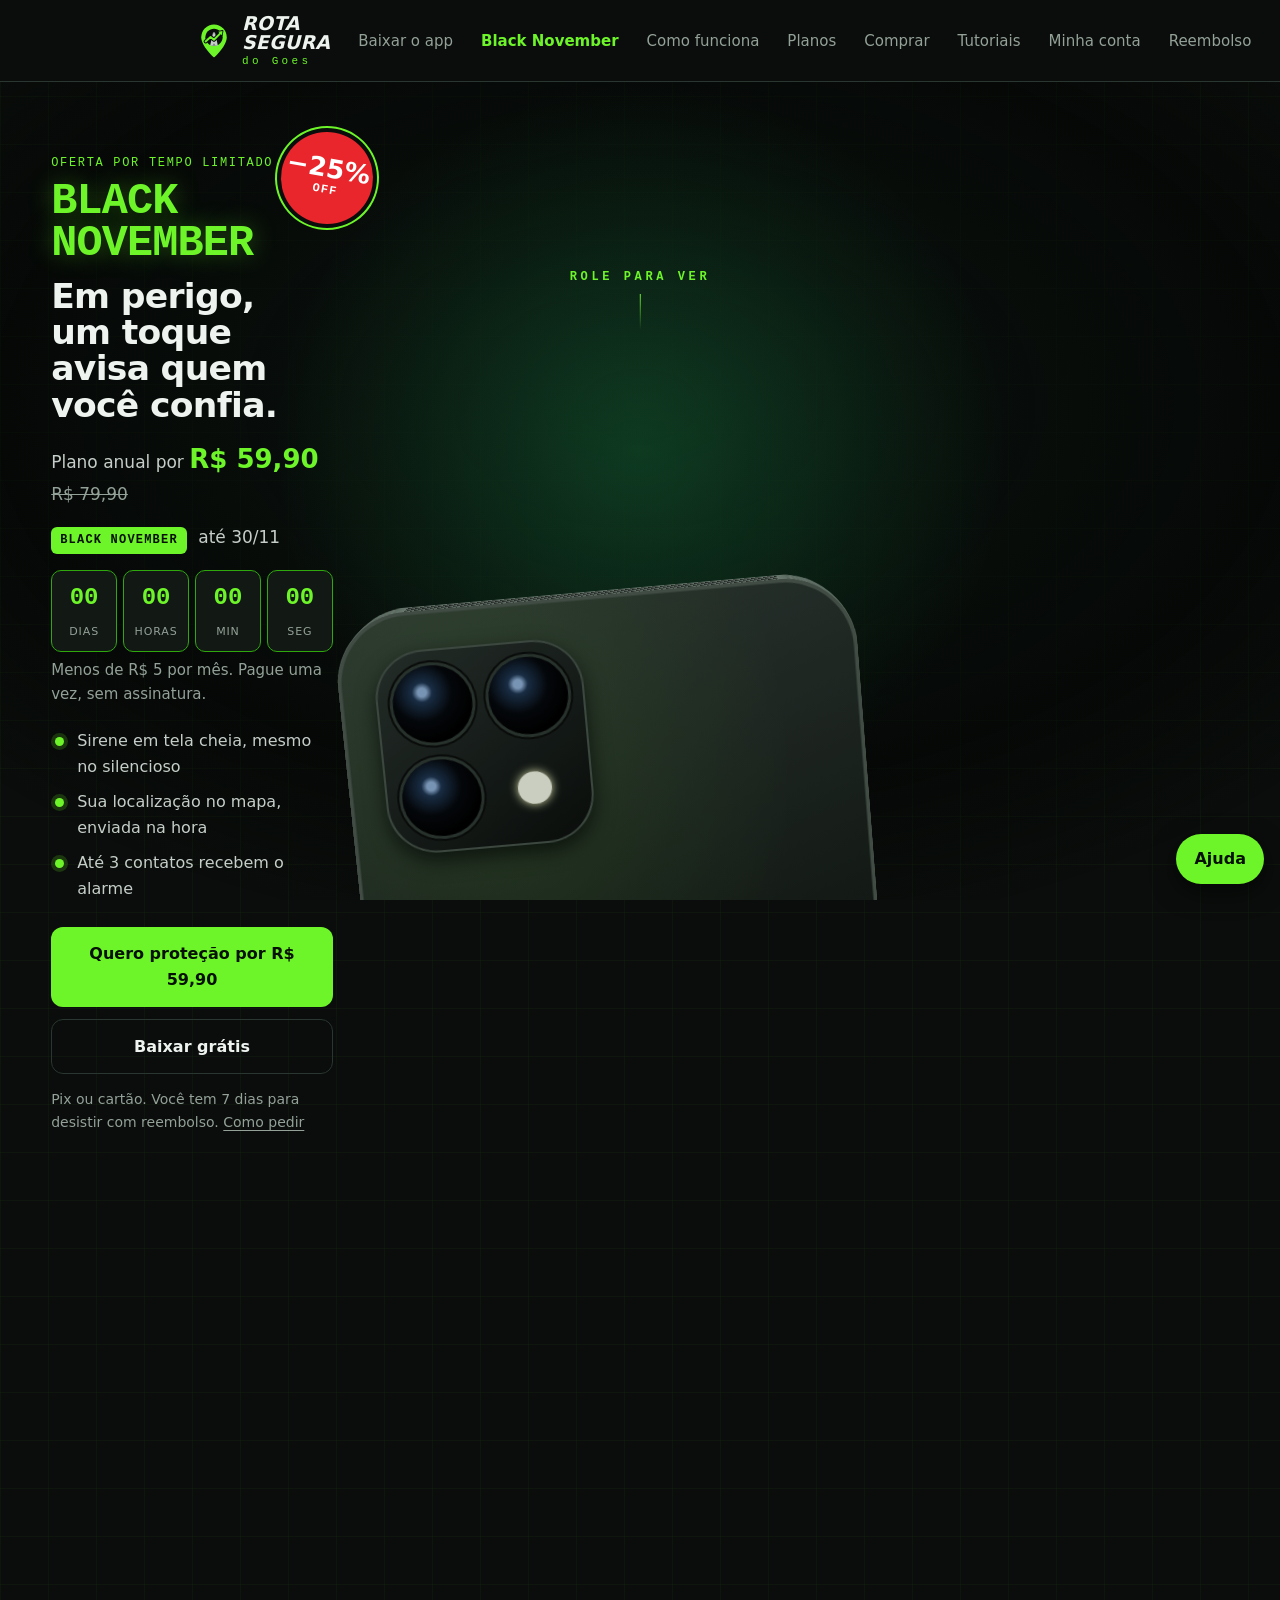
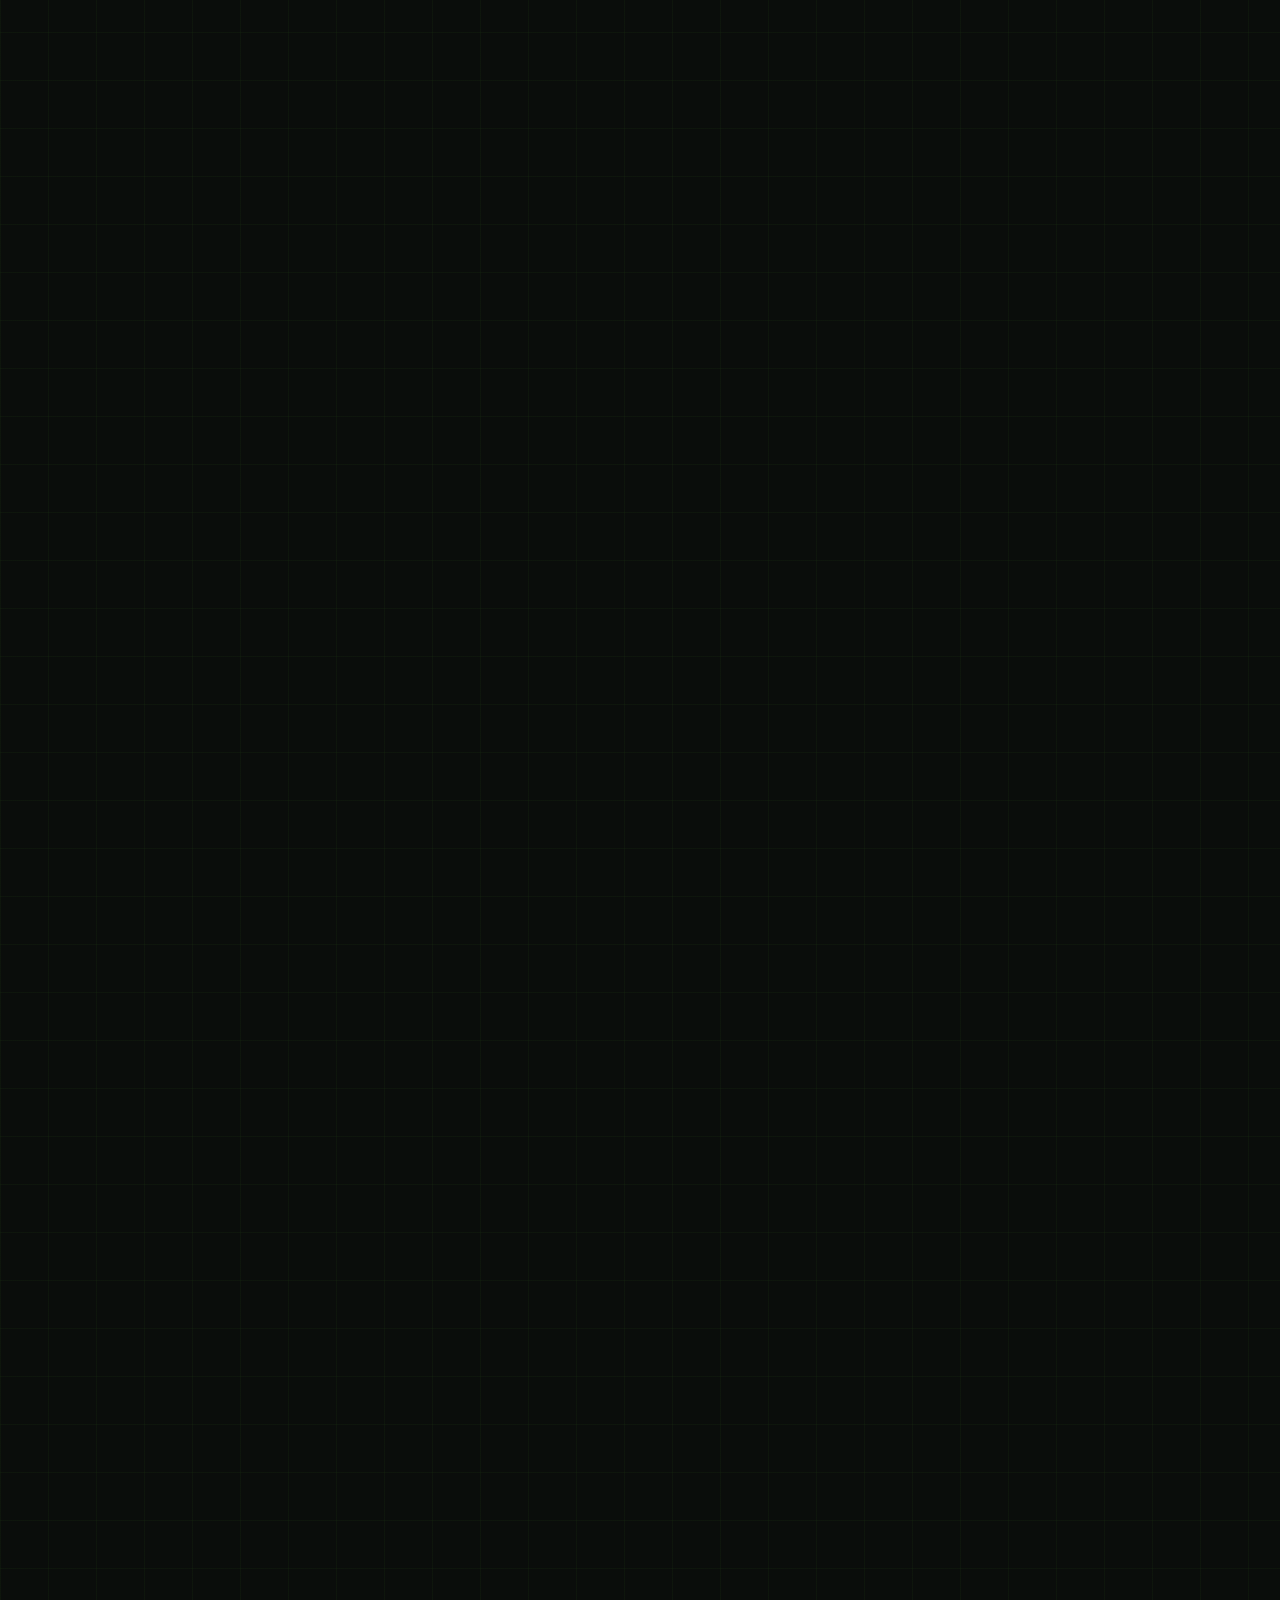
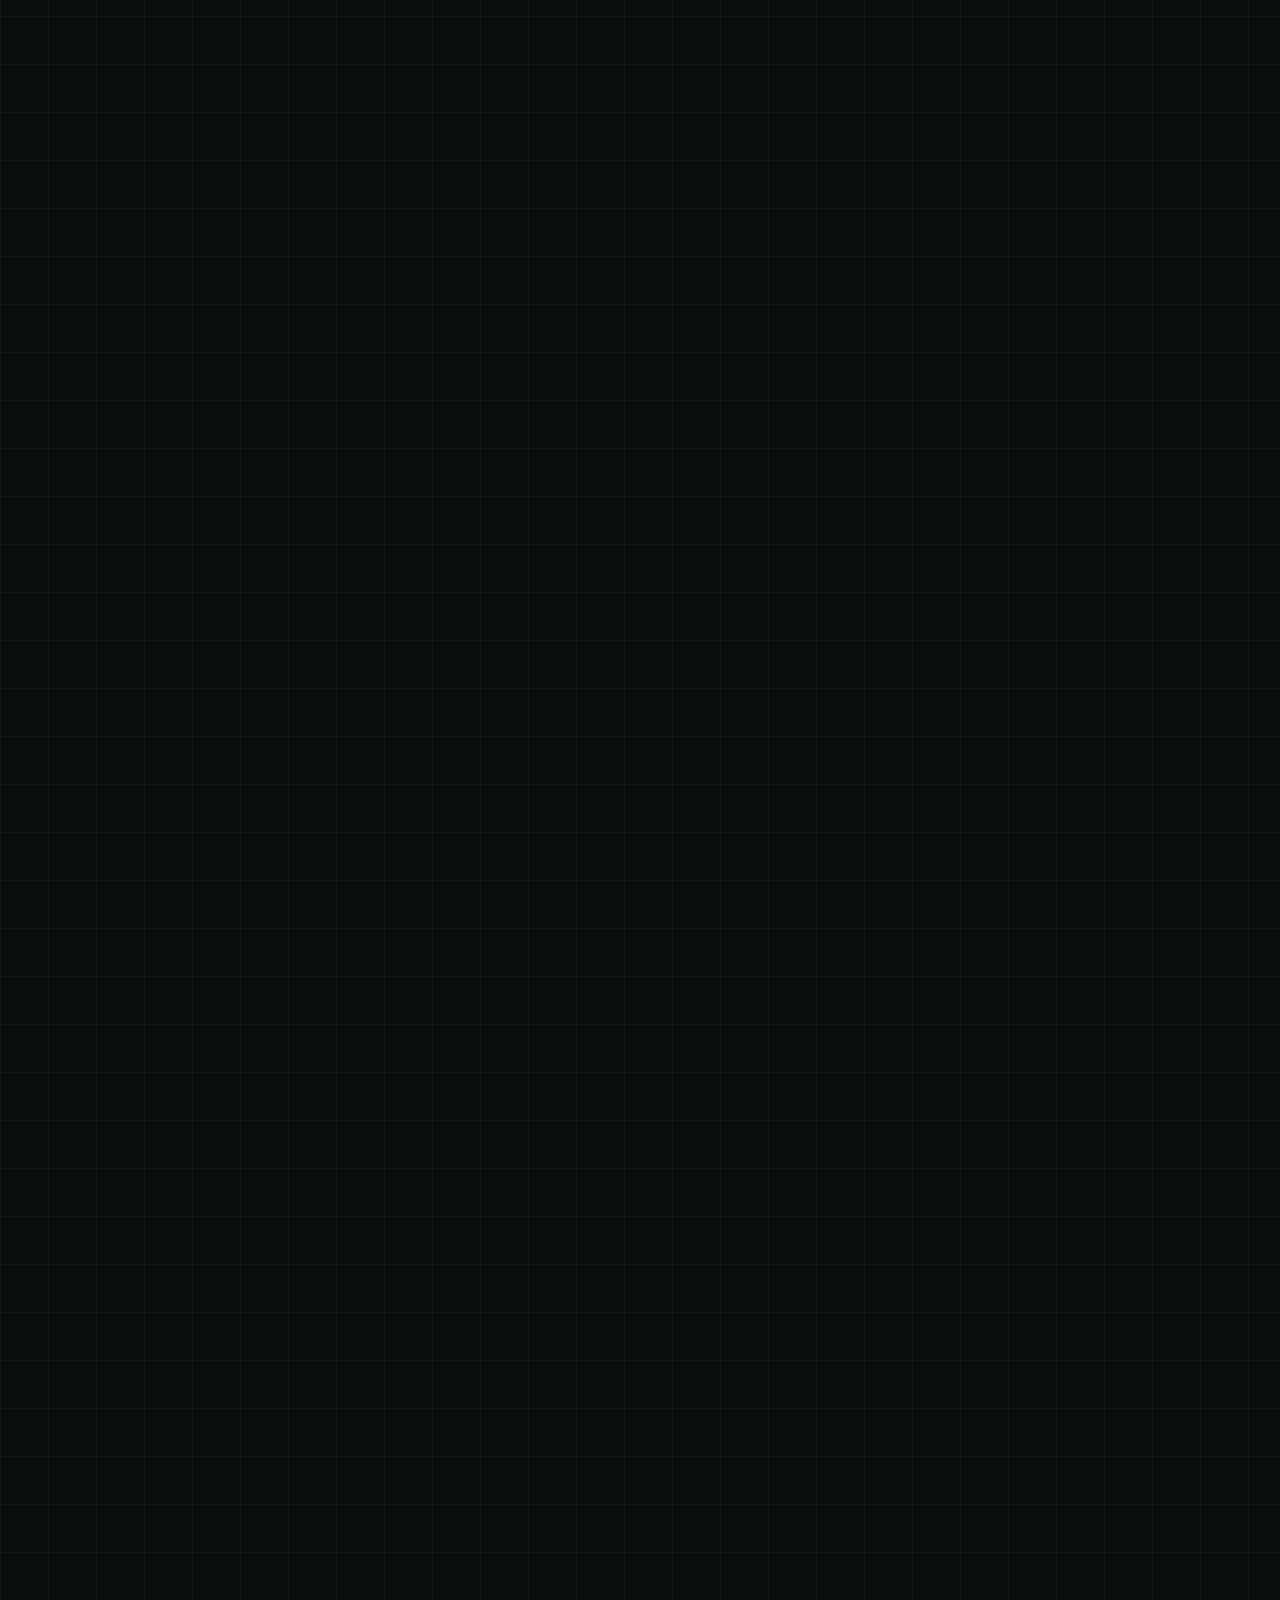
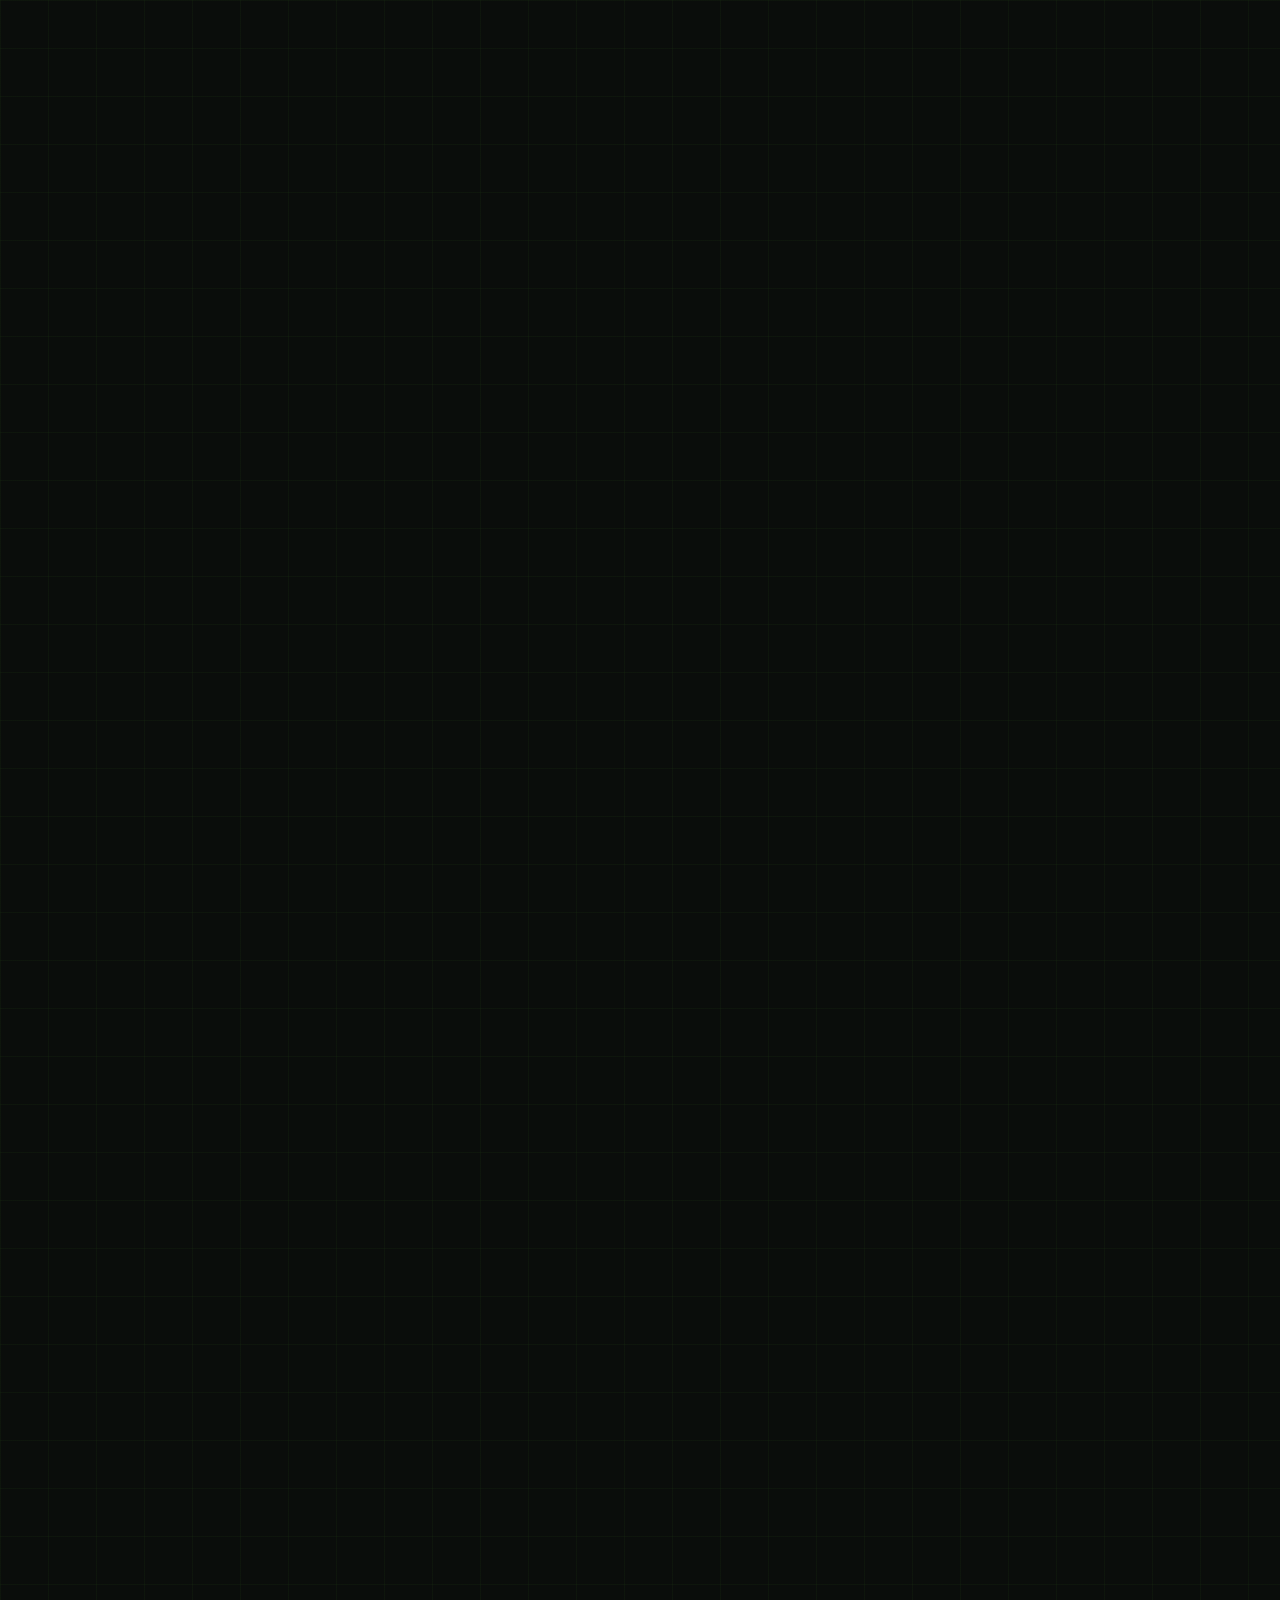
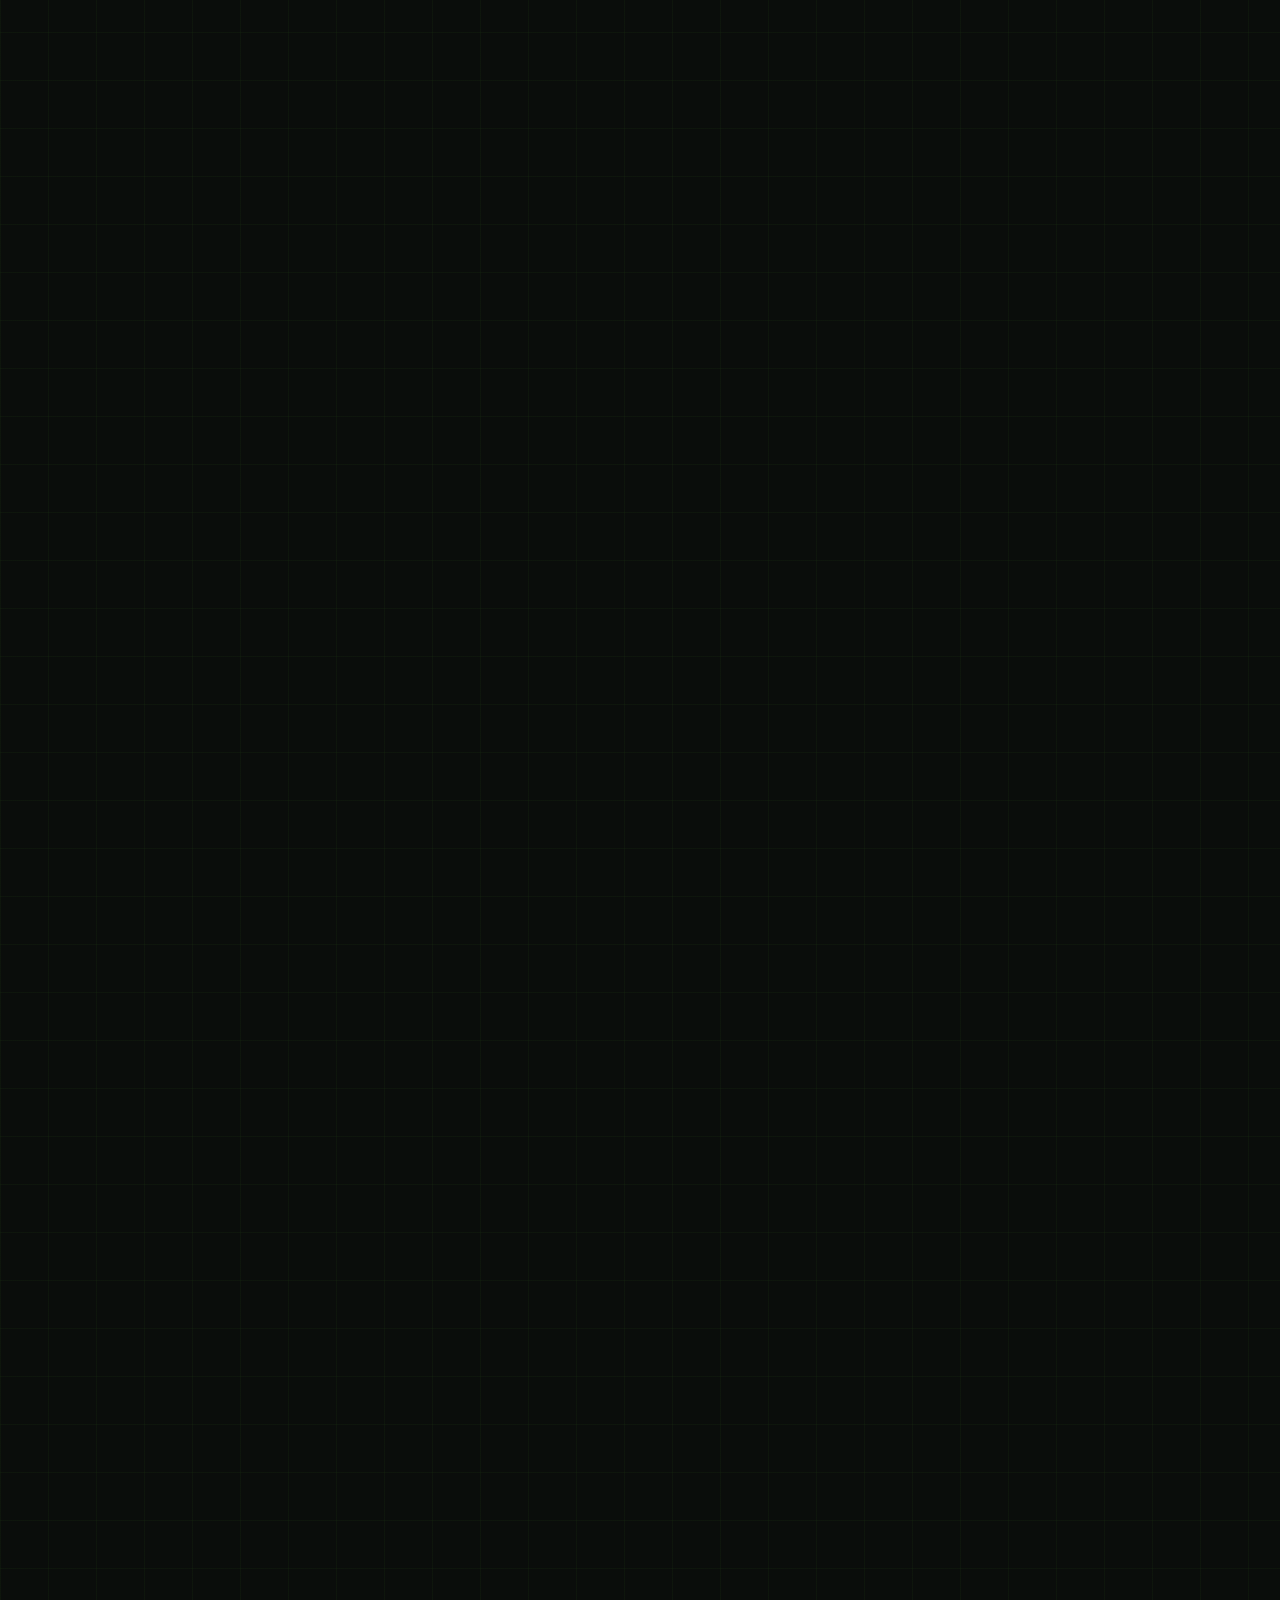
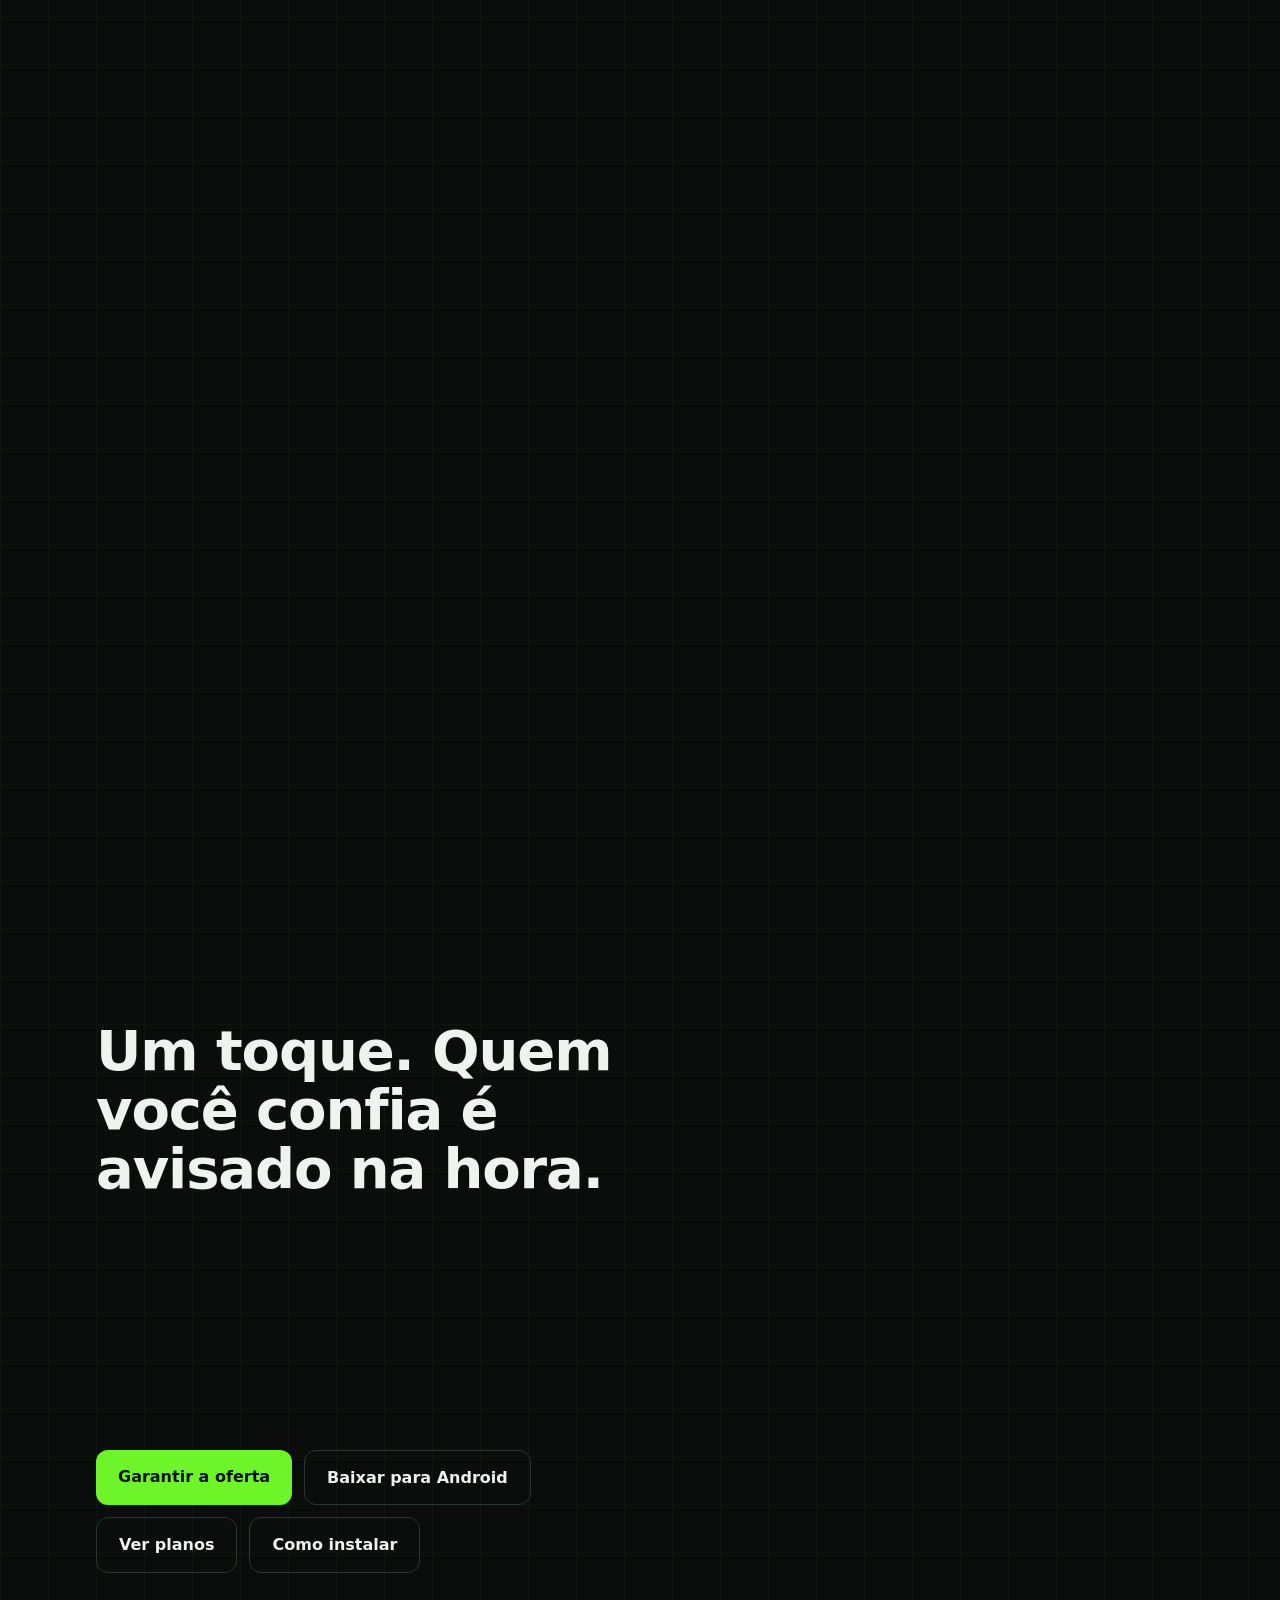
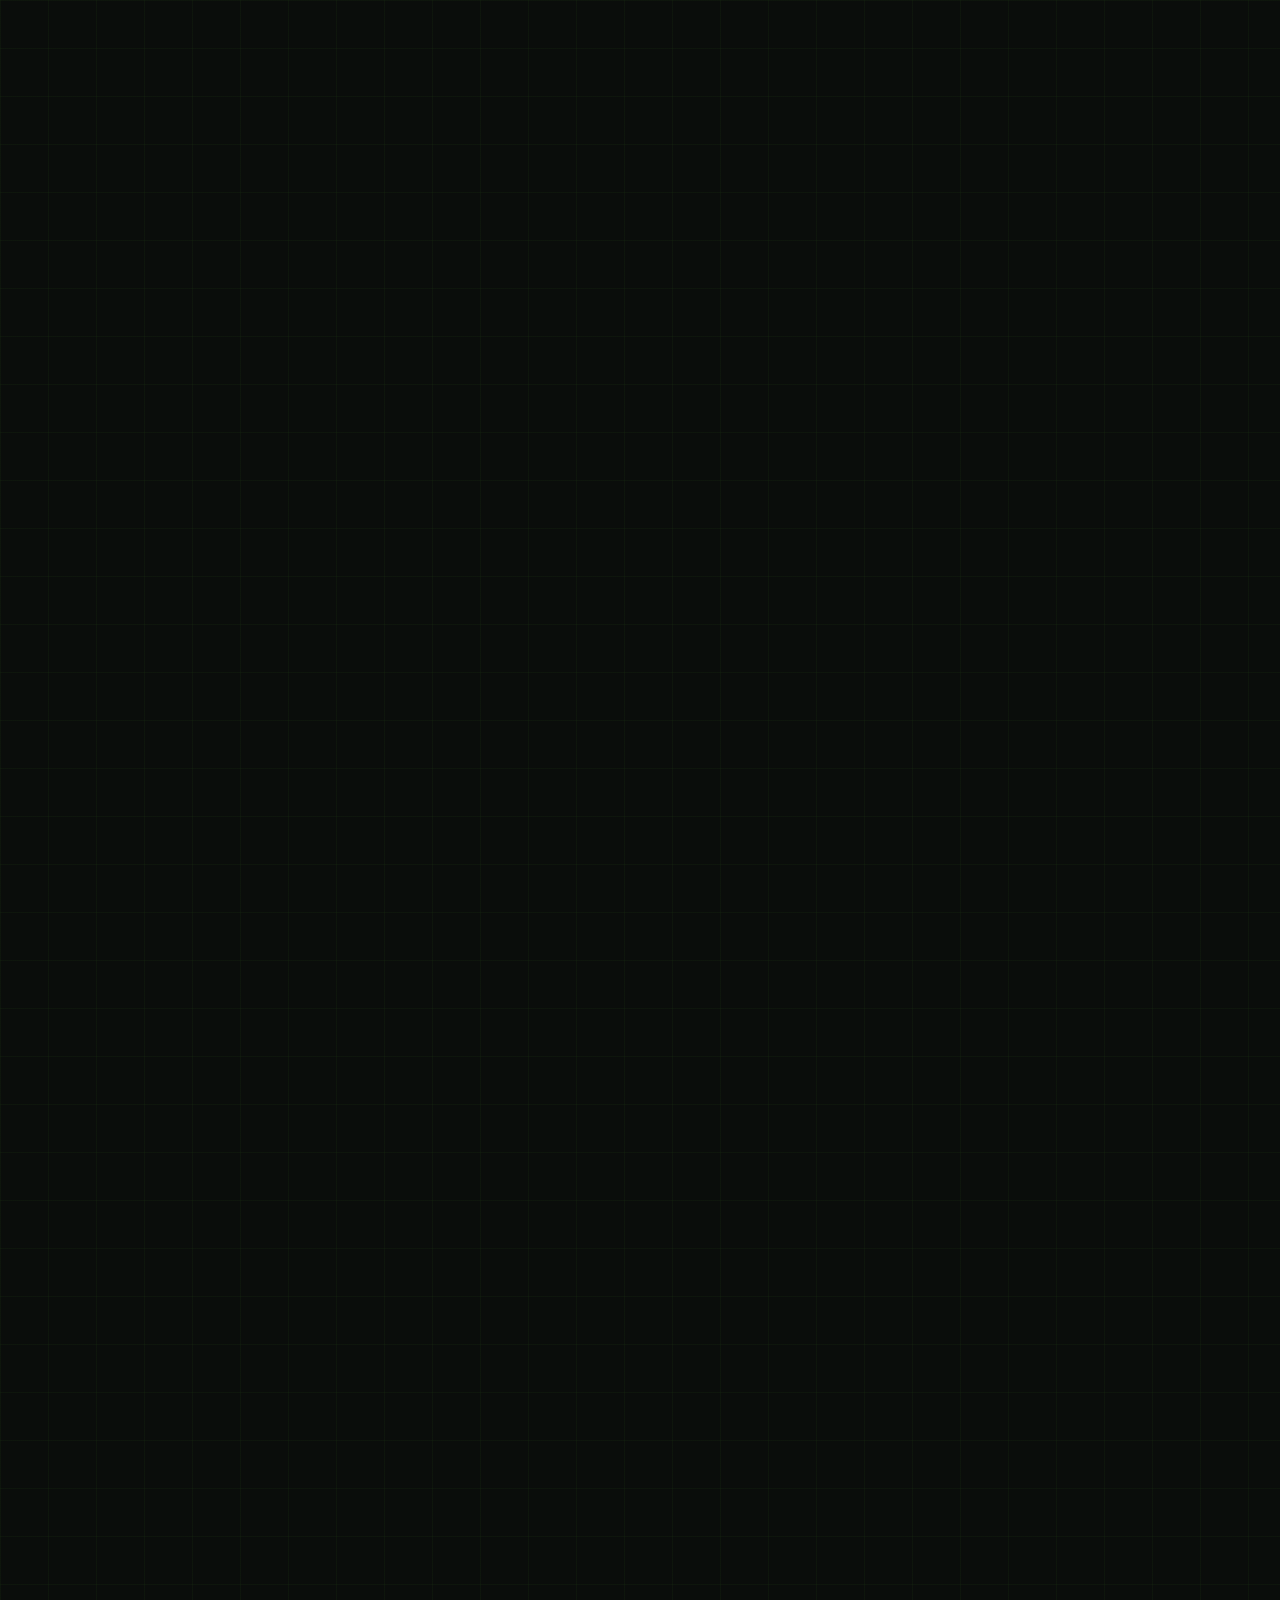
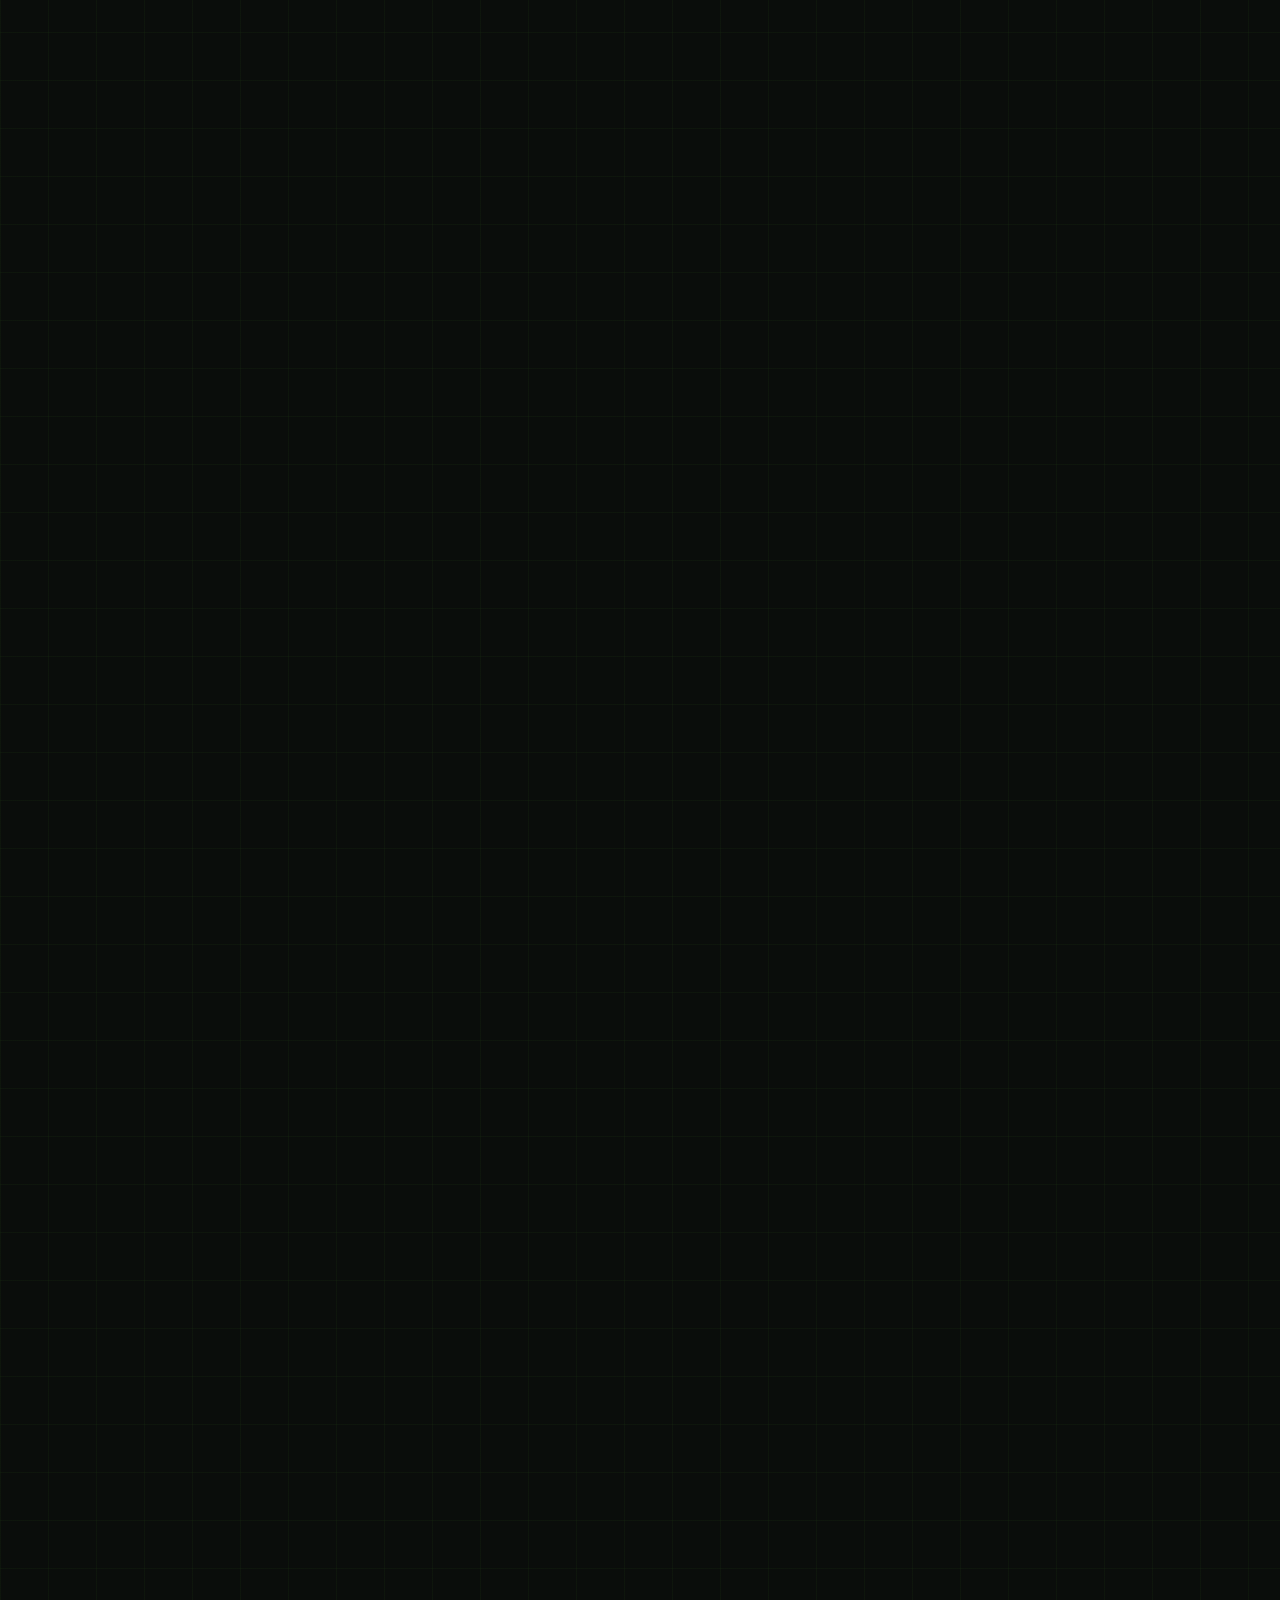
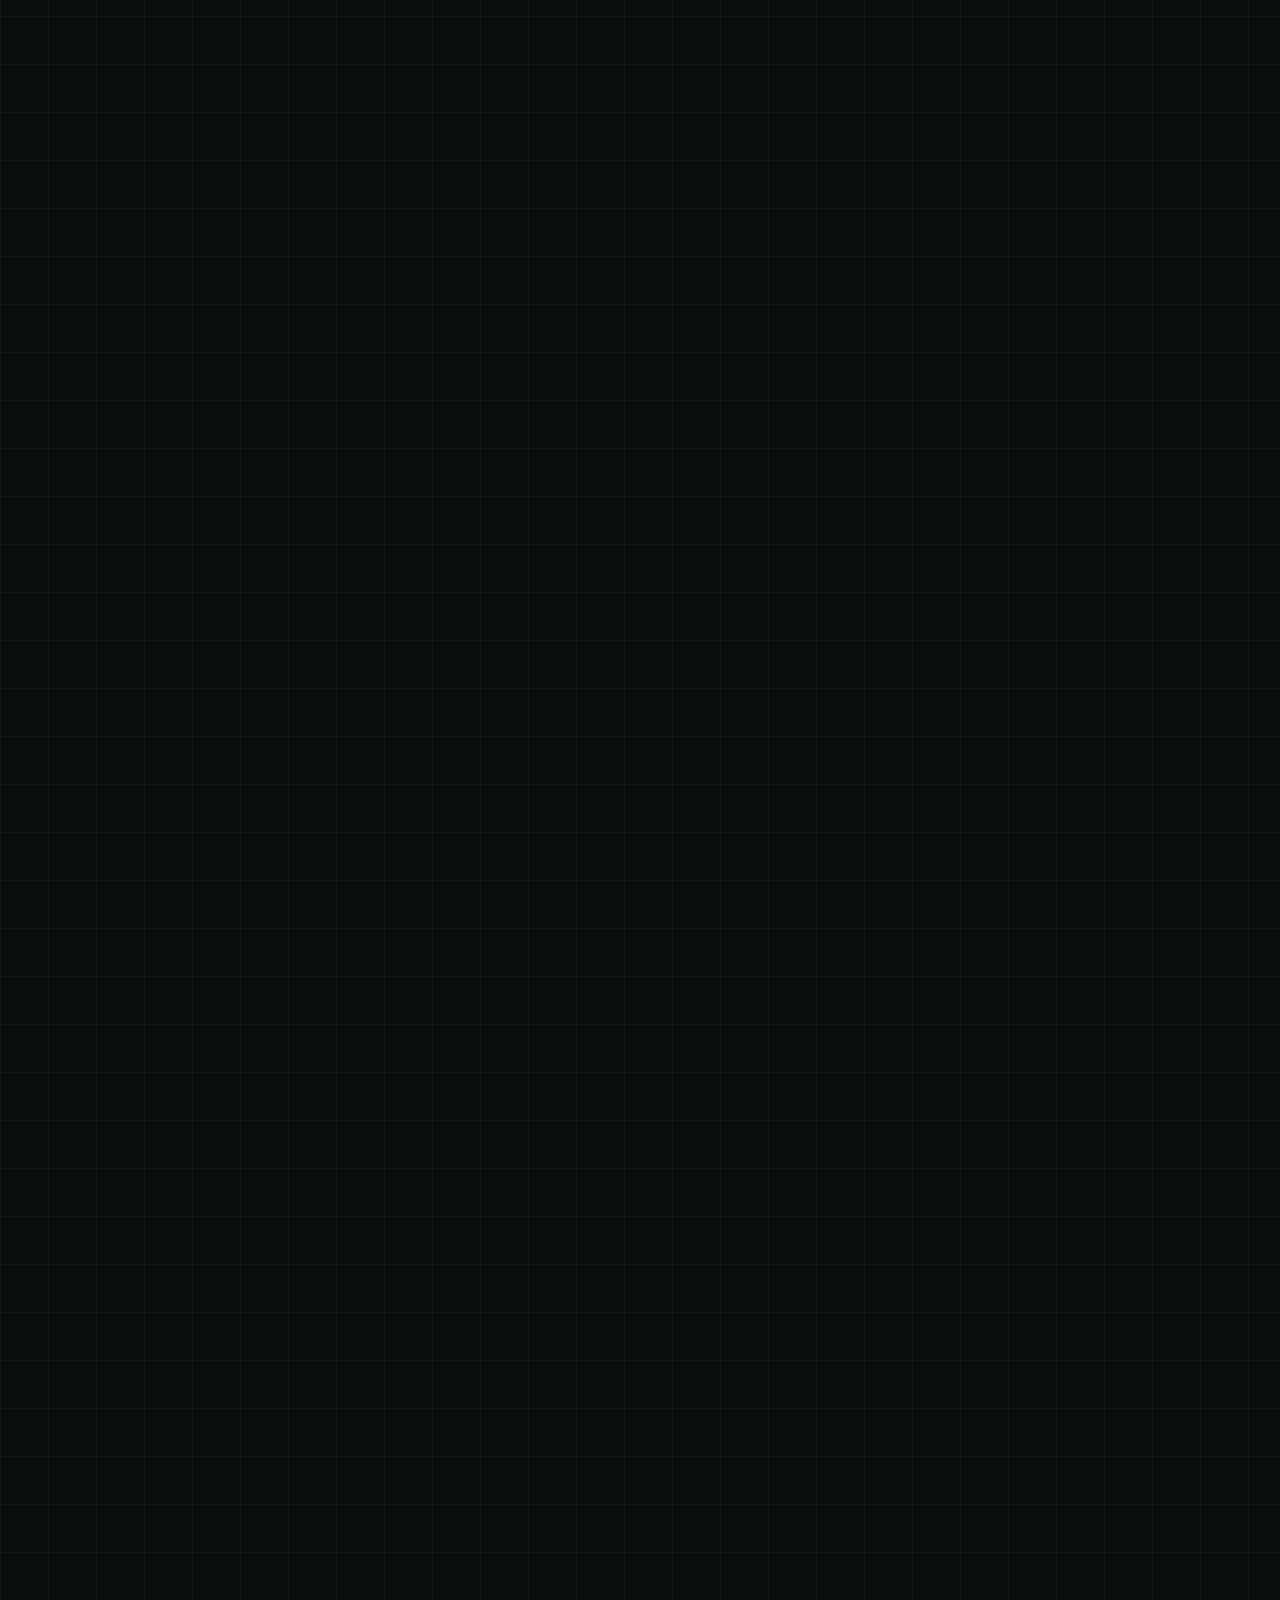
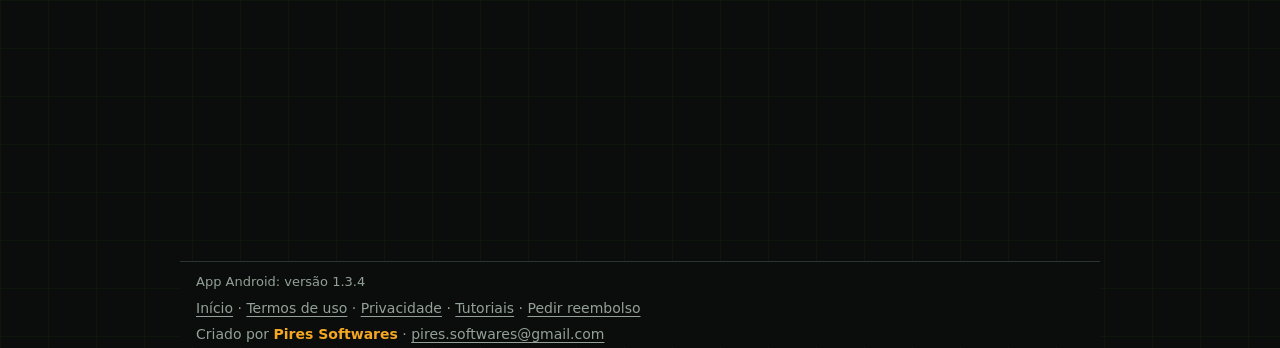
==== index.html @ f6776f80 "Assistente de ajuda com fluxo fixo (sem IA) em todas as páginas" ====
<!doctype html>
<html lang="pt-BR">
<head>
<meta charset="utf-8">
<meta name="viewport" content="width=device-width, initial-scale=1">
<meta http-equiv="Content-Security-Policy" content="default-src 'self'; script-src 'self' https://www.gstatic.com/firebasejs/10.12.2/; connect-src 'self' https://*.googleapis.com https://rota-segura-pagamentos.dgarpiedits.workers.dev; frame-src https://rota-segura-3a7d8.firebaseapp.com; img-src 'self' data:; style-src 'self'; base-uri 'none'; form-action 'none'">
<meta name="referrer" content="no-referrer">
<title>Black November · Rota Segura do Goes</title>
<link rel="icon" href="logo.svg" type="image/svg+xml">
<meta name="theme-color" content="#0A0D0B">
<meta name="description" content="Botão de pânico que dispara um alarme de sirene no celular de quem você confia, com sua localização.">
<script src="antiframe.js"></script>
<link rel="stylesheet" href="style.css?v=7">
<script src="cena.js?v=4" defer></script>
<script type="module" src="app.js"></script>
</head>
<body class="nov-page">
<header class="top">
  <div class="top-in">
    <a class="logo" href="./"><img src="logo.svg" alt="" width="36" height="36"><span><b>ROTA SEGURA</b><small>do Goes</small></span></a>
    <nav class="menu" aria-label="Páginas do site">
      <a href="baixar.html">Baixar o app</a>
      <a href="comprar.html" class="nov-menu">Black November</a>
      <a href="#como">Como funciona</a>
      <a href="#planos">Planos</a>
      <a href="comprar.html">Comprar</a>
      <a href="tutorial.html">Tutoriais</a>
      <a href="conta.html">Minha conta</a>
      <a href="reembolso.html">Reembolso</a>
    </nav>
  </div>
</header>


<!-- Palco fixo atrás da página inteira: o mesmo celular acompanha todas as seções (cena.js). -->
<div class="estagio" id="estagio" aria-hidden="true">
  <div class="halo"></div>
  <div class="palco" id="palco">
    <div class="fone" id="foneB">
      <div class="corpo">
        <i class="miolo"></i><i class="miolo"></i><i class="miolo"></i><i class="miolo"></i><i class="miolo"></i><i class="miolo"></i><i class="miolo"></i>
        <i class="lado le"></i><i class="lado ld"></i><i class="lado lt"></i><i class="lado lb"></i>
        <div class="face costas"><span class="modulo"><i></i><i></i><i></i></span><span class="marca"></span><span class="luz"></span></div>
        <div class="face frente">
          <div class="tela">
          <img class="on" data-t="alarme" src="telas-reais/tela-alarme.webp" alt="" width="400" height="889">
            <span class="apagada"></span>
          </div>
          <span class="reflexo"></span><span class="luz"></span>
        </div>
      </div>
    </div>
    <div class="feixe" id="feixe"><i></i><i></i><i></i><i></i><i></i><i></i></div>
    <span class="sinal"></span>
    <span class="impacto"></span>
    <div class="fone" id="foneA">
      <div class="corpo">
        <i class="miolo"></i><i class="miolo"></i><i class="miolo"></i><i class="miolo"></i><i class="miolo"></i><i class="miolo"></i><i class="miolo"></i>
        <i class="lado le"></i><i class="lado ld"></i><i class="lado lt"></i><i class="lado lb"></i>
        <div class="face costas"><span class="modulo"><i></i><i></i><i></i></span><span class="marca"></span><span class="luz"></span></div>
        <div class="face frente">
          <div class="tela">
          <img class="on" data-t="motorista" src="telas-reais/tela-motorista.webp" alt="Tela de um app de corrida com o botão de pânico flutuante" width="376" height="801">
          <img data-t="principal" src="telas-reais/tela-principal.webp" alt="" width="400" height="889" loading="lazy">
          <img data-t="contato" src="telas-reais/tela-contato.webp" alt="" width="400" height="889">
          <img data-t="botao" src="telas-reais/tela-botao.webp" alt="" width="400" height="889" loading="lazy">
          <img data-t="alarme" src="telas-reais/tela-alarme.webp" alt="" width="400" height="889" loading="lazy">
            <span class="apagada"></span><span class="pressao"></span>
          </div>
          <span class="reflexo"></span><span class="luz"></span>
        </div>
      </div>
    </div>
  </div>
  <p class="frase">Tem alguém me seguindo.</p>
  <p class="frase">Estou com medo.</p>
  <p class="frase">Preciso de ajuda agora.</p>
  <p class="protecao"><b>Proteção que chega antes do silêncio.</b> Sirene, tela vermelha e sua localização no mapa, mesmo com o celular no silencioso.</p>
  <p class="rolar">Role para ver</p>
  <div class="flash"></div>
  <div class="veu"></div>
</div>

<main>
  <!-- Abertura: texto ao lado do celular (desktop) ou acima dele (celular). O celular fica fixo atrás. -->
  <section class="abre" aria-labelledby="abre-t">
    <div class="abre-txt">
      <span class="badge-pct" aria-hidden="true"><b id="descPct">−25%</b><small>OFF</small></span>
      <p class="eyebrow">Oferta por tempo limitado</p>
      <p class="nov-display">Black<br>November</p>
      <h1 id="abre-t">Em perigo, um toque avisa quem você confia.</h1>
      <p class="abre-preco">Plano anual por <b id="promoBannerPreco">R$ 59,90</b> <s id="promoBannerAntigo">R$ 79,90</s></p>
      <p class="nov-chip"><span class="nov-tag" id="promoNome">Black November</span> <span id="promoContagem">até 30/11</span></p>
      <div class="cronometro" role="timer" aria-label="Tempo que falta para o fim da oferta">
        <div><b id="cdDias">00</b><small>dias</small></div>
        <div><b id="cdHoras">00</b><small>horas</small></div>
        <div><b id="cdMin">00</b><small>min</small></div>
        <div><b id="cdSeg">00</b><small>seg</small></div>
      </div>
      <p class="abre-mes">Menos de R$ 5 por mês. Pague uma vez, sem assinatura.</p>
      <ul class="abre-lista">
        <li>Sirene em tela cheia, mesmo no silencioso</li>
        <li>Sua localização no mapa, enviada na hora</li>
        <li>Até 3 contatos recebem o alarme</li>
      </ul>
      <div class="cta">
        <a class="btn" href="comprar.html">Quero proteção por R$ <span class="pAnual">59,90</span></a>
        <a class="btn ghost" href="comprar.html?plano=gratis">Baixar grátis</a>
      </div>
      <p class="abre-garantia">Pix ou cartão. Você tem 7 dias para desistir com reembolso. <a href="reembolso.html">Como pedir</a></p>
    </div>
  </section>

  <section id="cena" class="cena" aria-label="Como o alerta funciona">
    <p class="sr-only">Uma pessoa pensa: tem alguém me seguindo, estou com medo, preciso de ajuda agora. Ela toca o botão de pânico do Rota Segura e o celular de um contato recebe na hora um alarme de sirene com a localização dela. Proteção que chega antes do silêncio.</p>
  </section>

  <section id="inicio" class="wrap hero vit" data-fone="principal">
    <p class="eyebrow">Botão de pânico · alerta em tempo real</p>
    <h1>Um toque. Quem você confia é avisado na hora.</h1>
    <p>O Rota Segura coloca um botão de pânico na sua tela. Ao tocar, seus contatos recebem um <b>alarme de sirene em tela cheia</b>, mesmo com o celular no silencioso, com o link da sua localização no mapa. <b>Funciona de app para app: seus contatos também instalam o Rota Segura</b> (para eles, o plano gratuito basta).</p>
    <div class="cta">
      <a class="btn" href="comprar.html">Garantir a oferta</a>
      <a class="btn ghost" href="https://github.com/admmkt/rota-segura/releases/latest/download/RotaSegura.apk">Baixar para Android</a>
      <a class="btn ghost" href="#planos">Ver planos</a>
      <a class="btn ghost" href="tutorial.html#instalar">Como instalar</a>
    </div>
  </section>

  <section id="por-dentro" class="wrap passeio" aria-labelledby="pd-titulo">
    <h2 id="pd-titulo">Por dentro do app</h2>
    <article class="passo vit" data-fone="principal" data-giro="1">
      <h3>Tudo num painel só</h3>
      <p>Plano, botão de pânico e contatos na mesma tela. Quem cuida vê na hora se o alerta está pronto.</p>
    </article>
    <article class="passo vit" data-fone="contato">
      <h3>Cadastre quem deve ser avisado</h3>
      <p>Até <b>3 contatos</b>, pelo e-mail que eles usam no app. Só quem aceitar recebe os alertas.</p>
    </article>
    <article class="passo vit" data-fone="botao">
      <h3>Um toque e o alerta sai</h3>
      <p>O botão fica por cima de qualquer app. Ele envia sua localização para os contatos que aceitaram.</p>
    </article>
  </section>

  <section id="dois-apps" class="wrap" data-fone="alarme">
    <h2>Funciona de app para app</h2>
    <p class="ponte-lead">O Rota Segura não manda SMS nem faz ligação: o alerta vai <b>de um app para o outro</b>, pela internet. Por isso, <b>você e cada contato precisam ter o Rota Segura instalado</b>, cada um com a própria conta.</p>
    <div class="ponte" aria-hidden="true">
      <div class="lado envia">
        <svg viewBox="0 0 60 100" width="60" height="100"><rect x="3" y="3" width="54" height="94" rx="10"/><circle class="bp" cx="30" cy="46" r="13"/><text x="30" y="52" text-anchor="middle">!</text></svg>
        <b>Quem pede ajuda</b>
        <small>Plano completo · toca o botão</small>
      </div>
      <div class="fio"><span></span><span></span><span></span><em>internet</em></div>
      <div class="lado recebe">
        <svg viewBox="0 0 60 100" width="60" height="100"><rect x="3" y="3" width="54" height="94" rx="10"/><path class="sir" d="M18 56a12 12 0 0 1 24 0v6H18z"/><rect class="sir" x="15" y="62" width="30" height="5" rx="2"/></svg>
        <b>Quem recebe</b>
        <small>Plano gratuito já basta · sirene + mapa</small>
      </div>
    </div>
    <ul class="checks">
      <li><b>Os dois instalam o app</b> e criam conta (o contato pode usar o plano gratuito).</li>
      <li><b>O contato aceita o seu pedido</b> no app dele.</li>
      <li><b>Os dois celulares com internet</b> (dados móveis ou Wi-Fi).</li>
    </ul>
    <p class="muted">Mande este endereço para os seus contatos baixarem: <b class="url">admmkt.github.io/rota-segura</b></p>
  </section>

  <section id="como" class="wrap" data-fone="contato">
    <h2>Como funciona</h2>
    <ol class="steps">
      <li><b>Crie sua conta</b> no app e adicione até <b>3 contatos</b> pelo e-mail.</li>
      <li><b>O contato aceita</b> o pedido no app dele — só quem aceitou recebe seus alertas.</li>
      <li><b>Em perigo, toque no botão.</b> O celular do contato toca a sirene, pisca em vermelho e mostra onde você está.</li>
    </ol>
    <div class="internet" role="note">
      <h3>Precisa de internet</h3>
      <p>O alerta viaja pela internet: <b>o seu celular e o do contato precisam estar conectados</b> (dados móveis ou Wi-Fi). Sem conexão, o alerta fica guardado e só sai quando a internet voltar. Em lugares sem sinal, ligue para <b>190</b>.</p>
    </div>
  </section>

  <section id="planos" class="wrap vit" data-giro="1" data-fone="principal">
    <h2>Planos</h2>
    <div class="plans">
      <div class="plan">
        <h3>Gratuito</h3>
        <p class="price">R$ 0</p>
        <p>Recebe os alertas dos seus contatos. Ideal para quem cuida.</p>
      </div>
      <div class="plan">
        <h3>Mensal</h3>
        <p class="price">R$ <span class="pMensal">9,90</span><small>/mês</small></p>
        <p>Botão de pânico para até <b>3 contatos</b>, envio com localização, teste diário e todos os recursos. Cartão, pelo Mercado Pago. Cancele quando quiser.</p>
      </div>
      <!-- Plano família adiado (27/10): o servidor já tem, só mostrar de novo aqui, no botão abaixo e nos termos.
      <div class="plan">
        <h3>Família</h3>
        <p class="price">R$ <span class="pFamilia">14,90</span><small>/mês</small></p>
        <p>Você e mais <span class="pFamiliaMax">4</span> pessoas (<span class="pFamiliaTotal">5</span> no total) com o plano completo. Cada pessoa cria a conta no app com o próprio e-mail e você adiciona em Minha conta.</p>
      </div>
      -->
      <div class="plan featured">
        <h3>Anual</h3>
        <span id="selo" class="selo" hidden>Black November</span>
        <p class="price"><s id="precoAntigo" class="antigo" hidden>R$ 79,90</s> R$ <span id="precoAnual">79,90</span></p>
        <p>Pagamento único por 12 meses, via Pix ou cartão, sem renovação automática. Equivale a ~R$ <span id="equiv">6,66</span>/mês.<span id="promoAte"></span></p>
      </div>
    </div>
    <p class="cta"><a class="btn" href="comprar.html">Quero comprar — passo a passo</a></p>
  </section>

  <section id="assinar" class="wrap vit" data-giro="1" data-fone="principal">
    <h2>Pronto para começar?</h2>
    <div class="card">
      <p>Escolha o seu plano e baixe o app no celular em poucos minutos.</p>
      <div class="cta">
        <a class="btn" href="comprar.html">Comprar agora</a>
        <a class="btn ghost" href="comprar.html">Já comprei: entrar na minha conta</a>
      </div>
    </div>
  </section>

  <section id="instalacao" class="wrap vit" data-giro="1" data-fone="botao">
    <h2>Instalação</h2>
    <p><a href="tutorial.html#instalar">Veja o passo a passo completo.</a></p>
    <p>O Rota Segura é distribuído direto por aqui, fora da Play Store. Ao abrir o arquivo baixado, o Android pede para <b>permitir instalar apps desta fonte</b> — isso é normal para qualquer app fora da loja. O app é assinado digitalmente pelo desenvolvedor; versões falsificadas não instalam por cima dele.</p>
  </section>
</main>

<footer class="wrap muted">
  <p class="versao">App Android: versão <span data-versao>—</span></p>
  <p><a href="./">Início</a> · <a href="termos.html">Termos de uso</a> · <a href="privacidade.html">Privacidade</a> · <a href="tutorial.html">Tutoriais</a> · <a href="reembolso.html">Pedir reembolso</a></p>
  <p class="criado">Criado por <b>Pires Softwares</b> · <a href="mailto:pires.softwares@gmail.com">pires.softwares@gmail.com</a></p>
</footer>
<script src="versao.js" defer></script>
<script src="ajuda.js" defer></script>
</body>
</html>
---- style.css ----
/* Paleta Rota Segura do Goes — mesma do app (res/values/colors.xml) */
:root {
  --bg: #0a0d0b; --card: #121814; --card-hi: #1a231d; --line: #2a3730;
  --text: #eef3ef; --muted: #93a198; --silver: #c5cec8;
  --green: #6ef52a; --green-deep: #2fa80e; --green-ink: #061103; --red: #e8262b;
  --grid-lines: linear-gradient(rgba(110,245,42,.035) 1px, transparent 1px) 0 0 / 48px 48px, linear-gradient(90deg, rgba(110,245,42,.035) 1px, transparent 1px) 0 0 / 48px 48px;
  --grid-bg: linear-gradient(rgba(110,245,42,.035) 1px, transparent 1px) 0 0 / 48px 48px, linear-gradient(90deg, rgba(110,245,42,.035) 1px, transparent 1px) 0 0 / 48px 48px var(--bg);
  --mono: ui-monospace, "Cascadia Mono", "Roboto Mono", Consolas, monospace;
}
* { box-sizing: border-box; }
[hidden] { display: none !important; }
html { color-scheme: dark; }
body {
  margin: 0; background: var(--bg); color: var(--text);
  font: 16px/1.6 system-ui, -apple-system, "Segoe UI", Roboto, sans-serif;
  background-image: linear-gradient(rgba(110,245,42,.035) 1px, transparent 1px), linear-gradient(90deg, rgba(110,245,42,.035) 1px, transparent 1px);
  background-size: 48px 48px;
}
::selection { background: var(--green); color: var(--green-ink); }
a { color: inherit; text-underline-offset: 3px; }
.wrap { max-width: 920px; margin: 0 auto; padding: 0 16px; }
section.wrap { padding-top: 48px; padding-bottom: 48px; }
h2 { font-family: var(--mono); font-size: 13px; font-weight: 600; letter-spacing: .14em; text-transform: uppercase; color: var(--green); margin: 0 0 20px; }

/* Cabeçalho único de todas as páginas: logo + menu. Celular: menu em uma linha que rola para o lado. */
/* Sem backdrop-filter: o desfoque do cabeçalho fixo refazia a pintura a cada rolagem e travava o site. */
.top { position: sticky; top: 0; z-index: 10; background: #0a0d0b; border-bottom: 1px solid var(--line); }
.top-in { max-width: 920px; margin: 0 auto; padding: 12px 16px 0; display: flex; flex-wrap: wrap; align-items: center; justify-content: space-between; gap: 6px 16px; }
.logo { display: flex; align-items: center; gap: 10px; text-decoration: none; }
.logo span { display: flex; flex-direction: column; line-height: 1; }
.logo b { font-style: italic; font-weight: 800; font-size: 19px; letter-spacing: .01em; }
.logo small { font-family: var(--mono); color: var(--green); font-size: 11px; letter-spacing: .3em; margin-top: 4px; }
.menu { display: flex; gap: 6px; width: calc(100% + 32px); margin: 0 -16px; padding: 4px 16px 12px; overflow-x: auto; scrollbar-width: none; }
.menu::-webkit-scrollbar { display: none; }
.menu a { flex: none; padding: 8px 14px; border: 1px solid var(--line); border-radius: 999px; color: var(--silver); text-decoration: none; font-size: 14px; white-space: nowrap; }
.menu a:hover { color: var(--text); border-color: var(--green-deep); }
.menu a[aria-current="page"] { background: var(--green); border-color: var(--green); color: var(--green-ink); font-weight: 700; }
@media (min-width: 720px) {
  .top-in { flex-wrap: nowrap; padding: 14px 16px; }
  .menu { width: auto; margin: 0; padding: 0; overflow: visible; gap: 4px; }
  .menu a { border: 0; border-radius: 0; padding: 8px 12px; font-size: 15px; color: var(--muted); }
  .menu a:hover { background: none; color: var(--text); }
  .menu a[aria-current="page"] { background: none; color: var(--green); }
}

.hero { padding-top: 64px; }
.eyebrow { font-family: var(--mono); font-size: 12px; letter-spacing: .14em; text-transform: uppercase; color: var(--green); margin: 0; }
.hero h1 { font-size: clamp(32px, 6.4vw, 56px); line-height: 1.05; letter-spacing: -.02em; font-weight: 800; margin: 14px 0 18px; max-width: 16ch; text-wrap: balance; }
.hero p:not(.eyebrow) { color: var(--muted); font-size: 18px; max-width: 62ch; }
.hero b { color: var(--text); }

.cta, .row { display: flex; flex-wrap: wrap; gap: 12px; margin-top: 24px; }
.btn { display: inline-block; background: var(--green); color: var(--green-ink); border: 0; border-radius: 12px; padding: 14px 22px; font: inherit; font-weight: 700; text-decoration: none; cursor: pointer; transition: background .15s, transform .15s; }
.btn:hover { background: #8bff4f; }
.btn:active { transform: translateY(1px); }
.btn.ghost { background: transparent; color: var(--text); border: 1px solid var(--line); }
.btn.ghost:hover { border-color: var(--green); }
.btn:disabled { opacity: .6; cursor: wait; }
.link { background: none; border: 0; color: var(--muted); text-decoration: underline; cursor: pointer; font: inherit; padding: 8px 0; }
.link:hover { color: var(--text); }

.steps { list-style: none; padding: 0; margin: 0; display: grid; gap: 12px; counter-reset: s; }
.steps li { counter-increment: s; background: var(--card); border: 1px solid var(--line); border-radius: 14px; padding: 16px 18px 16px 64px; position: relative; color: var(--muted); }
.steps li b { color: var(--text); }
.steps li::before { content: "0" counter(s); position: absolute; left: 18px; top: 15px; font-family: var(--mono); color: var(--green); font-weight: 600; }

.plans { display: grid; grid-template-columns: 1fr; gap: 16px; }
@media (min-width: 560px) { .plans { grid-template-columns: repeat(2, 1fr); } }
@media (min-width: 900px) { .plans { grid-template-columns: repeat(3, 1fr); } .plans .price { font-size: 30px; } }
.plans .price { white-space: nowrap; }
.plan, .card { background: var(--card); border: 1px solid var(--line); border-radius: 16px; padding: 22px; }
.plan p { color: var(--muted); }
.plan.featured { border-color: var(--green-deep); background: linear-gradient(180deg, rgba(110,245,42,.06), transparent 60%), var(--card); }
.plan h3 { margin: 0; font-family: var(--mono); font-size: 13px; letter-spacing: .12em; text-transform: uppercase; color: var(--silver); }
.plan.featured h3 { color: var(--green); }
.price { font-size: 34px; font-weight: 800; margin: 6px 0; color: var(--text) !important; font-variant-numeric: tabular-nums; }
.price small { font-size: 14px; color: var(--muted); font-weight: 400; }

label { display: block; margin: 14px 0; color: var(--muted); font-size: 15px; }
input { display: block; width: 100%; margin-top: 6px; padding: 12px 14px; border-radius: 10px; border: 1px solid var(--line); background: var(--bg); color: var(--text); font: inherit; caret-color: var(--green); }
input:focus { border-color: var(--green); outline: none; }
.status { font-weight: 600; }
.status.ok { color: var(--green); }
.msg:empty { display: none; }
.msg { color: #ffb4b4; }
.muted { color: var(--muted); font-size: 14px; }
main.wrap h1 { font-size: 32px; margin-top: 40px; }
footer { padding: 32px 16px; border-top: 1px solid var(--line); }
:focus-visible { outline: 2px solid var(--green); outline-offset: 2px; }
details summary { color: var(--muted); cursor: pointer; padding: 12px 0; }

/* Tutoriais */
.tut section { padding-top: 32px; padding-bottom: 32px; }
.tut h3 { margin: 0 0 8px; font-size: 17px; }
.tut a { color: var(--green); }
.tut .steps li { color: var(--silver); }
.tut .steps.cont { margin-top: 12px; counter-reset: s 3; }
.aviso, .novo { margin: 16px 0; padding: 16px 18px; border-radius: 14px; border: 1px solid #b8921f; background: rgba(255,200,40,.08); }
.aviso h3 { color: #ffd45c; }
.novo { border-color: var(--green-deep); background: rgba(110,245,42,.07); }
.novo h3 { color: var(--green); }
.aviso ul { padding-left: 20px; margin: 8px 0; }

/* Rodapé e perigo */
.criado b { color: #f5a623; }
.criado a { color: var(--muted); }
footer p { margin: 4px 0; }
.btn.danger { background: transparent; color: #ff8a8d; border: 1px solid #6b2325; margin-top: 12px; }
.btn.danger:hover { background: rgba(232,38,43,.12); border-color: var(--red); }
.destaque { margin: 16px 0; padding: 16px 18px; border-radius: 14px; border: 1px solid #b8921f; background: rgba(255,200,40,.08); }
.destaque h2 { color: #ffd45c; }

/* Planos e promoção */
.plan { position: relative; }
.selo { display: inline-block; margin: 0 0 8px; background: #f5a623; color: #1a1100; font-family: var(--mono); font-size: 13px; font-weight: 700; letter-spacing: .08em; text-transform: uppercase; border-radius: 6px; padding: 4px 10px; }
.antigo { font-size: 18px; color: var(--muted); font-weight: 400; }
/* Plano anual em promoção: moldura âmbar e fundo quente (só aparece com o selo ligado) */
.plan:has(.selo:not([hidden])) { border: 2px solid #f5a623; background: linear-gradient(180deg, rgba(245,166,35,.14), transparent 65%), var(--card); box-shadow: 0 18px 50px -20px rgba(245,166,35,.55); }
.plan:has(.selo:not([hidden])) h3 { color: #ffd45c; }
/* Faixa da promoção, logo abaixo do menu */
.promo { display: flex; flex-wrap: wrap; align-items: center; justify-content: center; gap: 8px 12px; padding: 12px 16px; position: relative; z-index: 2; color: #fff3d1; text-decoration: none; text-align: center; font-size: 15px; background: linear-gradient(90deg, #000, #1f1606 50%, #000); border-bottom: 2px solid #f5a623; }
.promo-tag { font-family: var(--mono); font-size: 13px; font-weight: 800; letter-spacing: .08em; text-transform: uppercase; background: #f5a623; color: #1a1100; border-radius: 6px; padding: 4px 10px; }
.promo-txt { display: block; max-width: 100%; line-height: 1.5; }
.promo-txt b { color: #ffd45c; font-size: 19px; }
.promo-txt s { color: var(--muted); }
.promo-txt span { color: var(--silver); }
.promo-cta { color: #ffd45c; font-weight: 700; white-space: nowrap; }
.promo:hover .promo-cta { text-decoration: underline; }
.row .btn { max-width: 100%; }
.familia { margin: 16px 0; padding: 16px 18px; border: 1px solid var(--line); border-radius: 14px; }
.familia h3 { margin: 0 0 8px; font-size: 17px; }
.famlista { list-style: none; padding: 0; margin: 0; }
.famlista li { display: flex; flex-wrap: wrap; gap: 8px; align-items: center; justify-content: space-between; padding: 6px 0; border-bottom: 1px solid var(--line); overflow-wrap: anywhere; }

/* Tutorial interativo (tutorial.html + tutorial.js) */
.tut-hero { padding-top: 56px !important; }
.tut-hero h1 { font-size: clamp(30px, 6vw, 52px) !important; line-height: 1.05; letter-spacing: -.02em; font-weight: 800; margin: 14px 0 16px !important; max-width: 18ch; text-wrap: balance; }
.verde { color: var(--green); }
.lead { color: var(--muted); font-size: 18px; max-width: 60ch; margin: 0; }
.caps { list-style: none; padding: 0; margin: 28px 0 0; display: grid; gap: 12px; grid-template-columns: 1fr; }
@media (min-width: 720px) { .caps { grid-template-columns: repeat(3, 1fr); } }
.caps a { display: grid; grid-template-columns: auto 1fr; column-gap: 14px; align-items: baseline; padding: 16px 18px; background: var(--card); border: 1px solid var(--line); border-radius: 14px; text-decoration: none; color: var(--text) !important; transition: border-color .2s, transform .2s, background .2s; }
.caps a:hover { border-color: var(--green-deep); background: var(--card-hi); transform: translateY(-2px); }
.caps span { grid-row: span 2; font-family: var(--mono); color: var(--green); font-size: 22px; font-weight: 700; }
.caps small { color: var(--muted); font-size: 13px; }

.player { display: grid; gap: 20px 40px; grid-template-areas: "tabs" "texto" "fone" "ctrl"; scroll-margin-top: 16px; }
.player[hidden] { display: none; }
@media (min-width: 820px) {
  .player { grid-template-columns: 330px 1fr; grid-template-areas: "fone tabs" "fone texto" "fone ctrl"; grid-template-rows: auto 1fr auto; align-items: start; }
}
.p-tabs { grid-area: tabs; display: flex; gap: 6px; flex-wrap: wrap; }
.p-tab { font: inherit; font-size: 14px; color: var(--muted); background: transparent; border: 1px solid var(--line); border-radius: 999px; padding: 8px 14px; cursor: pointer; transition: color .2s, border-color .2s, background .2s; }
.p-tab span { font-family: var(--mono); color: var(--green); margin-right: 8px; font-size: 12px; }
.p-tab:hover { color: var(--text); border-color: var(--green-deep); }
.p-tab.on { color: var(--green-ink); background: var(--green); border-color: var(--green); font-weight: 700; }
.p-tab.on span { color: var(--green-ink); }

.p-texto { grid-area: texto; min-height: 210px; }
@media (min-width: 820px) { .p-texto { padding-top: 24px; } }
.p-conta { font-family: var(--mono); font-size: 12px; letter-spacing: .14em; text-transform: uppercase; color: var(--green); margin: 0 0 8px; }
.tut .p-titulo { font-family: inherit; font-size: clamp(26px, 4vw, 38px); letter-spacing: -.015em; text-transform: none; color: var(--text); font-weight: 800; line-height: 1.1; margin: 0 0 14px; }
.p-corpo { color: var(--silver); font-size: 17px; max-width: 52ch; }
.p-corpo p { margin: 0 0 12px; }
.p-corpo b { color: var(--text); }
.dica { font-size: 15px; color: var(--muted); border-left: 2px solid var(--green-deep); padding: 2px 0 2px 12px; }
.dica.alerta { border-color: #b8921f; color: #f0dfae; background: rgba(255,200,40,.06); padding: 10px 12px; border-radius: 0 10px 10px 0; }
.fluxo { margin: 4px 0 0; padding: 0; list-style: none; display: grid; gap: 8px; }
.fluxo li { position: relative; padding-left: 26px; }
.fluxo li::before { content: ""; position: absolute; left: 4px; top: .6em; width: 9px; height: 9px; border-radius: 50%; background: var(--red); box-shadow: 0 0 0 4px rgba(232,38,43,.18); }
.p-texto.entra > * { animation: subir .45s cubic-bezier(.2,.7,.2,1) both; }
.p-texto.entra > :nth-child(2) { animation-delay: .04s; }
.p-texto.entra > :nth-child(3) { animation-delay: .08s; }
@keyframes subir { from { opacity: 0; transform: translateY(8px); } }

.p-fone { grid-area: fone; display: flex; justify-content: center; }
.fone { width: min(310px, 80vw); padding: 10px; border-radius: 44px; background: linear-gradient(160deg, #1d2620, #070908 55%); border: 1px solid #2c3a31; box-shadow: 0 0 0 1px #000 inset, 0 40px 90px -30px rgba(110,245,42,.28), 0 20px 40px -20px #000; position: relative; }
.fone::before { content: ""; position: absolute; top: 20px; left: 50%; width: 10px; height: 10px; margin-left: -5px; border-radius: 50%; background: #000; z-index: 2; box-shadow: 0 0 0 2px #111; }
.tela { position: relative; aspect-ratio: 9 / 20; border-radius: 34px; overflow: hidden; background: #000; touch-action: pan-y; }
.p-img { display: block; width: 100%; height: 100%; object-fit: cover; transition: opacity .28s ease, transform .35s cubic-bezier(.2,.7,.2,1); }
.tela.saindo .p-img { opacity: 0; transform: translateX(-14px); }
.tela.saindo.volta .p-img { transform: translateX(14px); }

.alvo { position: absolute; width: 0; height: 0; padding: 0; border: 0; background: none; cursor: pointer; z-index: 3; }
.alvo[hidden] { display: none; }
.alvo-anel { position: absolute; left: -22px; top: -22px; width: 44px; height: 44px; border-radius: 50%; border: 3px solid var(--green); background: rgba(110,245,42,.06); box-shadow: 0 0 16px rgba(110,245,42,.7), 0 0 0 1px rgba(0,0,0,.6) inset; animation: pulso 1.6s ease-out infinite; }
.alvo-anel::after { content: ""; position: absolute; inset: -3px; border-radius: 50%; border: 2px solid var(--green); animation: onda 1.6s ease-out infinite; }
.alvo-rotulo { position: absolute; left: 0; top: -58px; translate: -50% 0; white-space: nowrap; background: var(--green); color: var(--green-ink); font-family: var(--mono); font-size: 11px; font-weight: 700; letter-spacing: .06em; text-transform: uppercase; padding: 5px 9px; border-radius: 8px; box-shadow: 0 6px 18px rgba(0,0,0,.5); animation: aparece .4s .15s both; }
.alvo.esq .alvo-rotulo { left: auto; right: -16px; translate: none; }
.alvo.dir .alvo-rotulo { left: -16px; translate: none; }
.alvo.baixo .alvo-rotulo { top: 34px; }
@keyframes pulso { 0%, 100% { transform: scale(1); } 50% { transform: scale(.86); } }
@keyframes onda { from { transform: scale(1); opacity: .9; } to { transform: scale(2.1); opacity: 0; } }
@keyframes aparece { from { opacity: 0; transform: translateY(4px); } }

.p-ctrl { grid-area: ctrl; display: grid; grid-template-columns: auto 1fr auto; gap: 14px; align-items: center; }
.p-ctrl .btn { padding: 12px 18px; white-space: nowrap; }
.p-ctrl .btn:disabled { opacity: .35; cursor: default; }
.p-barra { display: flex; gap: 4px; }
.seg { flex: 1; height: 6px; min-width: 6px; padding: 0; border: 0; border-radius: 3px; background: var(--line); cursor: pointer; transition: background .3s; position: relative; }
.seg::before { content: ""; position: absolute; inset: -10px 0; }
.seg.feito { background: var(--green-deep); }
.seg.atual { background: var(--green); box-shadow: 0 0 10px rgba(110,245,42,.6); }
@media (max-width: 819px) {
  .p-texto { min-height: 190px; }
  .p-ctrl { position: sticky; bottom: 0; z-index: 5; margin: 0 -16px; padding: 14px 16px calc(14px + env(safe-area-inset-bottom)); background: linear-gradient(transparent, var(--bg) 30%); }
}
@media (max-width: 480px) { .p-ctrl { grid-template-columns: 1fr 1fr; } .p-barra { grid-column: 1 / -1; grid-row: 1; } }

/* Sem JS: o roteiro vira uma lista com as telas */
.tut-js .roteiros { display: none; }
.roteiro { list-style: none; padding: 0; display: grid; gap: 16px; grid-template-columns: repeat(auto-fill, minmax(220px, 1fr)); }
.roteiro > li { background: var(--card); border: 1px solid var(--line); border-radius: 14px; padding: 14px; color: var(--silver); }
.r-cap { margin-top: 24px !important; }
.info { padding-top: 8px !important; }

@media (prefers-reduced-motion: reduce) {
  .p-texto.entra > *, .alvo-anel, .alvo-anel::after, .alvo-rotulo { animation: none; }
  .p-img, .caps a { transition: none; }
}

/* Aviso de internet (vermelho, mais forte que o amarelo) */
.internet { margin: 16px 0; padding: 16px 18px 16px 52px; border-radius: 14px; border: 1px solid #8a2a2c; background: rgba(232,38,43,.09); position: relative; }
.internet::before { content: "!"; position: absolute; left: 16px; top: 16px; width: 24px; height: 24px; border-radius: 50%; background: var(--red); color: #fff; font-weight: 800; font-size: 15px; display: grid; place-items: center; }
.internet h3 { margin: 0 0 6px; font-size: 17px; color: #ff9a9c; }
.internet p { margin: 6px 0; color: var(--silver); }
.internet b { color: var(--text); }

/* Funciona de app para app (index.html) */
.ponte-lead { font-size: 18px; color: var(--silver); max-width: 64ch; margin: 0 0 24px; }
.ponte-lead b { color: var(--text); }
.ponte { display: grid; grid-template-columns: 1fr 1.2fr 1fr; align-items: center; gap: 12px; padding: 24px; background: var(--card); border: 1px solid var(--line); border-radius: 18px; }
.lado { display: flex; flex-direction: column; align-items: center; text-align: center; gap: 6px; }
.lado b { font-size: 16px; }
.lado small { color: var(--muted); font-size: 13px; }
.lado svg rect:first-child { fill: #0d120f; stroke: var(--green); stroke-width: 3; }
.lado .bp { fill: var(--red); stroke: var(--green); stroke-width: 2; }
.lado text { fill: #fff; font: 800 18px system-ui, sans-serif; }
.lado .sir { fill: var(--red); }
.recebe svg { animation: tremer 1.6s ease-in-out infinite; }
.fio { position: relative; height: 4px; background: repeating-linear-gradient(90deg, var(--line) 0 10px, transparent 10px 16px); border-radius: 2px; }
.fio span { position: absolute; top: -4px; left: 0; width: 12px; height: 12px; border-radius: 50%; background: var(--green); box-shadow: 0 0 12px var(--green); animation: viajar 2.4s linear infinite; }
.fio span:nth-child(2) { animation-delay: .8s; }
.fio span:nth-child(3) { animation-delay: 1.6s; }
.fio em { position: absolute; left: 50%; top: 14px; translate: -50% 0; font-style: normal; font-family: var(--mono); font-size: 11px; letter-spacing: .14em; text-transform: uppercase; color: var(--green); }
@keyframes viajar { from { left: 0; opacity: 0; } 10% { opacity: 1; } 90% { opacity: 1; } to { left: calc(100% - 12px); opacity: 0; } }
@keyframes tremer { 0%, 70%, 100% { transform: rotate(0); } 75% { transform: rotate(-4deg); } 85% { transform: rotate(4deg); } }
@media (max-width: 600px) {
  .ponte { grid-template-columns: 1fr; padding: 20px 16px; }
  .fio { width: 4px; height: 90px; margin: 4px auto 18px; background: repeating-linear-gradient(180deg, var(--line) 0 10px, transparent 10px 16px); }
  .fio span { left: -4px; animation-name: descer; }
  .fio em { top: 50%; left: 16px; translate: 0 -50%; }
  @keyframes descer { from { top: 0; opacity: 0; } 10% { opacity: 1; } 90% { opacity: 1; } to { top: calc(100% - 12px); opacity: 0; } }
}
.checks { list-style: none; padding: 0; margin: 20px 0 8px; display: grid; gap: 10px; }
.checks li { position: relative; padding-left: 32px; color: var(--silver); }
.checks li b { color: var(--text); }
.checks li::before { content: "✓"; position: absolute; left: 0; top: 0; width: 22px; height: 22px; border-radius: 50%; background: var(--green); color: var(--green-ink); font-weight: 800; font-size: 13px; display: grid; place-items: center; }
.url { color: var(--green); font-family: var(--mono); overflow-wrap: anywhere; }
@media (prefers-reduced-motion: reduce) { .fio span, .recebe svg { animation: none; } .fio span:not(:first-child) { display: none; } .fio span { left: 50%; } }


/* ---- Palco fixo atrás da página: o mesmo celular 3D em todas as seções (cena.js) ----
   O palco é position: fixed e nunca é recortado por uma seção, por isso não há emenda entre seções. */
.sr-only { position: absolute; width: 1px; height: 1px; overflow: hidden; clip: rect(0 0 0 0); white-space: nowrap; }
main, footer { position: relative; z-index: 1; }
footer { background: var(--bg); }
.estagio { position: fixed; inset: 0; z-index: 0; overflow: hidden; pointer-events: none;
  background: radial-gradient(ellipse 70% 60% at 50% 45%, rgba(11,20,15,.95) 0%, rgba(3,5,4,.55) 72%, rgba(0,0,0,0) 100%); }
.halo { position: absolute; left: 50%; top: 50%; width: 110vmin; height: 110vmin; translate: -50% -50%; border-radius: 50%;
  background: radial-gradient(closest-side, rgba(31,209,107,.30), rgba(31,209,107,.07) 55%, transparent 74%); opacity: var(--halo, .7); }
.palco { position: absolute; inset: 0; perspective: max(1100px, 150vh); transform-origin: 0 0; }

/* Celular genérico: frente (tela), verso (módulo de câmera), quatro laterais e miolo em camadas = espessura real */
.estagio .fone { --w: 56vh; --d: calc(var(--w) * .045); --r: calc(var(--w) * .14);
  position: absolute; left: 50%; top: 50%; width: var(--w); height: calc(var(--w) * 2.14); margin: calc(var(--w) * -1.07) 0 0 calc(var(--w) / -2);
  padding: 0; border: 0; border-radius: 0; background: none; box-shadow: none; transform-style: preserve-3d;
  transform: translate3d(calc(var(--x, 25) * 1vw), calc(var(--y, 0) * 1vh), 0) scale(var(--s, .5)) rotateZ(calc(var(--rz, 0) * 1deg)) rotateX(calc(var(--rx, 4) * 1deg)) rotateY(calc(var(--ry, -18) * 1deg)); }
.estagio .fone::before { content: none; }
.estagio #foneB { opacity: var(--op, 0); }
.corpo { position: absolute; inset: 0; transform-style: preserve-3d; }
/* Respiro: o celular sobe e desce um pouquinho, sem mexer na pose que o cena.js calcula */
.estagio .corpo { animation: respiro 5.5s ease-in-out infinite; }
@keyframes respiro { 0%, 100% { transform: translateY(0) scale(1); } 50% { transform: translateY(-1%) scale(1.01); } }
.miolo { position: absolute; inset: 0; border-radius: var(--r); background: #3a463f; box-shadow: inset 0 0 0 1px #6d7d73; }
.miolo:nth-child(1) { transform: translateZ(calc(var(--d) * -.47)); }
.miolo:nth-child(2) { transform: translateZ(calc(var(--d) * -.31)); }
.miolo:nth-child(3) { transform: translateZ(calc(var(--d) * -.16)); }
.miolo:nth-child(5) { transform: translateZ(calc(var(--d) * .16)); }
.miolo:nth-child(6) { transform: translateZ(calc(var(--d) * .31)); }
.miolo:nth-child(7) { transform: translateZ(calc(var(--d) * .47)); }
.estagio .lado { position: absolute; backface-visibility: hidden; -webkit-backface-visibility: hidden; }
.estagio .lado::after { content: ""; position: absolute; inset: 0; background: #000; opacity: var(--sl, .5); }
.le, .ld { top: var(--r); bottom: var(--r); width: var(--d); background: linear-gradient(90deg, #2c3530, #9aa99f 42%, #6d7d73 62%, #2c3530); }
.le { left: calc(var(--d) / -2); transform: rotateY(-90deg); }
.ld { left: calc(100% - var(--d) / 2); transform: rotateY(90deg); }
.estagio .ld::after { opacity: var(--sr, .5); }
.ld::before { content: ""; position: absolute; left: 30%; right: 30%; top: 14%; height: 16%; border-radius: 4px; background: #77867c; box-shadow: 0 calc(var(--w) * .26) 0 #77867c; }
.lt, .lb { left: var(--r); right: var(--r); height: var(--d); background: linear-gradient(180deg, #2c3530, #8a998f 45%, #2c3530); }
.lt { top: calc(var(--d) / -2); transform: rotateX(90deg); }
.lb { top: calc(100% - var(--d) / 2); transform: rotateX(-90deg); }
.lt::after { opacity: .2; }
.lb::after { opacity: .65; }

.estagio .face { position: absolute; inset: 0; border-radius: var(--r); overflow: hidden; backface-visibility: hidden; -webkit-backface-visibility: hidden; }
.estagio .frente { transform: translateZ(calc(var(--d) / 2 + 1px)); padding: calc(var(--w) * .035); background: #040605;
  box-shadow: inset 0 0 0 calc(var(--w) * .007) #4c5a51, inset 0 0 0 calc(var(--w) * .012) #0d120f; }
.estagio .costas { transform: rotateY(180deg) translateZ(calc(var(--d) / 2 + 1px));
  background: radial-gradient(ellipse 80% 50% at 30% 15%, rgba(110,245,42,.10), transparent 70%), linear-gradient(160deg, #34403a 0%, #18201b 38%, #0c110e 72%, #222b25 100%);
  box-shadow: inset 0 0 0 calc(var(--w) * .007) #4c5a51; }
.modulo { position: absolute; left: 7%; top: 3.5%; width: 40%; aspect-ratio: 1; border-radius: 24%; background: linear-gradient(145deg, #2a3530, #0b0f0c);
  box-shadow: inset 0 0 0 2px #46544b, 0 8px 20px rgba(0,0,0,.6); }
.modulo i { position: absolute; width: 38%; aspect-ratio: 1; border-radius: 50%; box-shadow: 0 0 0 3px #303b35, 0 0 0 5px #0a0d0b;
  background: radial-gradient(circle at 38% 34%, #8fb0d6 0 6%, #1d3550 14%, #05080c 42%, #000 70%); }
.modulo i:nth-child(1) { left: 8%; top: 8%; }
.modulo i:nth-child(2) { left: 54%; top: 8%; }
.modulo i:nth-child(3) { left: 8%; top: 54%; }
.modulo::after { content: ""; position: absolute; left: 64%; top: 64%; width: 16%; aspect-ratio: 1; border-radius: 50%; background: #f1f5e6; box-shadow: 0 0 10px #f6ffc4; }
.marca { position: absolute; left: 50%; top: 52%; width: 22%; aspect-ratio: 1; translate: -50% -50%; background: url(logo.svg) center / contain no-repeat; opacity: .55; }
.estagio .luz { position: absolute; inset: 0; border-radius: inherit; background: #000; opacity: var(--sb, 0); pointer-events: none; z-index: 5; }
.estagio .frente .luz { opacity: var(--sf, 0); }

.estagio .tela { position: relative; width: 100%; height: 100%; aspect-ratio: auto; border-radius: calc(var(--r) * .78); overflow: hidden; background: #000; }
.estagio .tela::before { content: ""; position: absolute; left: 50%; top: 1.6%; width: 4%; aspect-ratio: 1; translate: -50% 0; border-radius: 50%; background: #000; box-shadow: 0 0 0 2px #111; z-index: 4; }
.estagio .tela img { position: absolute; inset: 0; width: 100%; height: 100%; object-fit: cover; object-position: top; opacity: 0; transition: opacity .45s cubic-bezier(.45,0,.2,1); }
.estagio .tela img.on { opacity: 1; }
.apagada { position: absolute; inset: 0; z-index: 3; background: #000; opacity: var(--off, 0); }
.reflexo { position: absolute; inset: 0; border-radius: inherit; pointer-events: none; mix-blend-mode: screen; z-index: 4;
  background: linear-gradient(115deg, transparent calc(var(--gx, 40%) - 18%), rgba(255,255,255,.10) var(--gx, 40%), transparent calc(var(--gx, 40%) + 18%)); }
/* Toque no botão flutuante da tela real (fica a ~90% x 17% de tela-botao.webp; ajuste se a captura mudar) */
.pressao { position: absolute; left: 85.6%; top: 55.6%; width: 18%; aspect-ratio: 1; translate: -50% -50%; border-radius: 50%; z-index: 4;
  background: radial-gradient(circle, rgba(255,255,255,.85), rgba(255,255,255,.35) 45%, transparent 70%); opacity: var(--press, 0); transform: scale(var(--pscale, 1)); }

/* Sinal verde entre os celulares */
.feixe { position: absolute; left: 0; top: 0; width: var(--len, 0px); height: 24px; margin-top: -12px; transform-origin: 0 50%; pointer-events: none;
  transform: translate(var(--fx, 0px), var(--fy, 0px)) rotate(var(--ang, 0deg)) scaleX(var(--fe, 0)); }
/* Feixe de luz: halo suave com núcleo claro, bordas esmaecidas (sem linha sólida) */
.feixe::before { content: ""; position: absolute; left: 0; right: 0; top: 50%; height: 16px; margin-top: -8px; border-radius: 999px;
  background: linear-gradient(90deg, rgba(31,209,107,0) 0%, rgba(31,209,107,.35) 25%, rgba(127,252,255,.6) 50%, rgba(31,209,107,.35) 75%, rgba(31,209,107,0) 100%);
  filter: blur(6px); }
.feixe::after { content: ""; position: absolute; left: 0; right: 0; top: 50%; height: 4px; margin-top: -2px; border-radius: 999px;
  background: linear-gradient(90deg, rgba(255,255,255,0) 0%, rgba(230,255,250,.9) 45%, rgba(255,255,255,.95) 55%, rgba(255,255,255,0) 100%);
  filter: blur(1px); }
.feixe i { position: absolute; top: 50%; left: 0; width: 10px; height: 10px; margin-top: -5px; border-radius: 50%;
  background: radial-gradient(circle, #ffffff 0 35%, #7ffcff 60%, rgba(31,209,107,0) 72%); opacity: 0; animation: particula 1.4s ease-in-out infinite; }
.feixe i:nth-child(2) { animation-delay: .23s; } .feixe i:nth-child(3) { animation-delay: .46s; } .feixe i:nth-child(4) { animation-delay: .69s; }
.feixe i:nth-child(5) { animation-delay: .92s; } .feixe i:nth-child(6) { animation-delay: 1.15s; }
.sinal { position: absolute; left: 0; top: 0; width: 16px; height: 16px; margin: -8px 0 0 -8px; border-radius: 50%;
  background: #fff; box-shadow: 0 0 14px #baffd8, 0 0 34px #1fd16b; transform: translate3d(var(--hx, 0px), var(--hy, 0px), 0); opacity: var(--hop, 0); }
.impacto { position: absolute; left: 0; top: 0; width: 120px; height: 120px; margin: -60px 0 0 -60px; border-radius: 50%;
  border: 3px solid #ff8a8d; box-shadow: 0 0 24px #e8262b; transform: translate3d(var(--ix, 0px), var(--iy, 0px), 0) scale(var(--ir, 0)); opacity: var(--io, 0); }

/* Textos da cena: fora do celular, com fundo escuro; a opacidade vem do JS */
.frase, .protecao { position: absolute; z-index: 5; margin: 0; opacity: var(--o, 0); transform: translate3d(0, calc((1 - var(--o, 0)) * 18px), 0); }
.frase { left: max(16px, calc(50% - 560px)); top: 50%; translate: 0 -50%; max-width: min(520px, 42vw); padding: 18px 24px;
  border-left: 3px solid var(--green); border-radius: 4px 14px 14px 4px; background: rgba(3,5,4,.86); color: #fff; font: 700 clamp(28px, 3.3vw, 46px)/1.15 var(--mono); }
.protecao { left: 50%; bottom: 5vh; translate: -50% 0; width: min(640px, calc(100% - 32px)); text-align: center; color: var(--silver); font-size: 17px;
  padding: 16px 20px; border-radius: 14px; background: rgba(3,5,4,.82); }
.protecao b { display: block; color: var(--text); font-size: clamp(24px, 2.8vw, 38px); line-height: 1.1; margin-bottom: 8px; }
.rolar { position: absolute; left: 50%; top: 30vh; translate: -50% 0; margin: 0; font: 600 12px var(--mono); letter-spacing: .3em; text-transform: uppercase; color: var(--green);
  filter: opacity(var(--o, 1)); }
.rolar::after { content: ""; display: block; width: 1px; height: 36px; margin: 10px auto 0; background: linear-gradient(var(--green), transparent); }
.flash { position: absolute; inset: 0; z-index: 6; opacity: var(--flash, 0); background: radial-gradient(circle, rgba(229,72,77,.55), rgba(229,72,77,.08) 62%); }
.veu { position: absolute; inset: 0; z-index: 9; background: #000; opacity: 0; visibility: hidden; }

/* Abertura: tela preta, o celular sobe de costas até mostrar ~35% do topo */
.js .veu { animation: veu-some 1.3s ease .2s both; }
@keyframes veu-some { from { opacity: 1; visibility: visible; } to { opacity: 0; visibility: hidden; } }
.js #foneA { animation: fone-sobe 2.3s cubic-bezier(.45,0,.2,1) .3s both; }
@keyframes fone-sobe { from { translate: 0 80vh; } to { translate: 0 0; } }
.js .top { animation: topo-entra .8s ease 2.4s both; }
@keyframes topo-entra { from { opacity: 0; } }
.rolar { display: none; }
.js .rolar { display: block; animation: rolar-entra .8s ease 2.6s both; }
@keyframes rolar-entra { from { opacity: 0; translate: -50% 10px; } }

/* Sazonal Black November (index.html, classe nov-page): mesmos elementos da home, com destaques verdes */
.nov-chip { margin: 16px 0 0; font-size: 17px; color: var(--silver); }
.nov-chip b { color: var(--green); font-size: 20px; }
.nov-chip s { color: var(--muted); }
.nov-tag { display: inline-block; margin-right: 6px; font-family: var(--mono); font-size: 12px; font-weight: 800; letter-spacing: .1em; text-transform: uppercase; background: var(--green); color: var(--green-ink); padding: 4px 9px; border-radius: 6px; }
.nov-menu { color: var(--green) !important; font-weight: 700; }
.menu a.nov-menu { border-color: var(--green-deep); }
.nov-page .selo { background: var(--green); color: var(--green-ink); }
.nov-page .plan:has(.selo:not([hidden])) { border-color: var(--green); background: linear-gradient(180deg, rgba(110,245,42,.12), transparent 65%), var(--card); box-shadow: 0 18px 50px -20px rgba(110,245,42,.5); }
.nov-page .plan:has(.selo:not([hidden])) h3 { color: var(--green); }

/* Seção da cena: só espaço de rolagem (o palco é fixo) */
.cena { height: 0; }
.js .cena { height: 850vh; }
.js.reduzir .cena { height: 100vh; }

.hero h1 { max-width: 15ch; }
.passo { padding: 24px 0; }
.passo h3 { font-size: clamp(26px, 3.4vw, 40px); line-height: 1.1; margin: 0 0 12px; }
.passo p { color: var(--muted); font-size: 18px; max-width: 40ch; margin: 0; }
.passo b { color: var(--text); }
.js-anim .rev { opacity: 0; transform: translateY(26px); transition: opacity .8s ease, transform .8s cubic-bezier(.2,.7,.2,1); }
.js-anim .rev.vis { opacity: 1; transform: none; }

/* Desktop: texto à esquerda, celular à direita */
@media (min-width: 900px) {
  main:not(.tut) > .wrap { margin-left: max(16px, calc(50% - 560px)); margin-right: 0; max-width: min(600px, calc(50vw - 56px)); }
  #inicio { min-height: 100vh; display: flex; flex-direction: column; justify-content: center; }
  .passo { min-height: 62vh; display: flex; flex-direction: column; justify-content: center; }
  .plans { grid-template-columns: 1fr 1fr; }
  .plans .plan.featured { grid-column: 1 / -1; }
  #instalacao { min-height: 70vh; }
}
/* Celular e tablet: o celular aparece numa "vitrine" transparente acima de cada seção; o texto tem fundo próprio */
@media (max-width: 899px) {
  .estagio .fone { --w: min(44vh, 60vw); }
  main:not(.tut) > .wrap:not(.passeio) { background: var(--grid-bg); }
  main:not(.tut) > .wrap.vit { padding-top: calc(72vh + 40px); padding-top: calc(72svh + 40px); background: linear-gradient(to bottom, transparent 72vh, var(--bg) 72vh) 0 0 / 100% 100% no-repeat, var(--grid-lines); background: linear-gradient(to bottom, transparent 72svh, var(--bg) 72svh) 0 0 / 100% 100% no-repeat, var(--grid-lines); }
  .passeio { padding-bottom: 0; }
  .passeio > h2 { margin: 0 -16px; padding: 24px 16px 8px; background: var(--grid-bg); }
  .passo { margin: 0 -16px; padding: 24px 16px; background: var(--grid-bg); }
  .passo.vit { padding-top: calc(72vh + 24px); padding-top: calc(72svh + 24px); background: linear-gradient(to bottom, transparent 72vh, var(--bg) 72vh) 0 0 / 100% 100% no-repeat, var(--grid-lines); background: linear-gradient(to bottom, transparent 72svh, var(--bg) 72svh) 0 0 / 100% 100% no-repeat, var(--grid-lines); }
  /* Abaixo do cabeçalho fixo (logo + menu ocupam ~150px no celular), senão a frase fica escondida ao rolar. */
  .frase { left: 16px; right: 16px; top: max(8vh, 156px); translate: none; max-width: none; font-size: 26px; padding: 14px 18px; }
  .protecao { bottom: calc(4vh + 52px); font-size: 15px; }
  .protecao b { font-size: 26px; }
  .rolar { top: 26vh; }
}
/* Celular: depois da cena, o celular 3D some e cada bloco mostra o print estático da tela que ele descreve, acima do texto */
.estagio.sumiu { display: none; }
@media (max-width: 899px) {
  main [data-fone] { position: relative; }
  main [data-fone]:not(.vit) { padding-top: calc(72svh + 24px); }
  main [data-fone]::before { content: ""; position: absolute; left: 50%; top: 10svh; height: 52svh; aspect-ratio: 400 / 889; translate: -50% 0;
    border-radius: 26px; background: #040605 center top / cover no-repeat; box-shadow: 0 0 0 2px #26332b, 0 18px 40px rgba(0,0,0,.6); }
  main [data-fone="principal"]::before { background-image: url(telas-reais/tela-principal.webp); }
  main [data-fone="contato"]::before { background-image: url(telas-reais/tela-contato.webp); }
  main [data-fone="botao"]::before { background-image: url(telas-reais/tela-botao.webp); }
  main [data-fone="alarme"]::before { background-image: url(telas-reais/tela-alarme.webp); }
}
@media (prefers-reduced-motion: reduce) {
  .js .veu, .js #foneA, .js .top, .js .rolar, .feixe i, .estagio .corpo { animation: none; }
  .estagio .tela img { transition: none; }
}

/* Seções com o celular à esquerda: o texto fica à direita, na metade livre */
@media (min-width: 900px) {
  .texto-dir { text-align: right; }
  main:not(.tut) > .wrap.texto-dir { margin-left: auto; margin-right: max(16px, calc(50% - 560px)); max-width: min(600px, calc(50vw - 56px)); }
  .texto-dir > * { max-width: 100%; }
  .texto-dir .ponte { grid-template-columns: 1fr 0.5fr 1fr; gap: 8px; padding: 20px 14px; }
  .texto-dir .lado small { font-size: 13px; }
}

/* Tutorial: usa a largura da tela no desktop (o player fica ao lado do texto) */
@media (min-width: 900px) {
  .tut > .wrap { max-width: 1040px; }
  .tut .p-texto, .tut .p-ctrl { max-width: 620px; }
}

/* Página aberta dentro de frame de outro site (antiframe.js): não mostra nada. */
html.emFrame { display: none !important; }

/* Abertura da home (index.html): texto ao lado do celular no computador, acima dele no celular */
.abre { position: relative; z-index: 2; min-height: 100vh; min-height: 100svh; display: flex; align-items: center; padding: 72px max(16px, 4vw) 48px; }
.abre-txt { max-width: min(288px, 22vw); }
.abre .nov-chip b { white-space: nowrap; }
.abre h1 { font-size: clamp(30px, 2.7vw, 42px); line-height: 1.05; letter-spacing: -.02em; font-weight: 800; margin: 14px 0 16px; text-wrap: balance; }
.abre .eyebrow { color: var(--green); }
.abre-lista { list-style: none; padding: 0; margin: 22px 0 0; display: grid; gap: 10px; }
.abre-lista li { position: relative; padding-left: 26px; color: var(--silver); font-size: 16px; }
.abre-lista li::before { content: ""; position: absolute; left: 4px; top: .55em; width: 9px; height: 9px; border-radius: 50%; background: var(--green); box-shadow: 0 0 0 4px rgba(110,245,42,.18); }
.abre .cta { margin-top: 26px; flex-direction: column; } .abre .cta .btn { text-align: center; }
@media (max-width: 899px) {
  .abre { min-height: auto; align-items: flex-start; padding-top: 96px; padding-bottom: 24px; }
  .abre-txt { max-width: none; padding: 18px; border-radius: 16px; background: rgba(10,13,11,.92); border: 1px solid var(--line); }
  .abre h1 { font-size: 32px; }
}
.abre-preco { margin: 14px 0 0; font-size: 17px; color: var(--silver); }
.abre-preco b { color: var(--green); font-size: 26px; white-space: nowrap; }
.abre-preco s { color: var(--muted); }
.abre-mes { margin: 6px 0 0; font-size: 15px; color: var(--muted); }
.abre-garantia { margin: 14px 0 0; font-size: 14px; color: var(--muted); }
.abre-preco s { white-space: nowrap; }
/* Chamada da promoção: título grande, selo de desconto, cronômetro e botão que pulsa */
.abre-txt { position: relative; }
.nov-display { margin: 8px 0 0; font-family: var(--mono); font-weight: 800; font-size: clamp(34px, 3.4vw, 50px); line-height: .95; letter-spacing: -.02em; color: var(--green); text-transform: uppercase; text-shadow: 0 0 24px rgba(110,245,42,.35); }
.badge-pct { position: absolute; right: -40px; top: -22px; width: 92px; height: 92px; border-radius: 50%; display: grid; place-items: center; align-content: center; text-align: center; background: var(--red); color: #fff; transform: rotate(10deg); box-shadow: 0 0 0 4px var(--bg), 0 0 0 6px var(--green); }
.badge-pct b { display: block; font-size: 26px; font-weight: 900; line-height: 1; }
.badge-pct small { font-family: var(--mono); font-size: 12px; font-weight: 700; letter-spacing: .1em; }
.cronometro { display: grid; grid-template-columns: repeat(4, 1fr); gap: 6px; max-width: 288px; margin: 16px 0 0; }
.cronometro div { background: var(--card); border: 1px solid var(--green-deep); border-radius: 10px; padding: 8px 0; text-align: center; }
.cronometro b { display: block; font-family: var(--mono); font-size: 24px; color: var(--green); font-variant-numeric: tabular-nums; }
.cronometro small { font-size: 11px; text-transform: uppercase; letter-spacing: .08em; color: var(--muted); }
.abre .cta .btn:first-child { animation: pulsa 2s infinite; }
@keyframes pulsa { 0% { box-shadow: 0 0 0 0 rgba(110,245,42,.55); } 70% { box-shadow: 0 0 0 16px rgba(110,245,42,0); } 100% { box-shadow: 0 0 0 0 rgba(110,245,42,0); } }
@media (max-width: 899px) { .badge-pct { right: 8px; top: -30px; } }
@media (prefers-reduced-motion: reduce) { .abre .cta .btn:first-child { animation: none; } }

/* Rodapé: versão do app Android (preenchida por versao.js). */
.versao { margin: 10px 0 0; font-size: 13px; color: var(--muted); }

/* Computador: páginas de apoio. A home não usa estas regras. */
@media (min-width: 1000px) {
  .caps { grid-template-columns: repeat(4, 1fr); }
  .caps a { padding: 20px; }
  main.wrap p, main.wrap li { font-size: 17px; line-height: 1.7; }
  main.wrap h2 { margin-top: 48px; }
}

/* Páginas de apoio no computador: cabeçalho e conteúdo com a mesma largura e alinhados. */
@media (min-width: 1000px) {
  .apoio .top-in { max-width: 1040px; }
  .apoio main.wrap { max-width: 1040px; }
  .apoio main.wrap p, .apoio main.wrap li { max-width: 72ch; }
}

/* Botão ocupado: mostra que o toque foi recebido (evita clicar várias vezes enquanto o servidor responde). */
.carregando { position: relative; cursor: wait !important; }
.carregando::after { content: ""; display: inline-block; width: 14px; height: 14px; margin-left: 10px; vertical-align: -2px; border: 2px solid currentColor; border-right-color: transparent; border-radius: 50%; animation: girar .7s linear infinite; }
@keyframes girar { to { transform: rotate(360deg); } }
@media (prefers-reduced-motion: reduce) { .carregando::after { animation-duration: 2.5s; } }

/* Assistente de ajuda (ajuda.js): botão flutuante e painel de conversa */
.ajuda-botao { position: fixed; right: 16px; bottom: 16px; z-index: 50; min-height: 48px; padding: 12px 18px; border: 0; border-radius: 999px; background: var(--green); color: var(--green-ink); font: inherit; font-weight: 700; cursor: pointer; box-shadow: 0 8px 24px rgba(0,0,0,.5); }
.ajuda-painel { position: fixed; right: 16px; bottom: 76px; z-index: 51; width: min(360px, calc(100vw - 32px)); max-height: 70vh; display: flex; flex-direction: column; background: var(--card); border: 1px solid var(--line); border-radius: 16px; box-shadow: 0 16px 40px rgba(0,0,0,.6); overflow: hidden; }
.ajuda-cabeca { display: flex; justify-content: space-between; align-items: center; padding: 12px 14px; border-bottom: 1px solid var(--line); color: var(--text); }
.ajuda-fechar { min-width: 40px; min-height: 40px; border: 0; background: none; color: var(--text); font-size: 24px; cursor: pointer; }
.ajuda-conversa { flex: 1; overflow-y: auto; padding: 12px; display: flex; flex-direction: column; gap: 8px; }
.ajuda-msg { margin: 0; max-width: 92%; padding: 10px 12px; border-radius: 14px; font-size: 15px; line-height: 1.45; white-space: pre-line; }
.ajuda-msg.bot { align-self: flex-start; background: var(--card-hi); color: var(--silver); }
.ajuda-msg.eu { align-self: flex-end; background: var(--green-deep); color: #fff; }
.ajuda-opcoes { display: flex; flex-direction: column; gap: 8px; padding: 10px 12px 12px; border-top: 1px solid var(--line); max-height: 40vh; overflow-y: auto; }
.ajuda-opcao { display: block; min-height: 44px; padding: 10px 14px; border: 1px solid var(--green-deep); border-radius: 12px; background: transparent; color: var(--text); font: inherit; text-align: left; text-decoration: none; cursor: pointer; }
.ajuda-opcao:hover { background: var(--card-hi); }
.ajuda-opcao.sec { border-color: var(--line); color: var(--muted); }
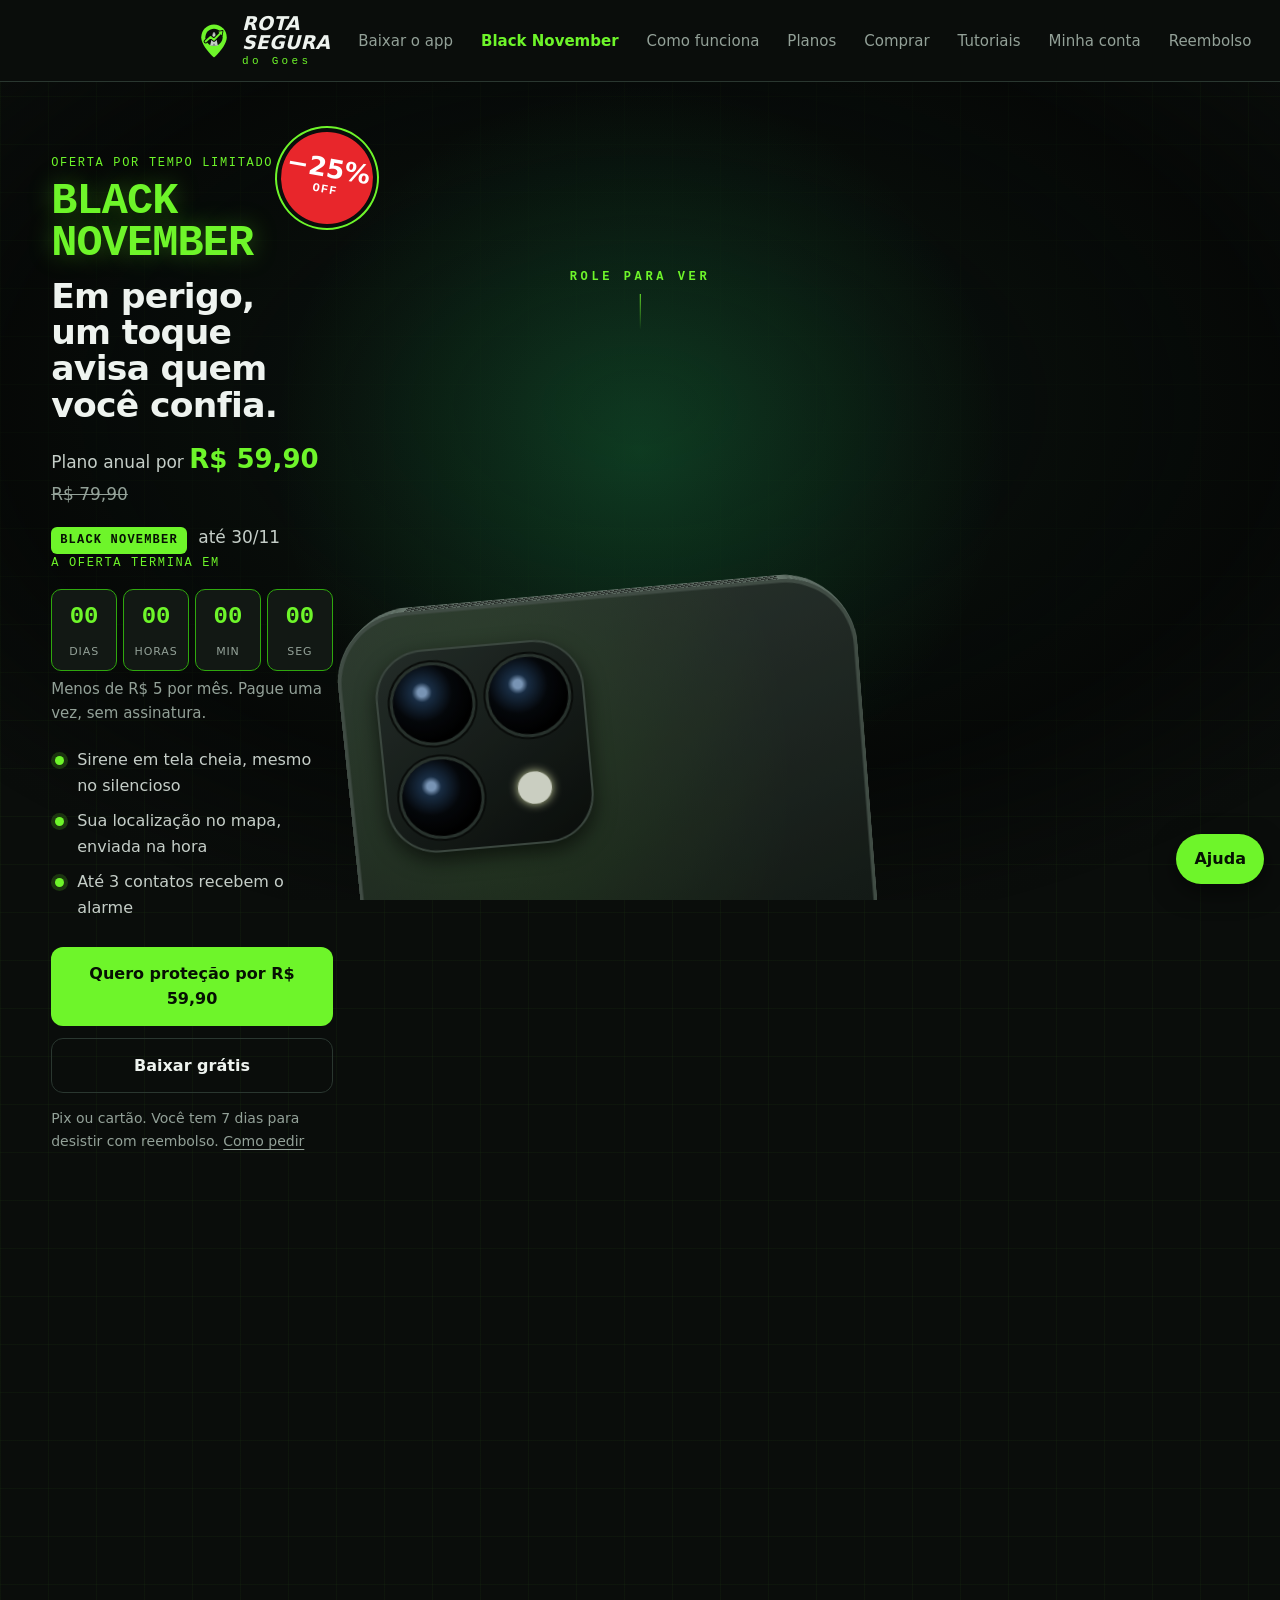
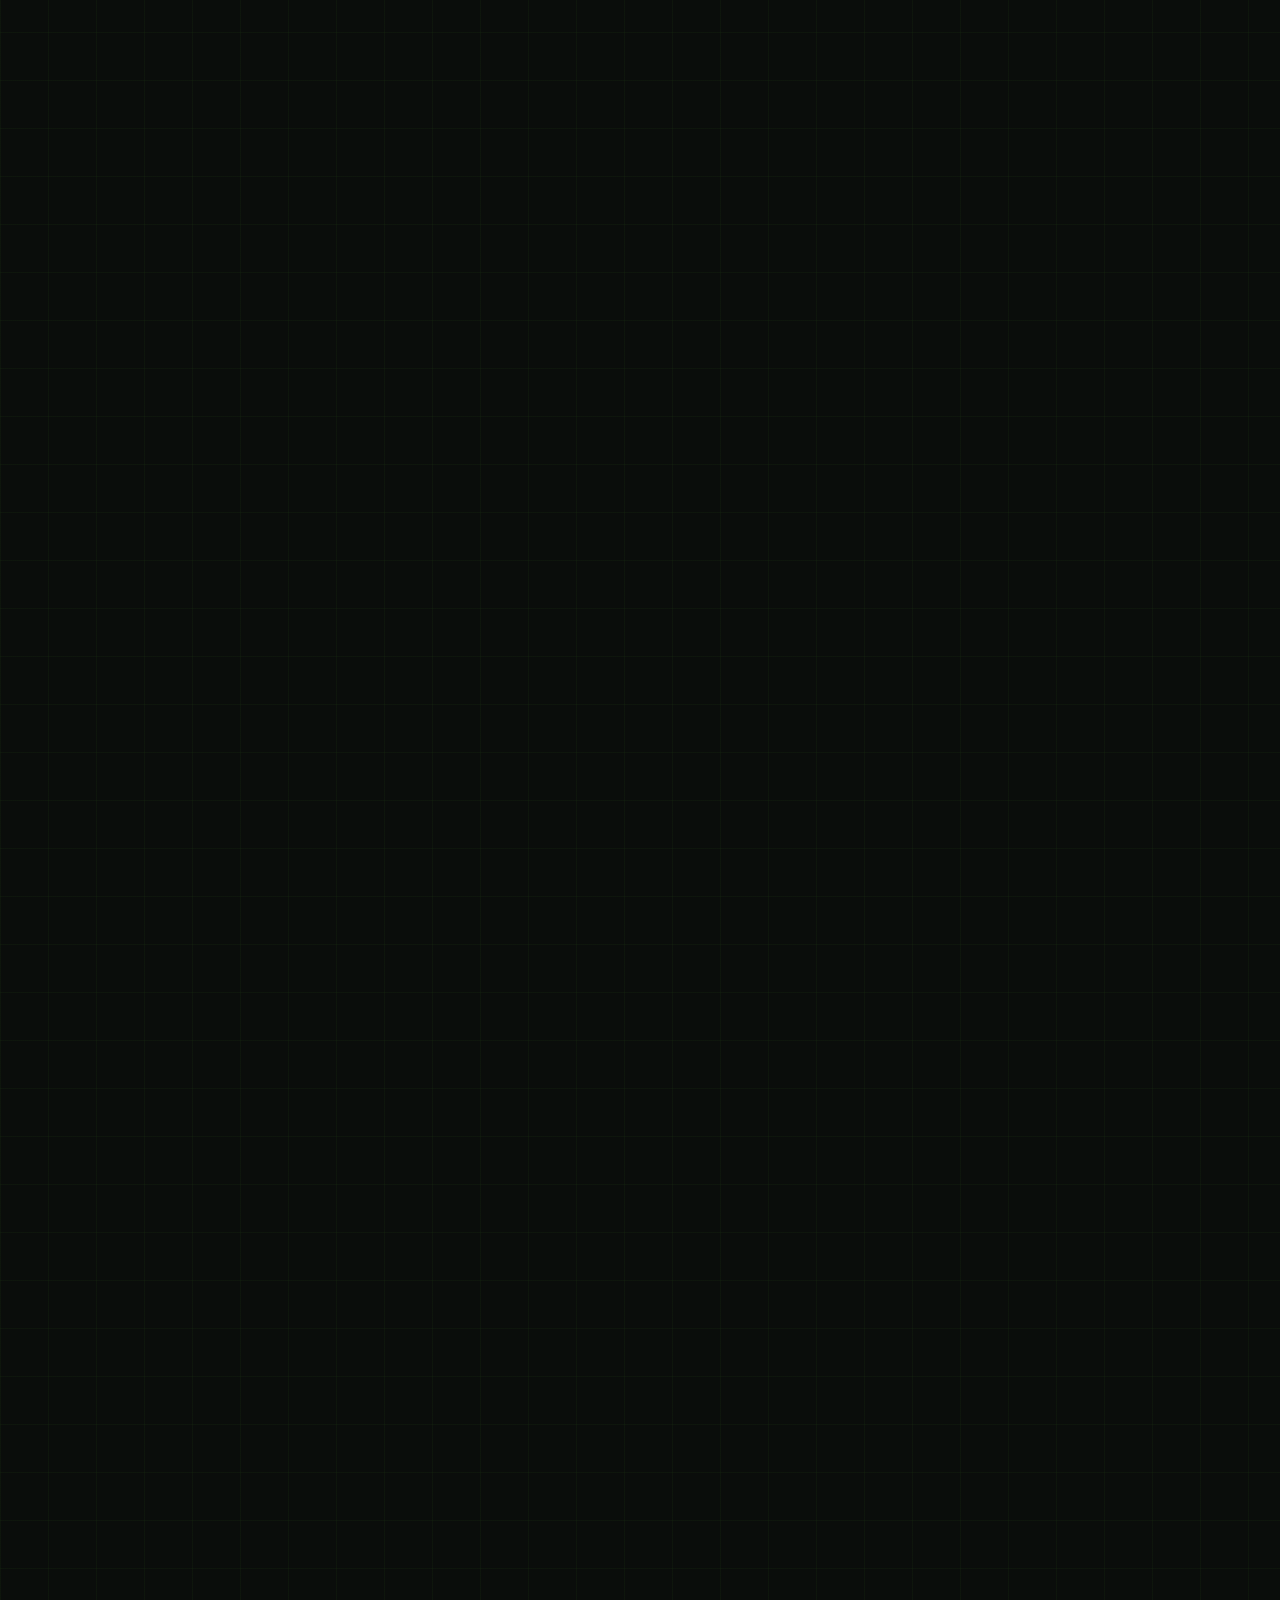
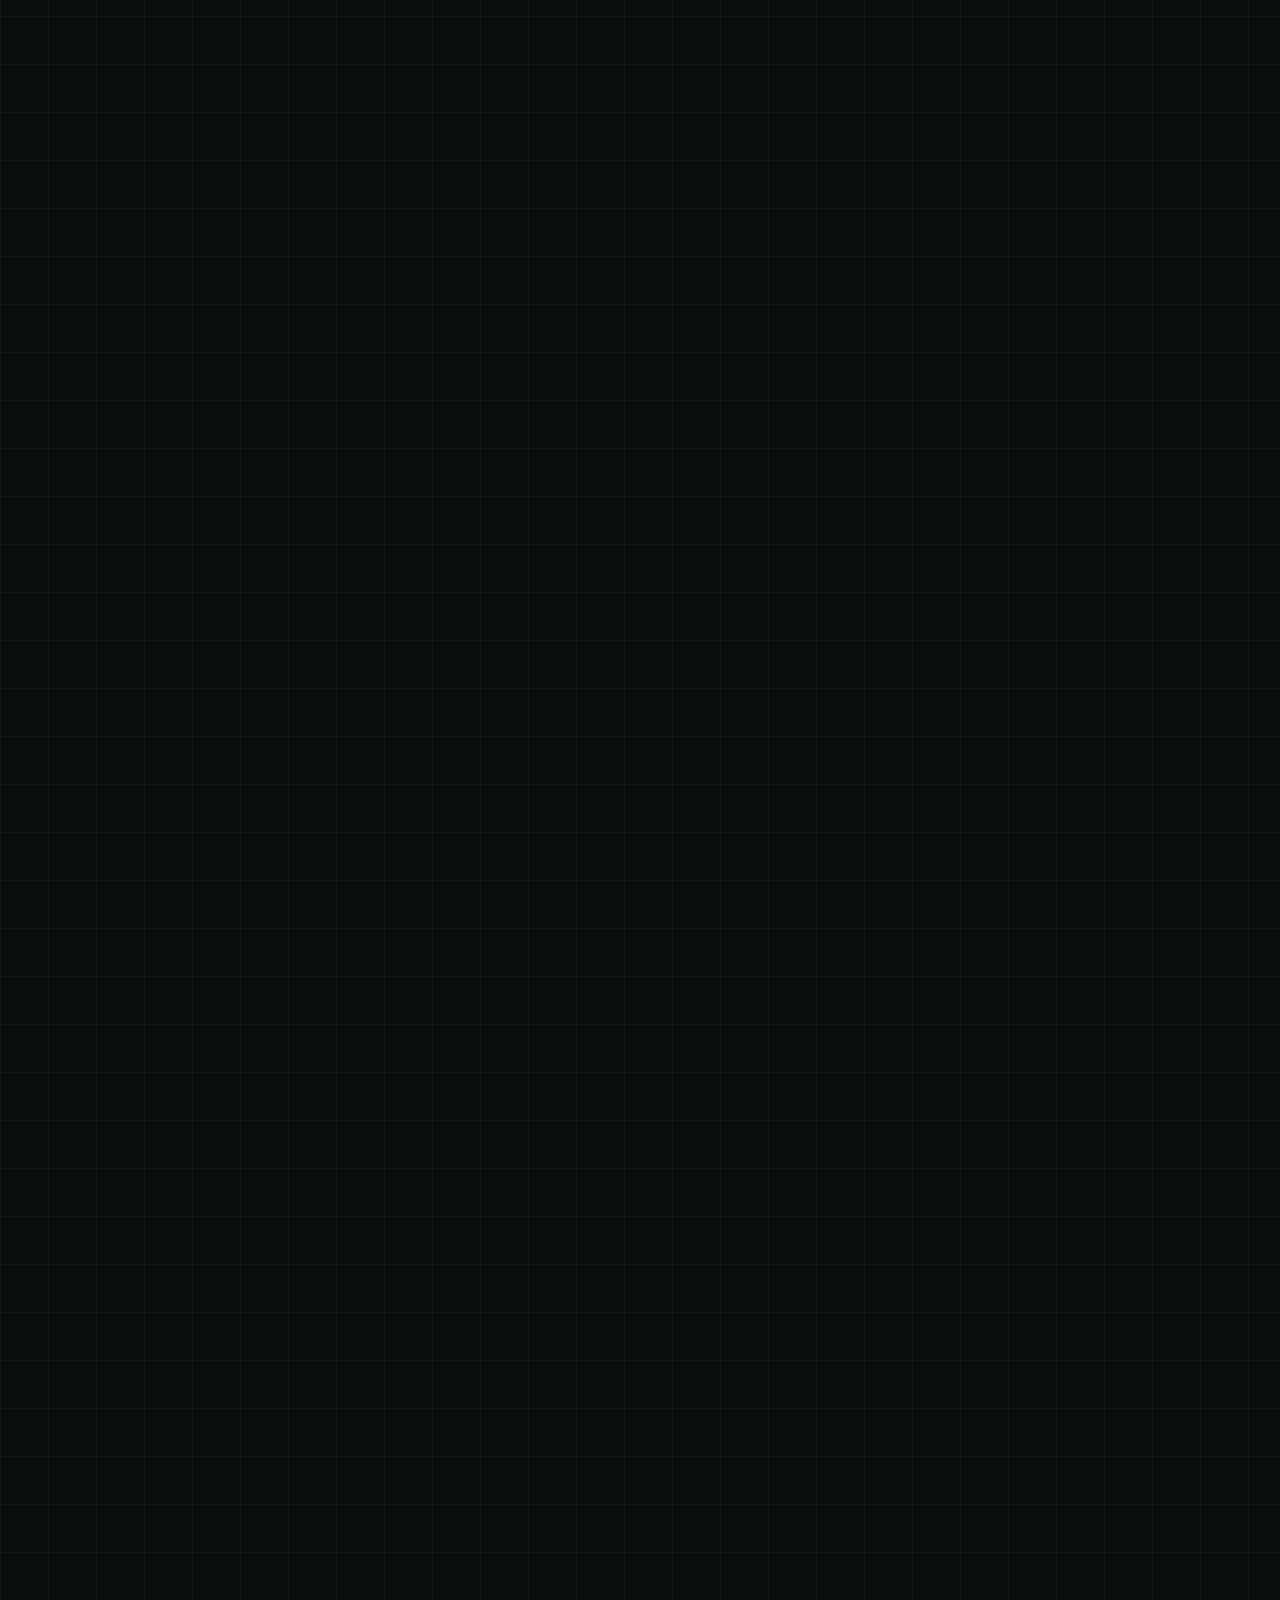
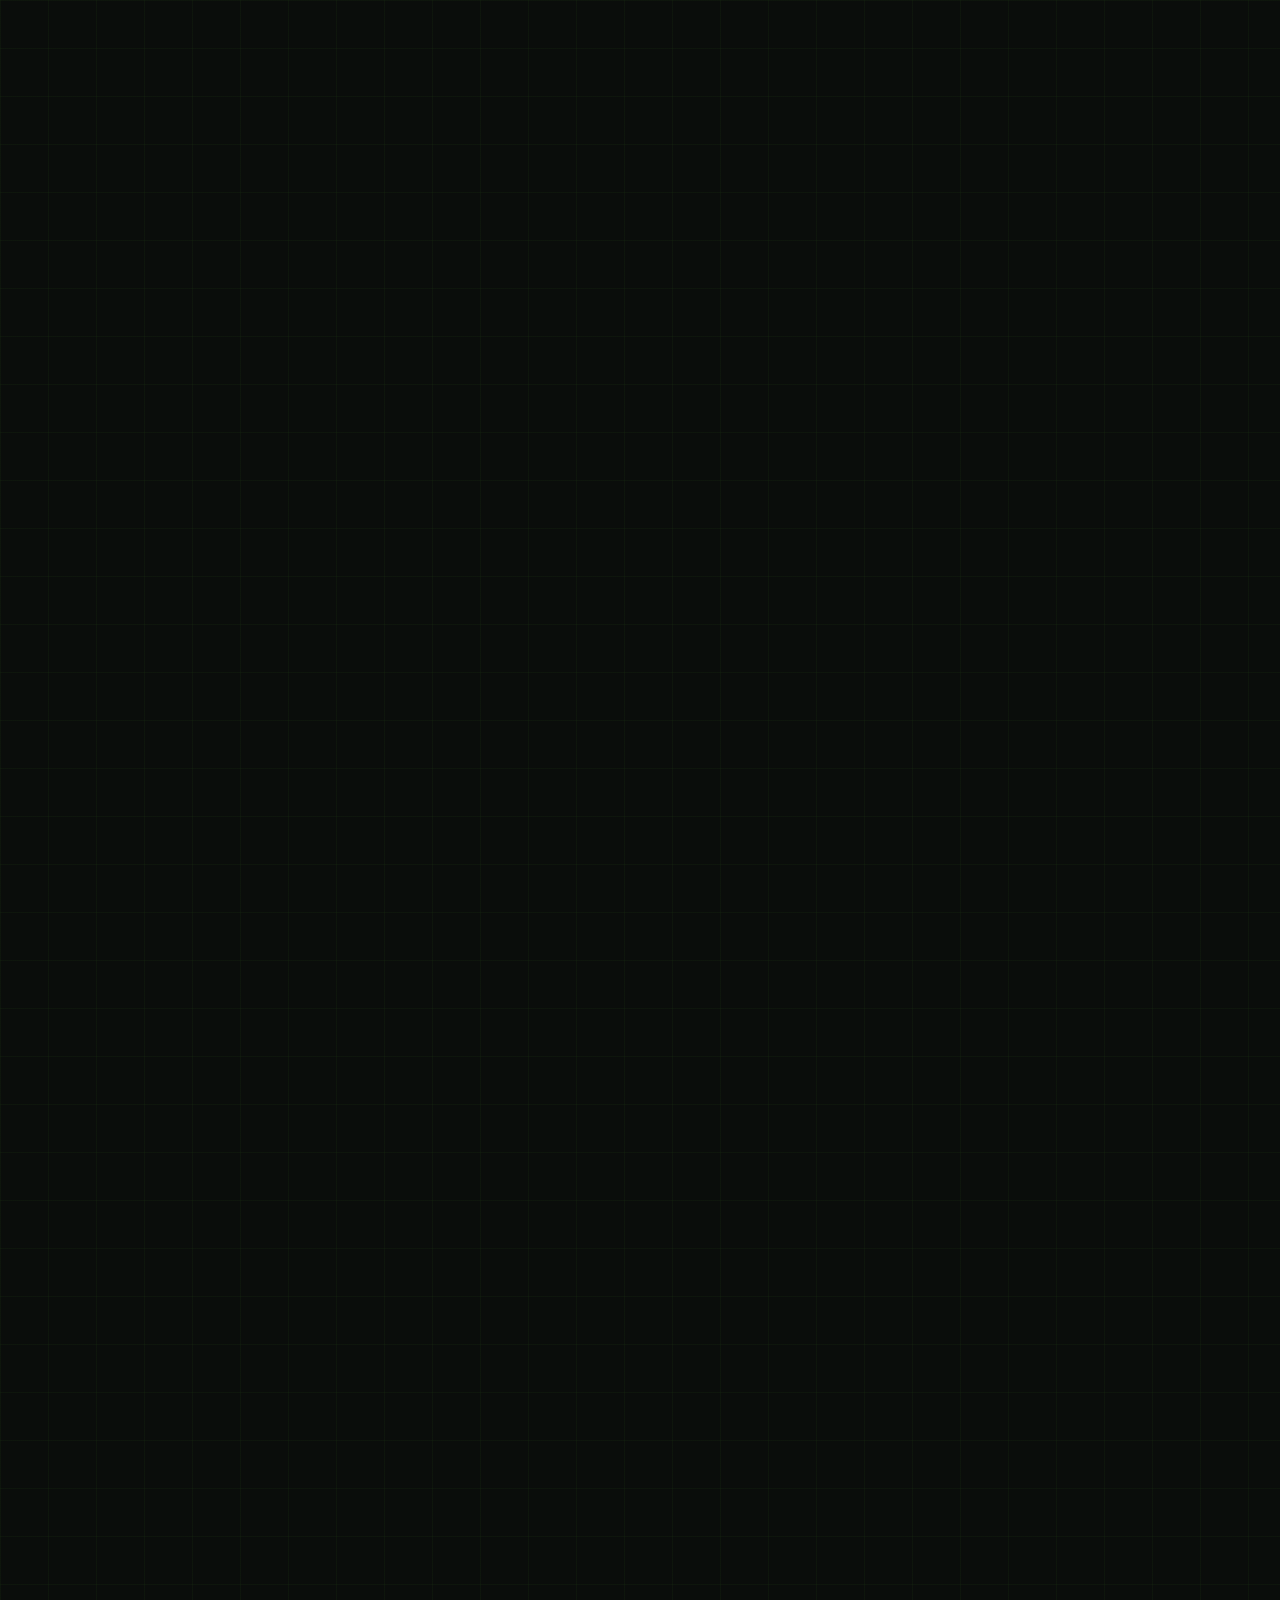
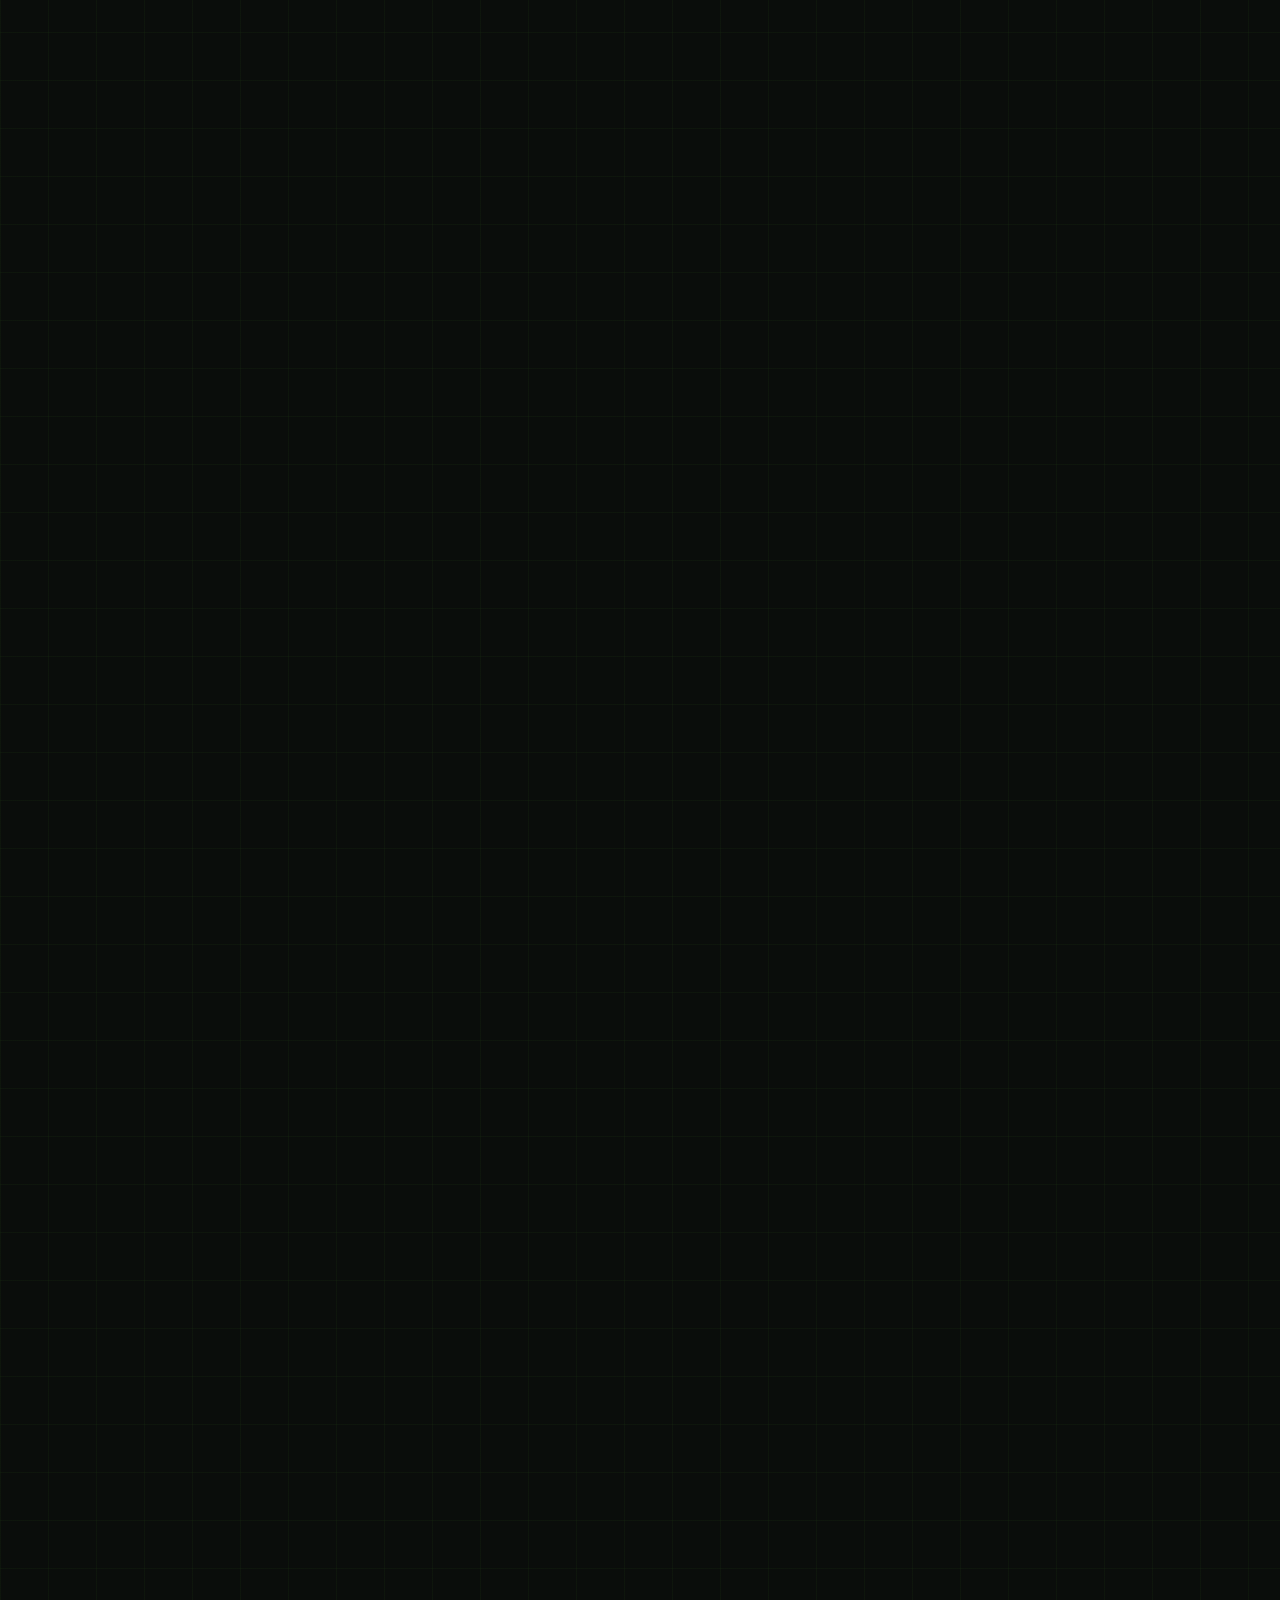
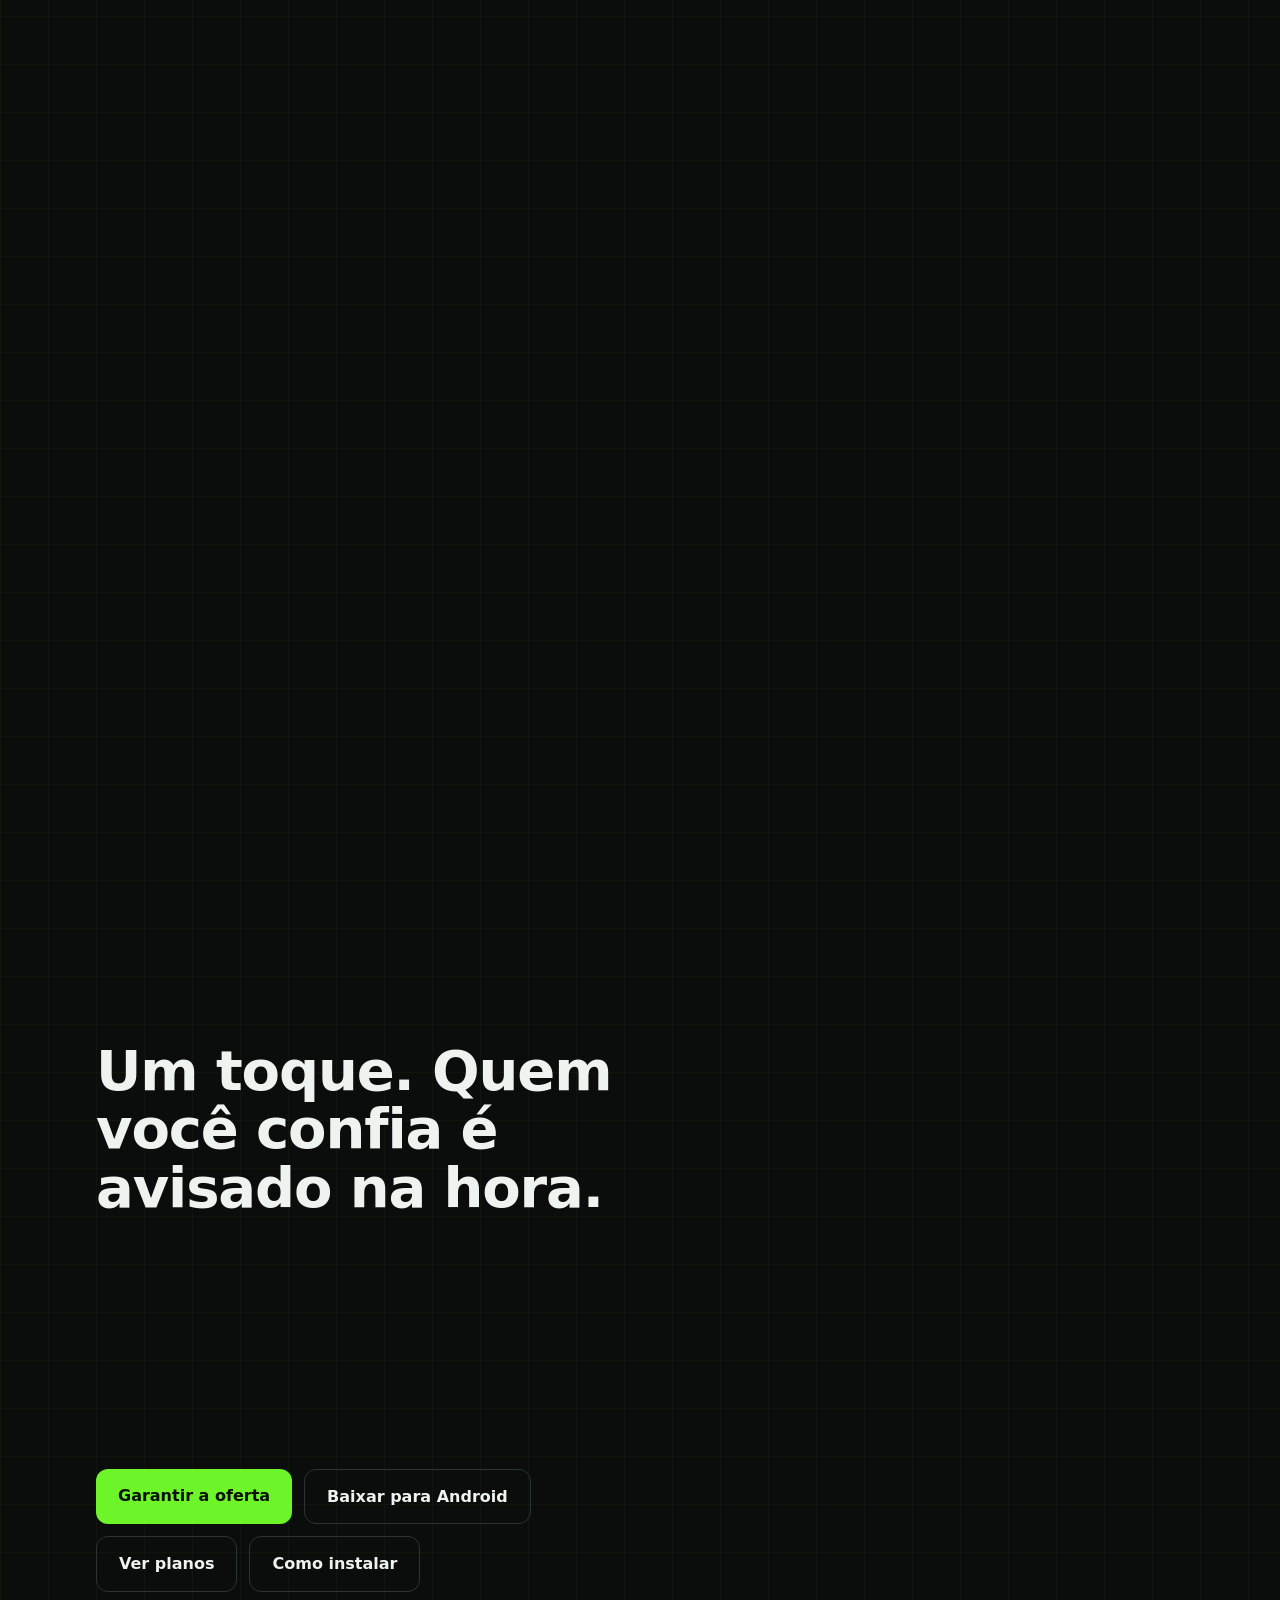
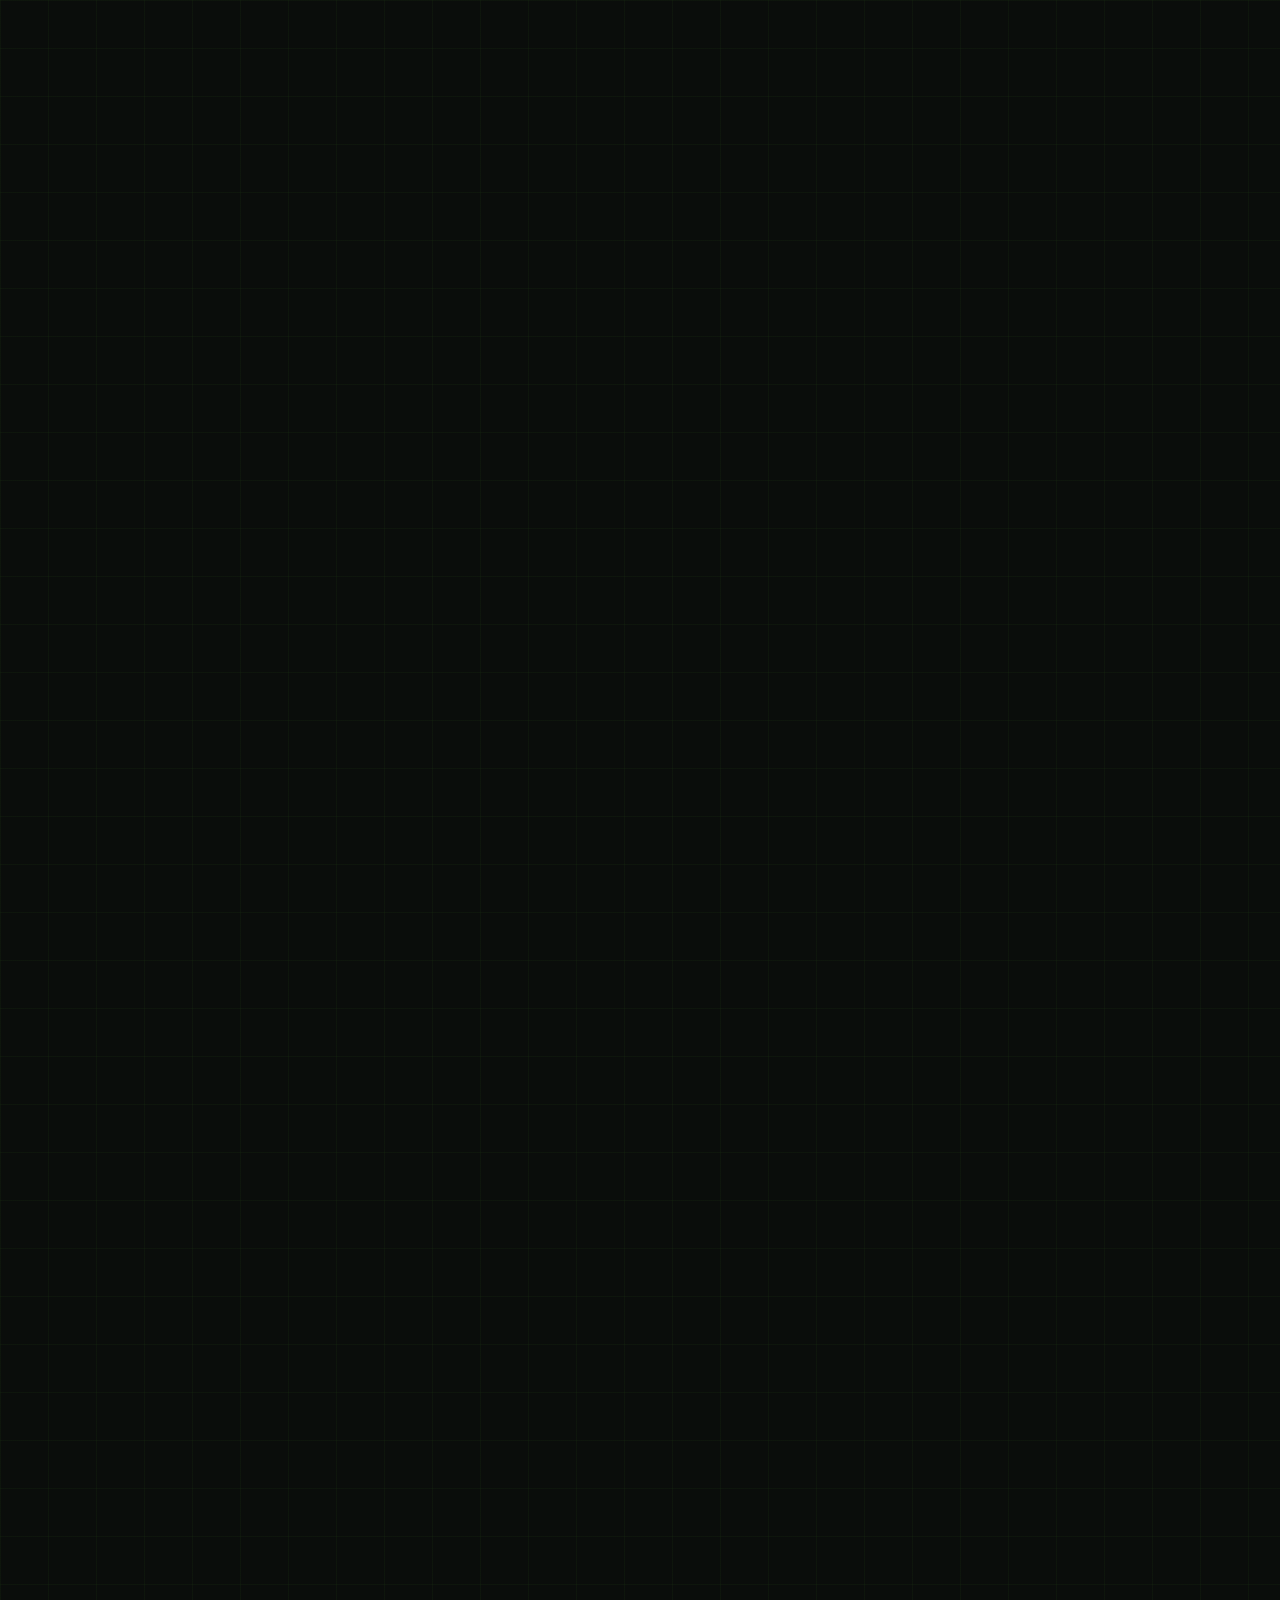
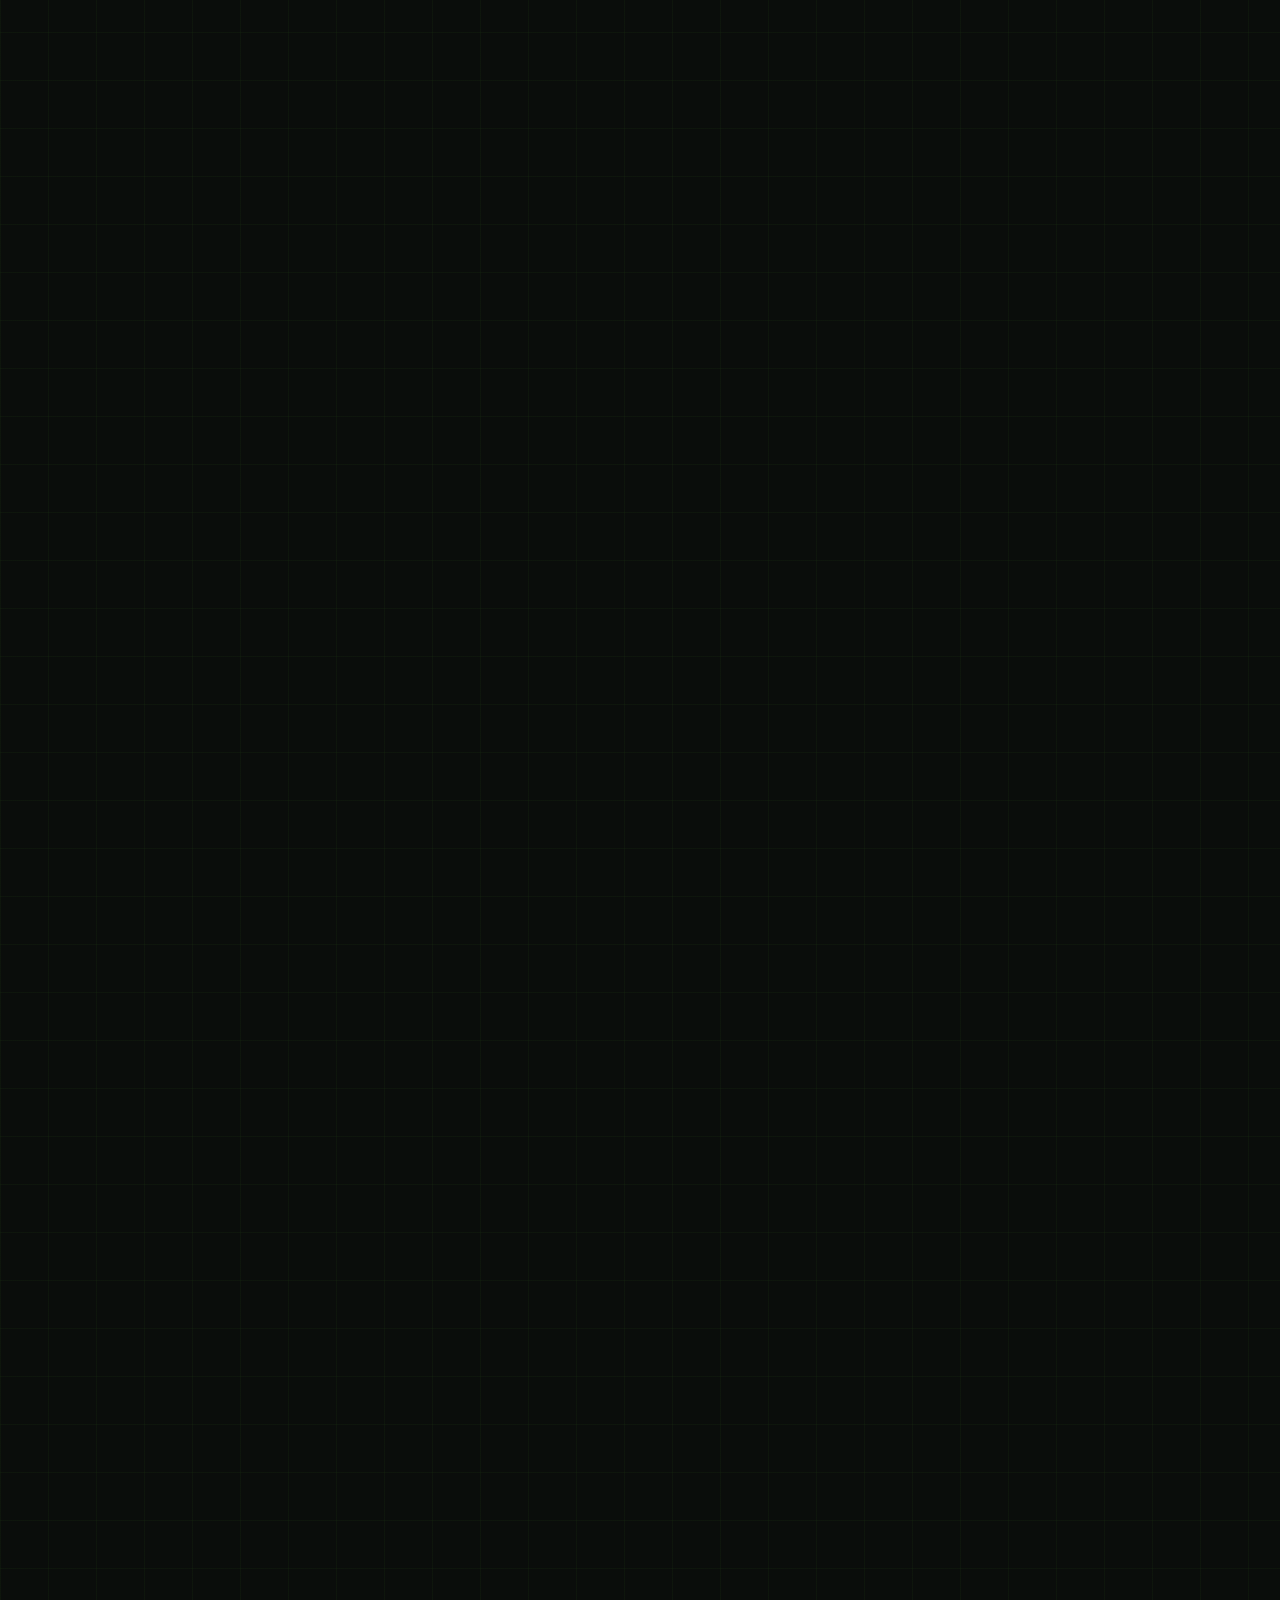
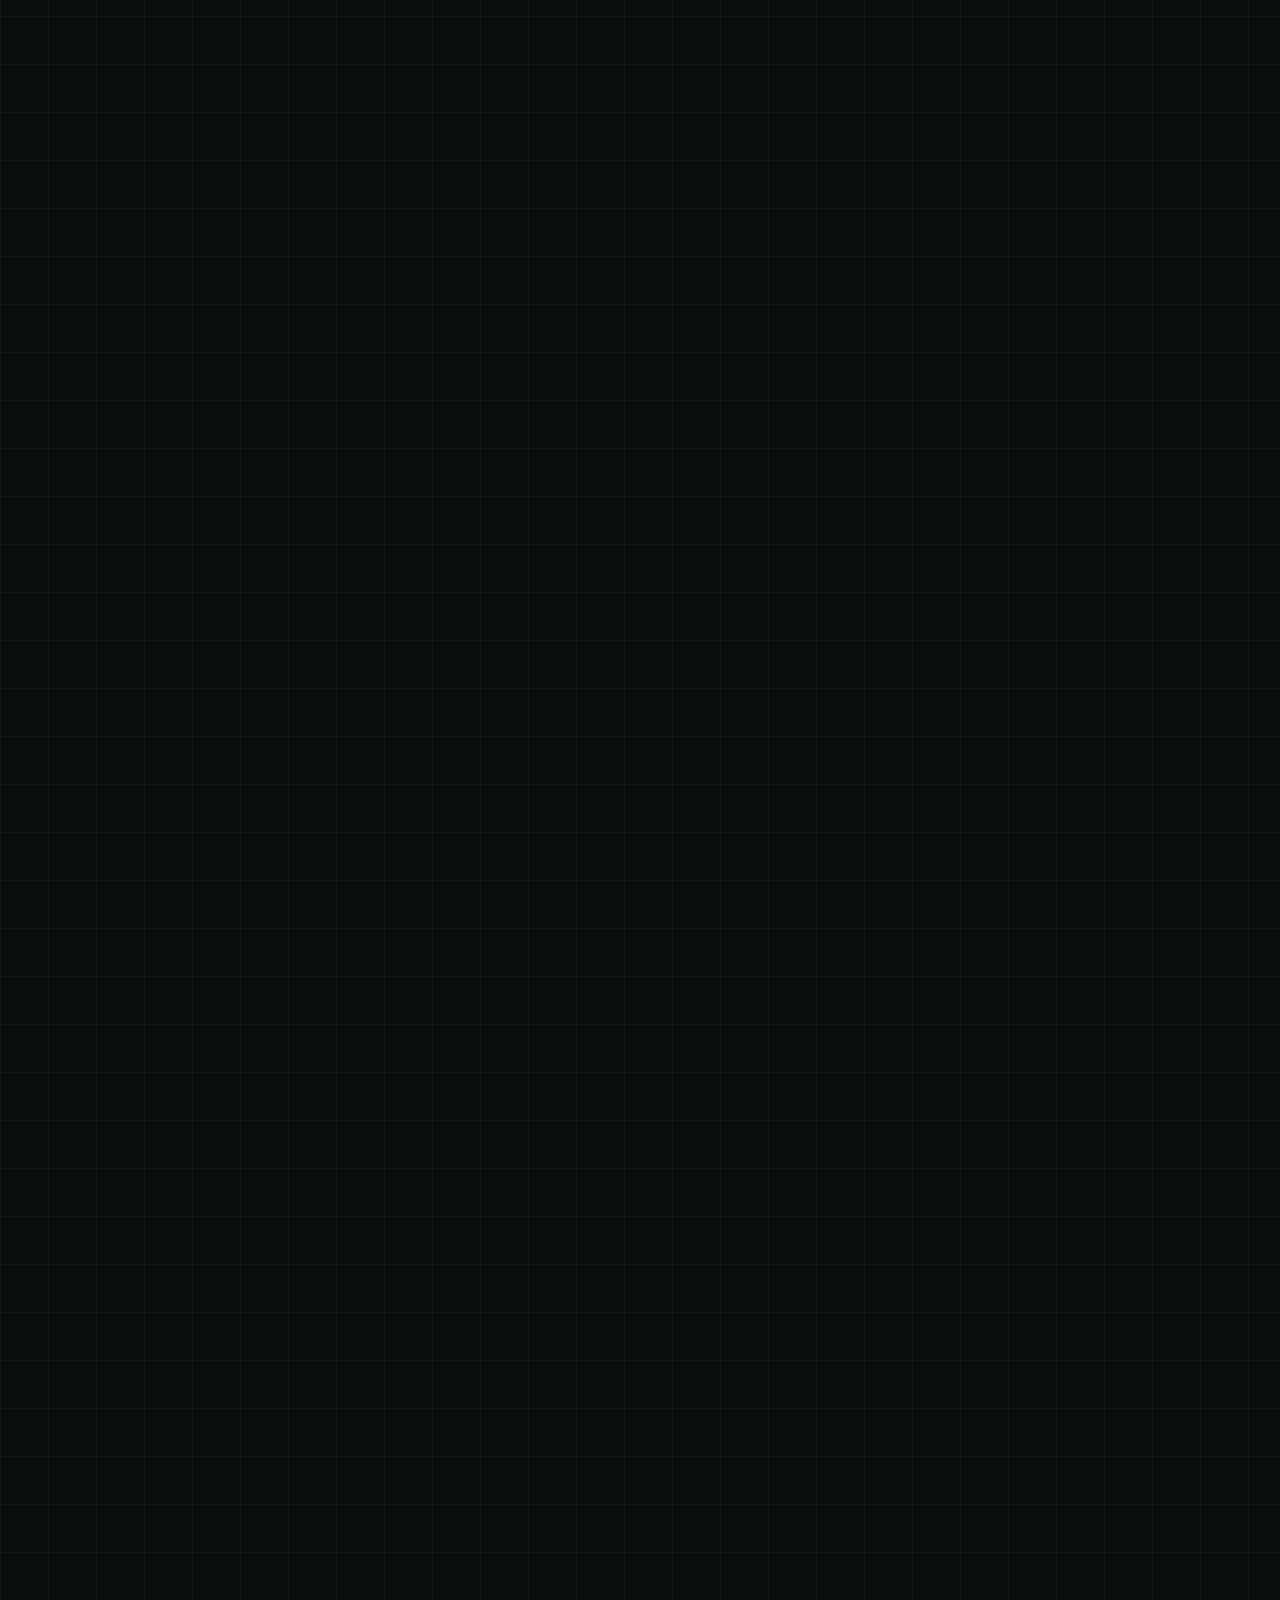
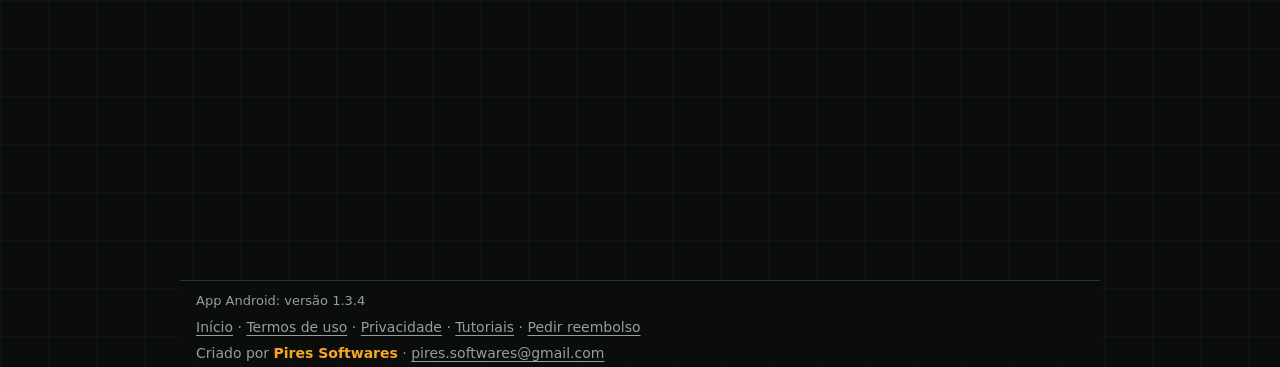
==== commit 95ea8b51: "Black November: prazo em 'válida por mais N dias'; assistente de ajuda com textos certos, Esc fecha " ====
--- a/index.html
+++ b/index.html
@@ -91,6 +91,7 @@
       <h1 id="abre-t">Em perigo, um toque avisa quem você confia.</h1>
       <p class="abre-preco">Plano anual por <b id="promoBannerPreco">R$ 59,90</b> <s id="promoBannerAntigo">R$ 79,90</s></p>
       <p class="nov-chip"><span class="nov-tag" id="promoNome">Black November</span> <span id="promoContagem">até 30/11</span></p>
+      <p class="eyebrow">A oferta termina em</p>
       <div class="cronometro" role="timer" aria-label="Tempo que falta para o fim da oferta">
         <div><b id="cdDias">00</b><small>dias</small></div>
         <div><b id="cdHoras">00</b><small>horas</small></div>
--- a/style.css
+++ b/style.css
@@ -519,14 +519,14 @@
 
 /* Assistente de ajuda (ajuda.js): botão flutuante e painel de conversa */
 .ajuda-botao { position: fixed; right: 16px; bottom: 16px; z-index: 50; min-height: 48px; padding: 12px 18px; border: 0; border-radius: 999px; background: var(--green); color: var(--green-ink); font: inherit; font-weight: 700; cursor: pointer; box-shadow: 0 8px 24px rgba(0,0,0,.5); }
-.ajuda-painel { position: fixed; right: 16px; bottom: 76px; z-index: 51; width: min(360px, calc(100vw - 32px)); max-height: 70vh; display: flex; flex-direction: column; background: var(--card); border: 1px solid var(--line); border-radius: 16px; box-shadow: 0 16px 40px rgba(0,0,0,.6); overflow: hidden; }
+.ajuda-painel { position: fixed; right: 16px; bottom: 76px; z-index: 51; width: min(380px, calc(100vw - 32px)); max-height: min(560px, 75vh); display: flex; flex-direction: column; background: var(--card); border: 1px solid var(--line); border-radius: 16px; box-shadow: 0 16px 40px rgba(0,0,0,.6); overflow: hidden; }
 .ajuda-cabeca { display: flex; justify-content: space-between; align-items: center; padding: 12px 14px; border-bottom: 1px solid var(--line); color: var(--text); }
 .ajuda-fechar { min-width: 40px; min-height: 40px; border: 0; background: none; color: var(--text); font-size: 24px; cursor: pointer; }
-.ajuda-conversa { flex: 1; overflow-y: auto; padding: 12px; display: flex; flex-direction: column; gap: 8px; }
-.ajuda-msg { margin: 0; max-width: 92%; padding: 10px 12px; border-radius: 14px; font-size: 15px; line-height: 1.45; white-space: pre-line; }
-.ajuda-msg.bot { align-self: flex-start; background: var(--card-hi); color: var(--silver); }
-.ajuda-msg.eu { align-self: flex-end; background: var(--green-deep); color: #fff; }
-.ajuda-opcoes { display: flex; flex-direction: column; gap: 8px; padding: 10px 12px 12px; border-top: 1px solid var(--line); max-height: 40vh; overflow-y: auto; }
-.ajuda-opcao { display: block; min-height: 44px; padding: 10px 14px; border: 1px solid var(--green-deep); border-radius: 12px; background: transparent; color: var(--text); font: inherit; text-align: left; text-decoration: none; cursor: pointer; }
+.ajuda-conversa { flex: 1; min-height: 0; overflow-y: auto; padding: 14px 12px; display: flex; flex-direction: column; gap: 10px; }
+.ajuda-msg { margin: 0; max-width: 86%; padding: 10px 14px; border-radius: 16px; font-size: 15px; line-height: 1.45; white-space: pre-line; }
+.ajuda-msg.bot { align-self: flex-start; border-bottom-left-radius: 4px; background: var(--card-hi); color: var(--silver); }
+.ajuda-msg.eu { align-self: flex-end; border-bottom-right-radius: 4px; background: var(--green-deep); color: #fff; }
+.ajuda-opcoes { display: flex; flex-wrap: wrap; gap: 8px; padding: 12px; border-top: 1px solid var(--line); max-height: 36vh; overflow-y: auto; }
+.ajuda-opcao { display: inline-flex; align-items: center; min-height: 40px; padding: 8px 14px; border: 1px solid var(--green-deep); border-radius: 999px; background: transparent; color: var(--text); font: inherit; font-size: 14px; line-height: 1.25; text-align: left; text-decoration: none; cursor: pointer; }
 .ajuda-opcao:hover { background: var(--card-hi); }
 .ajuda-opcao.sec { border-color: var(--line); color: var(--muted); }
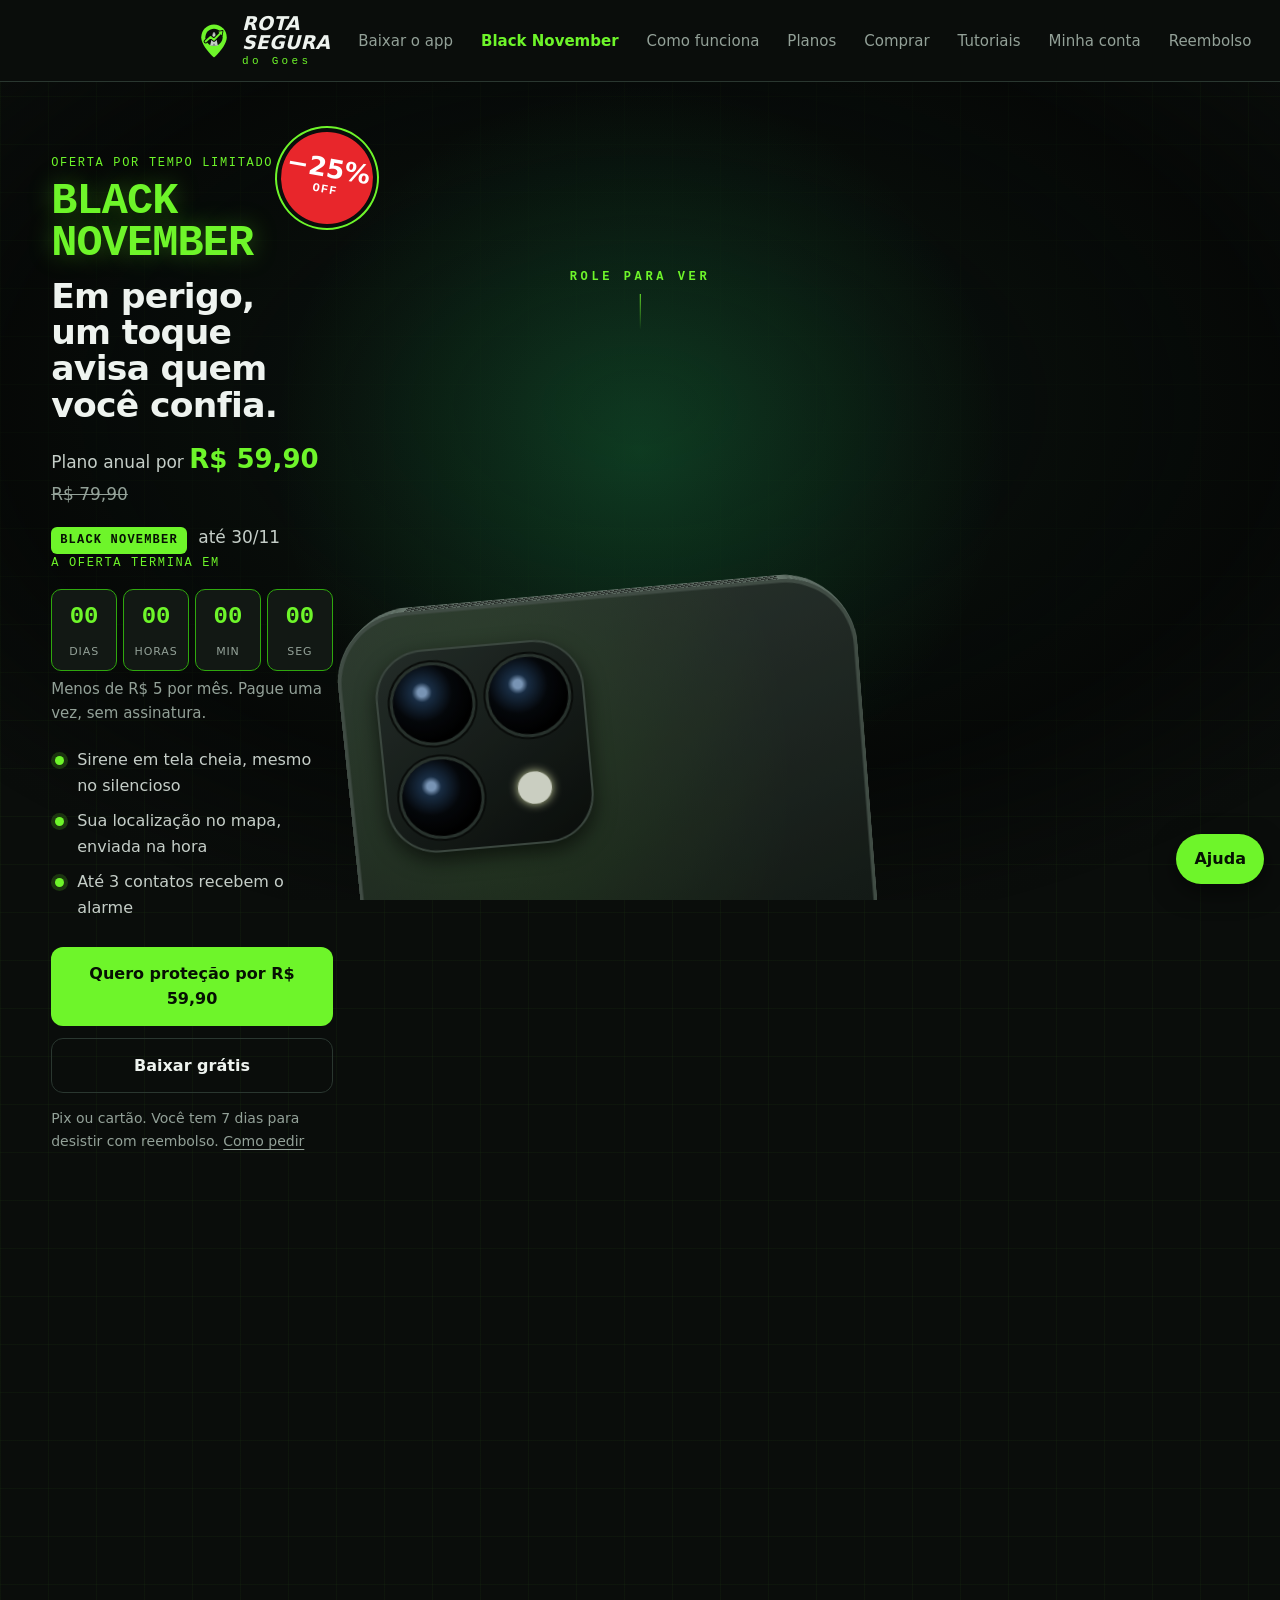
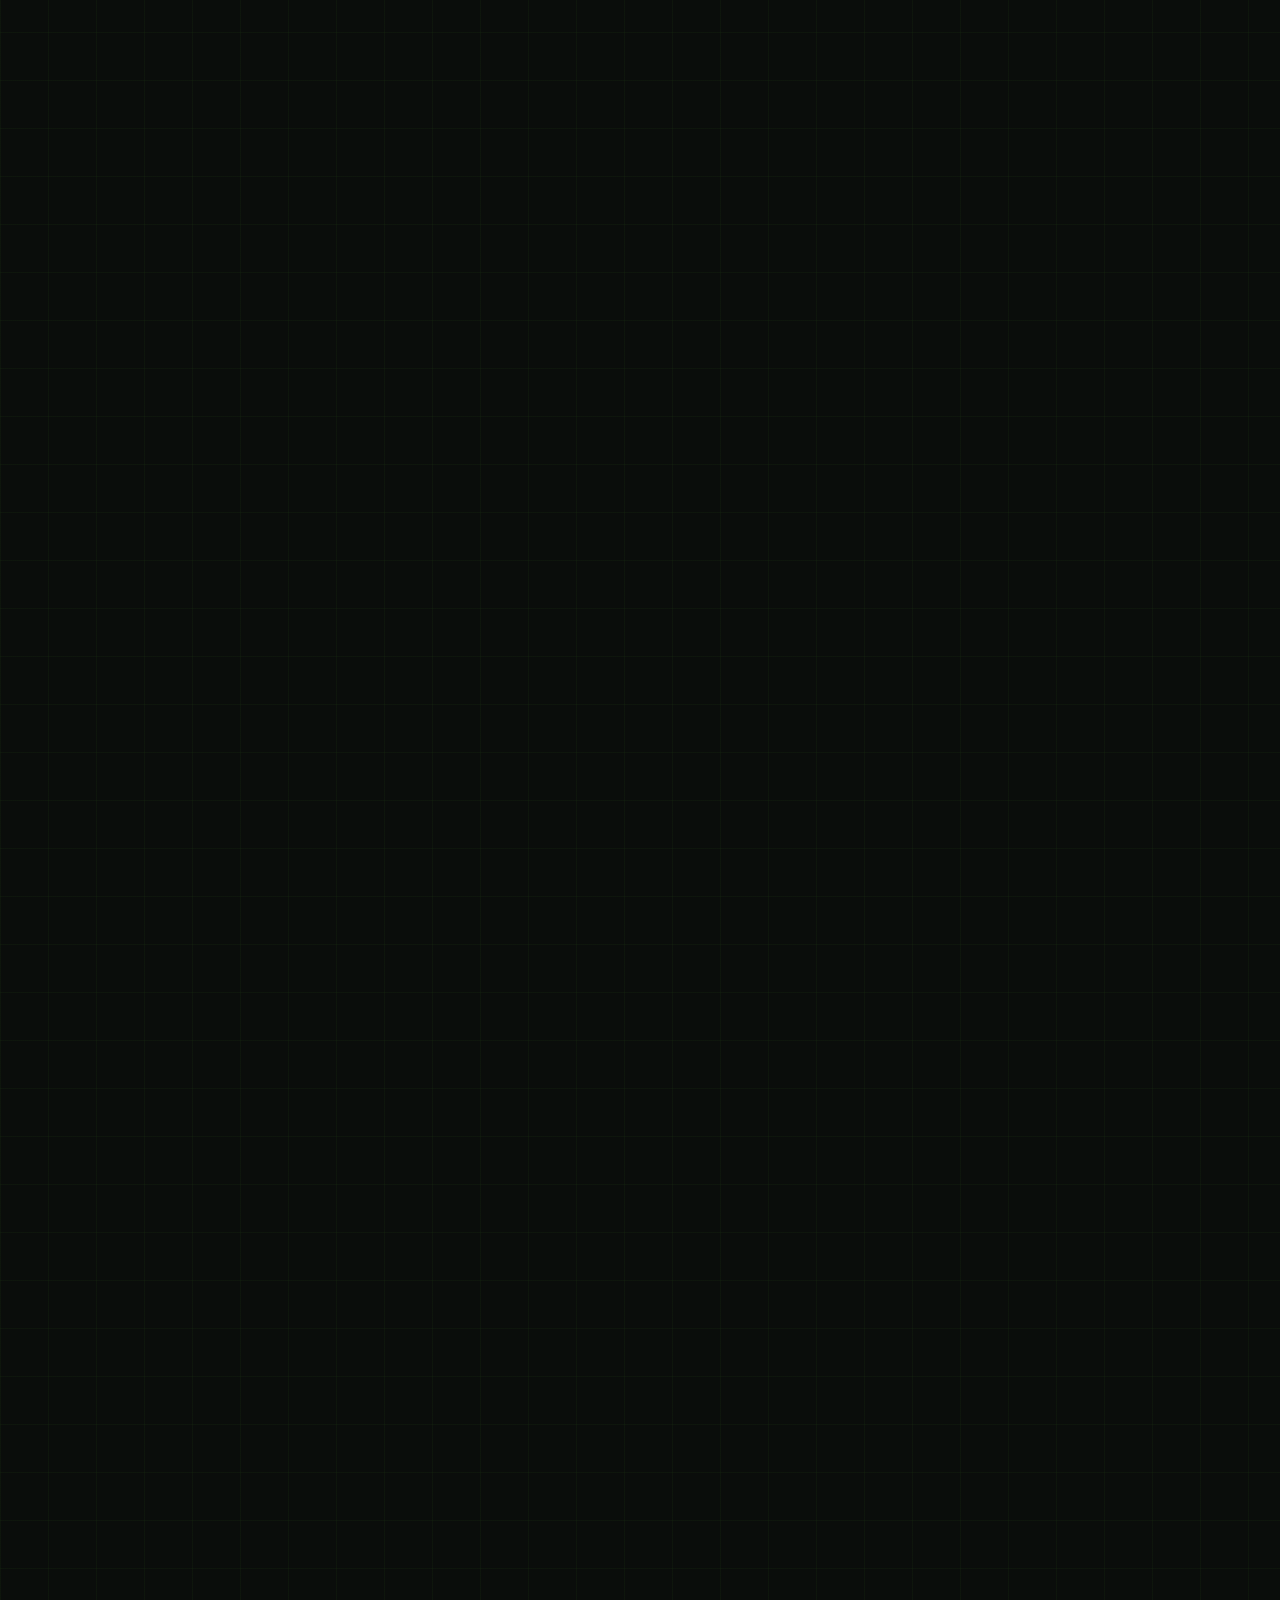
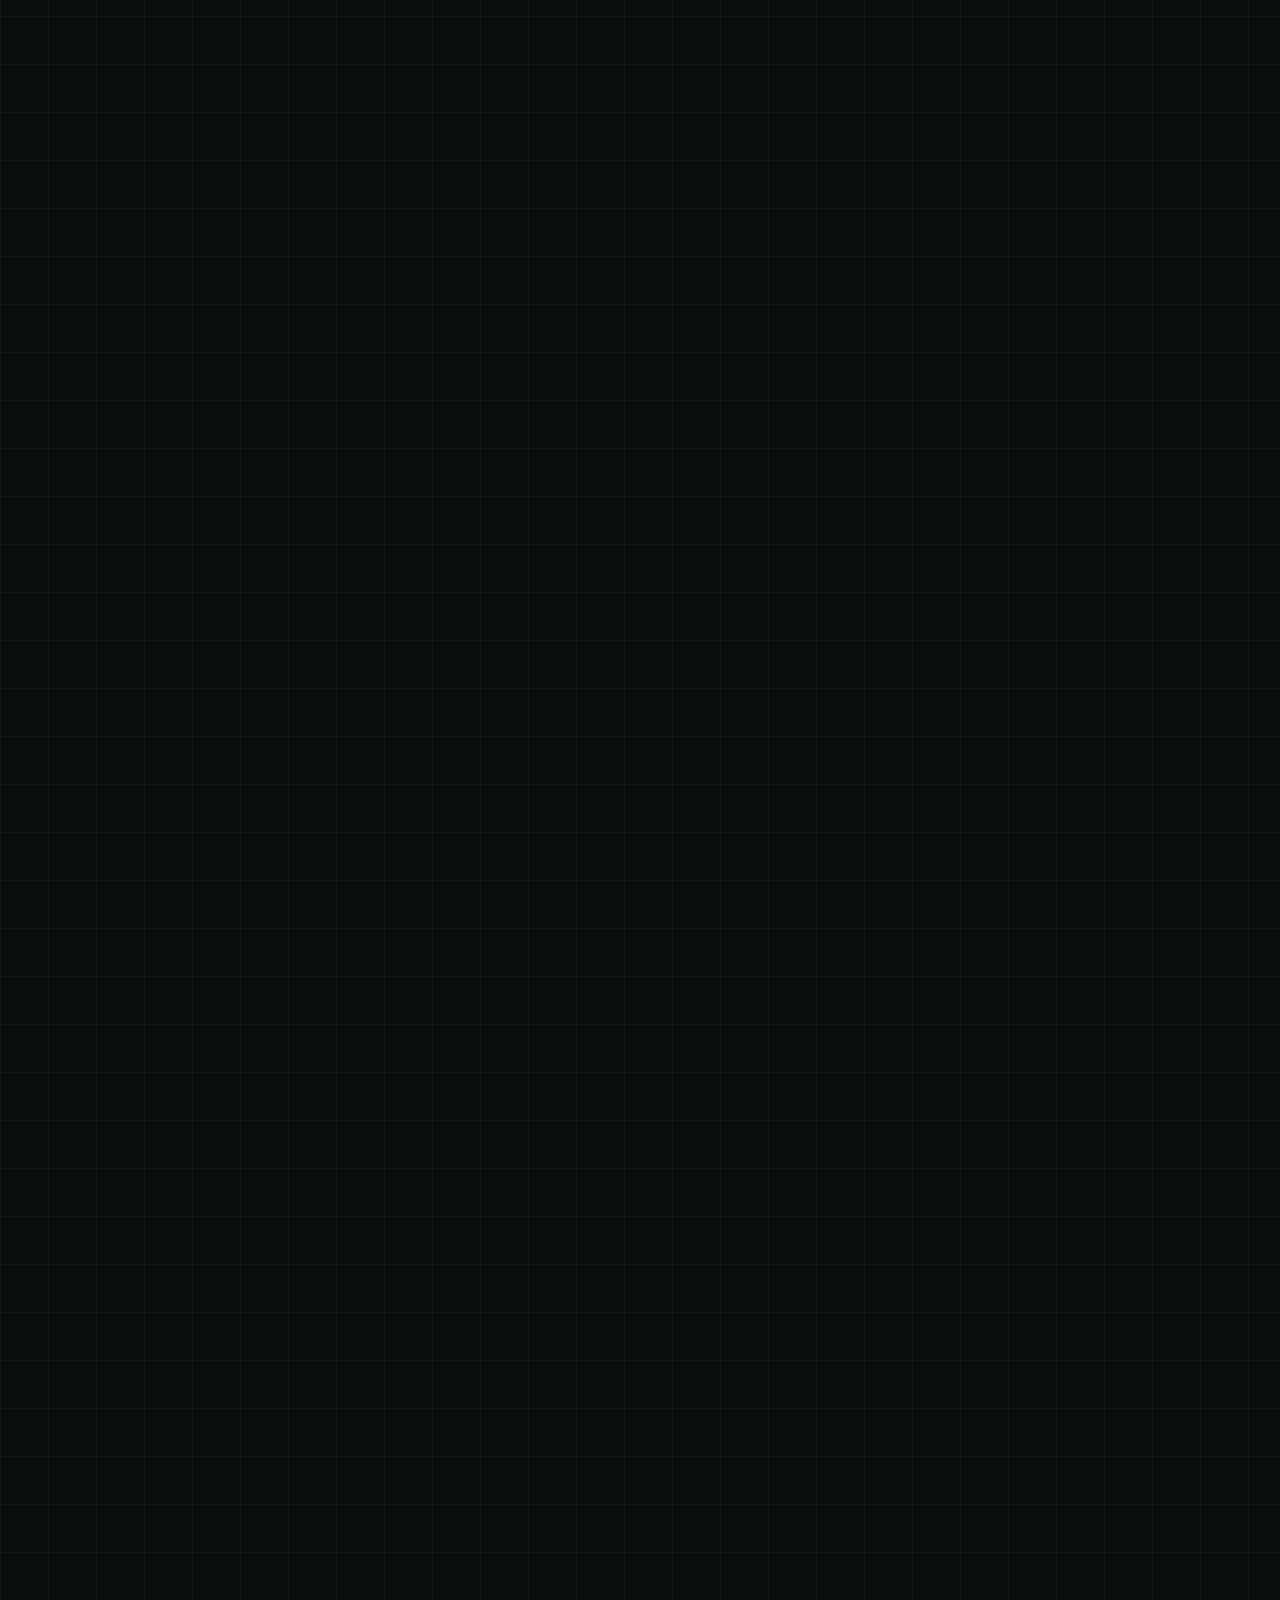
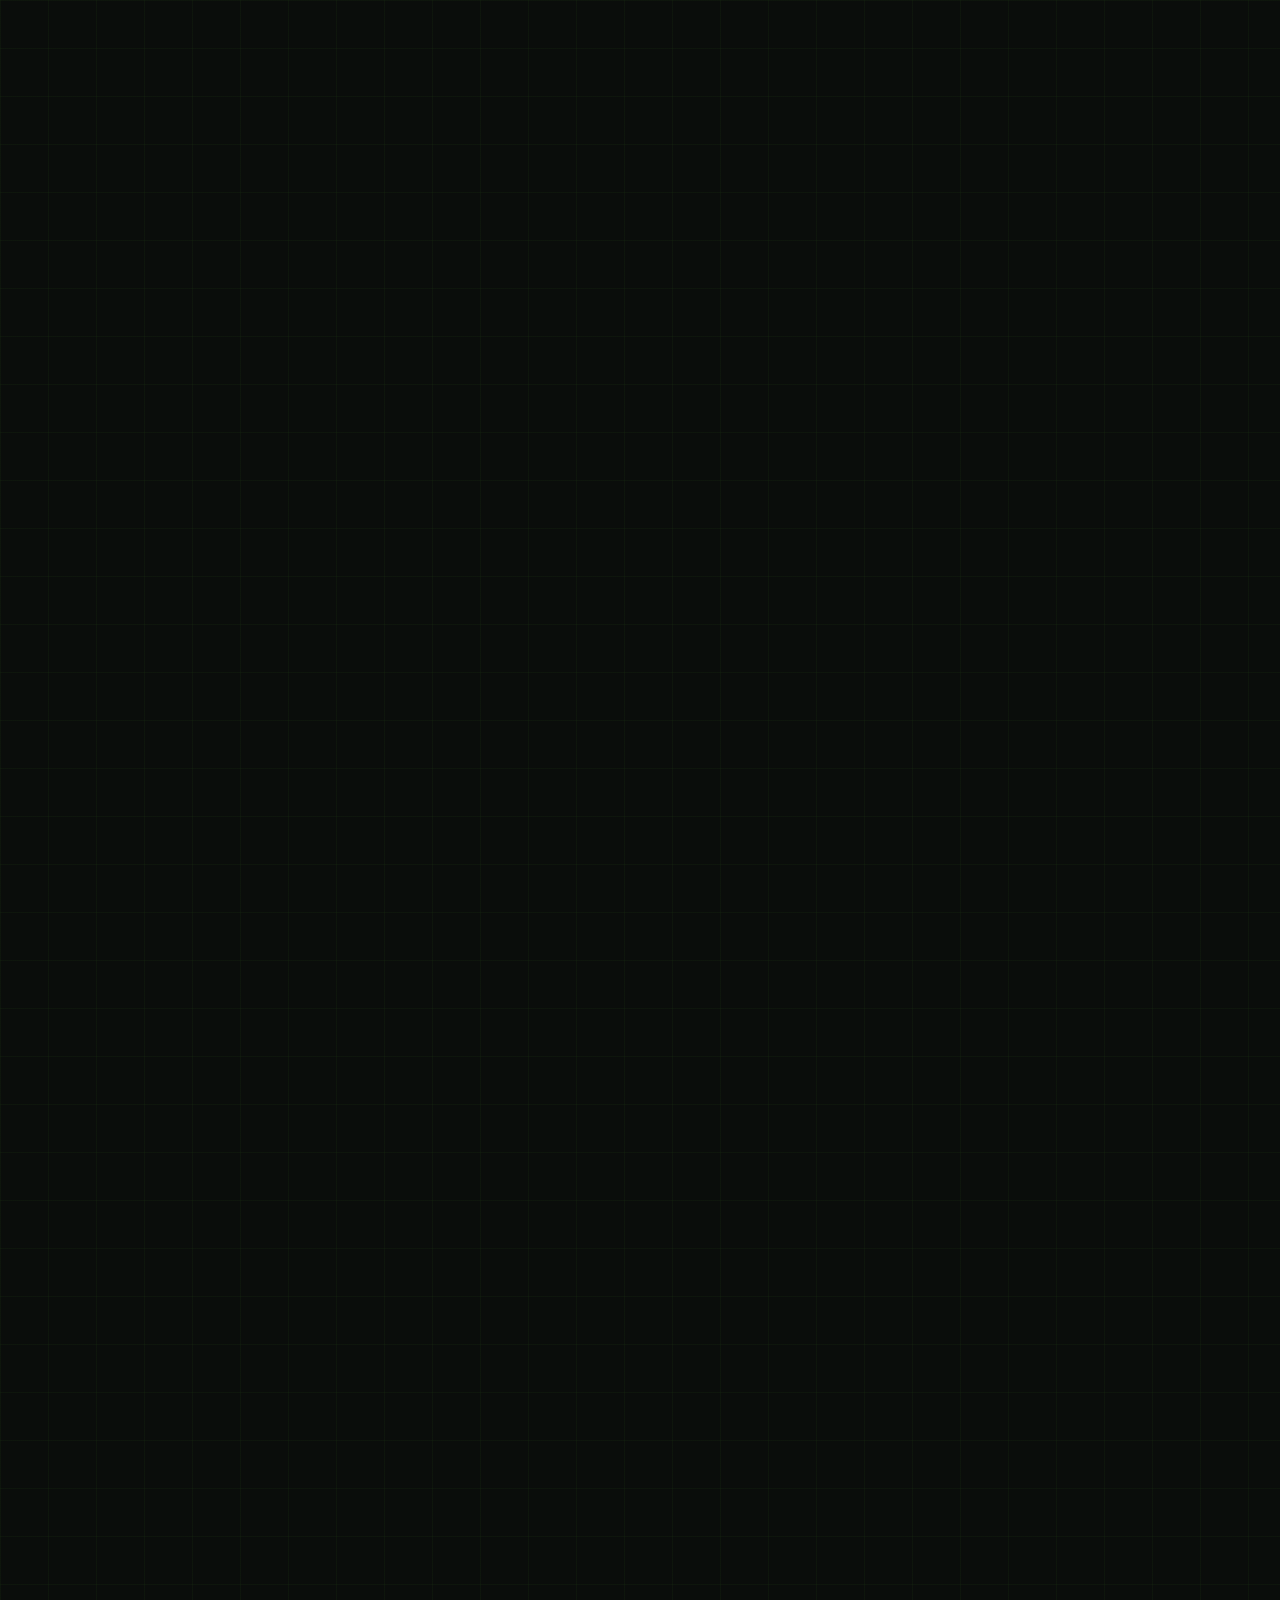
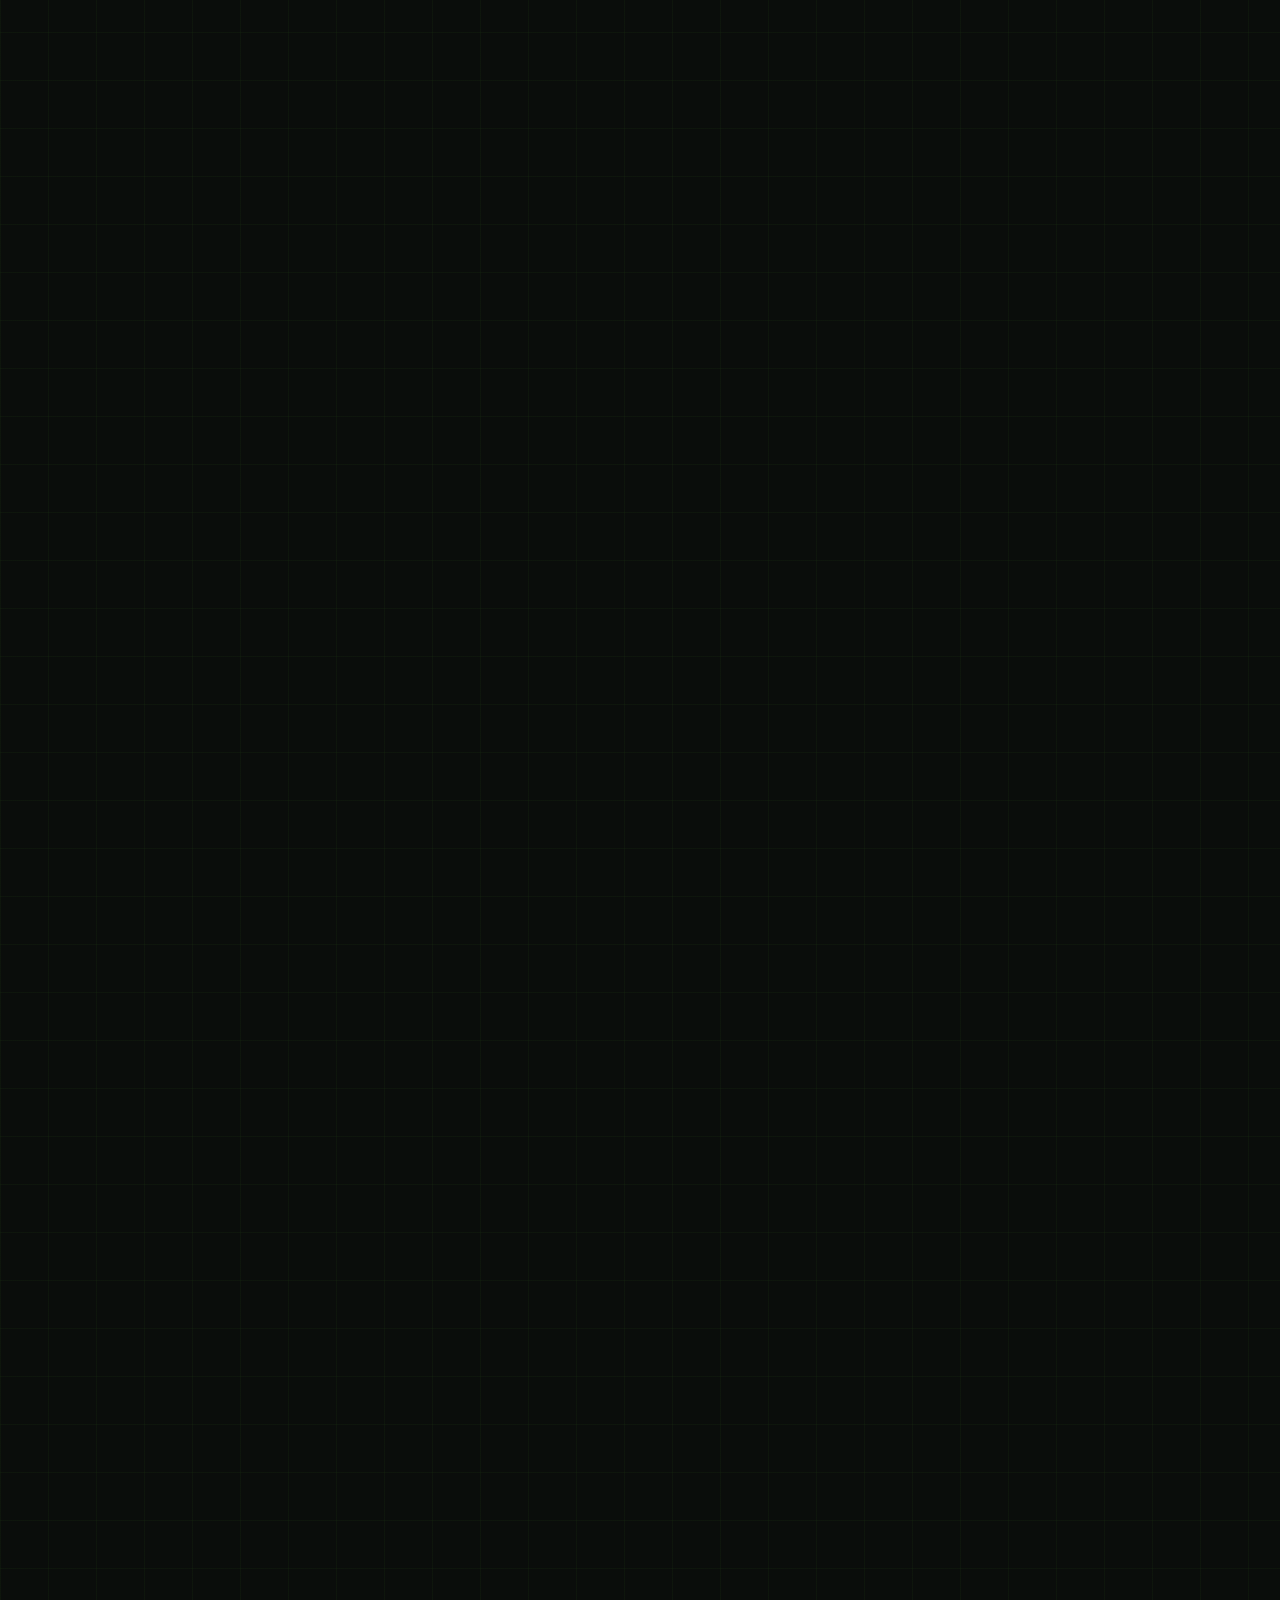
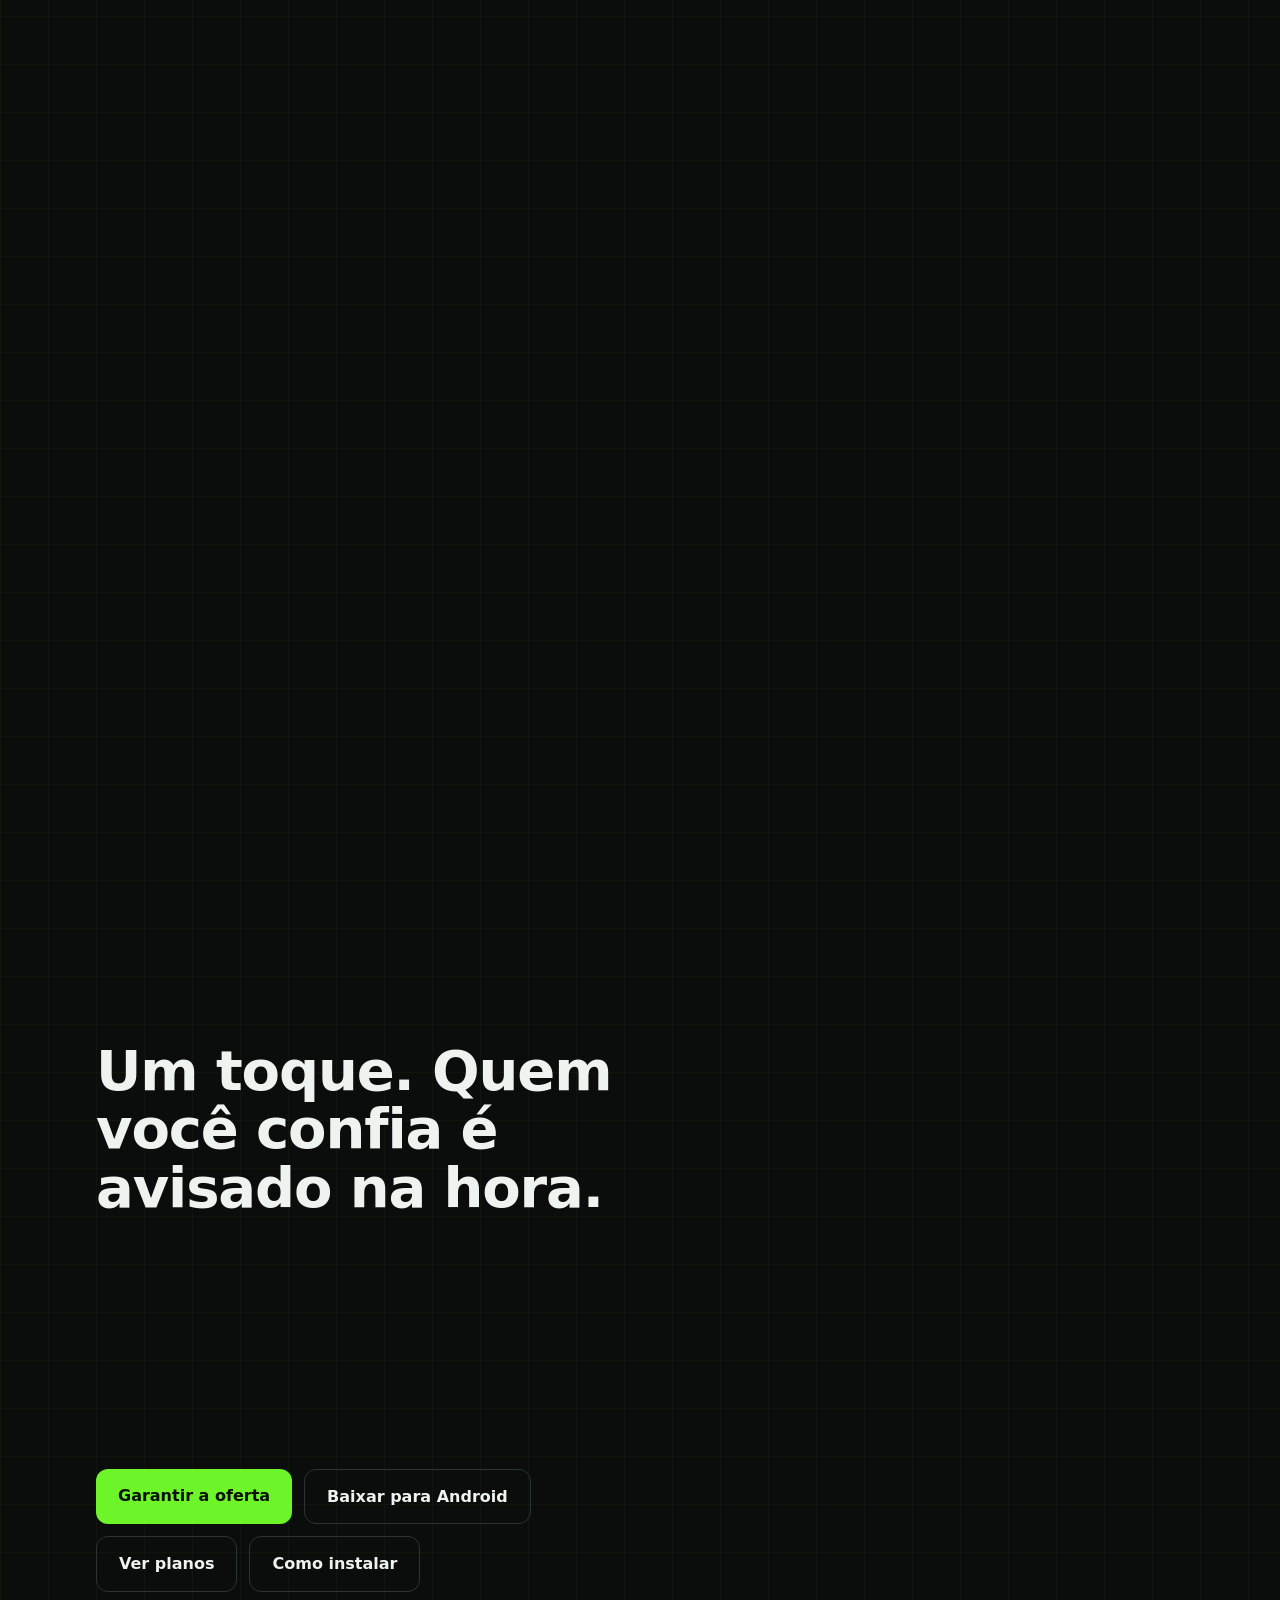
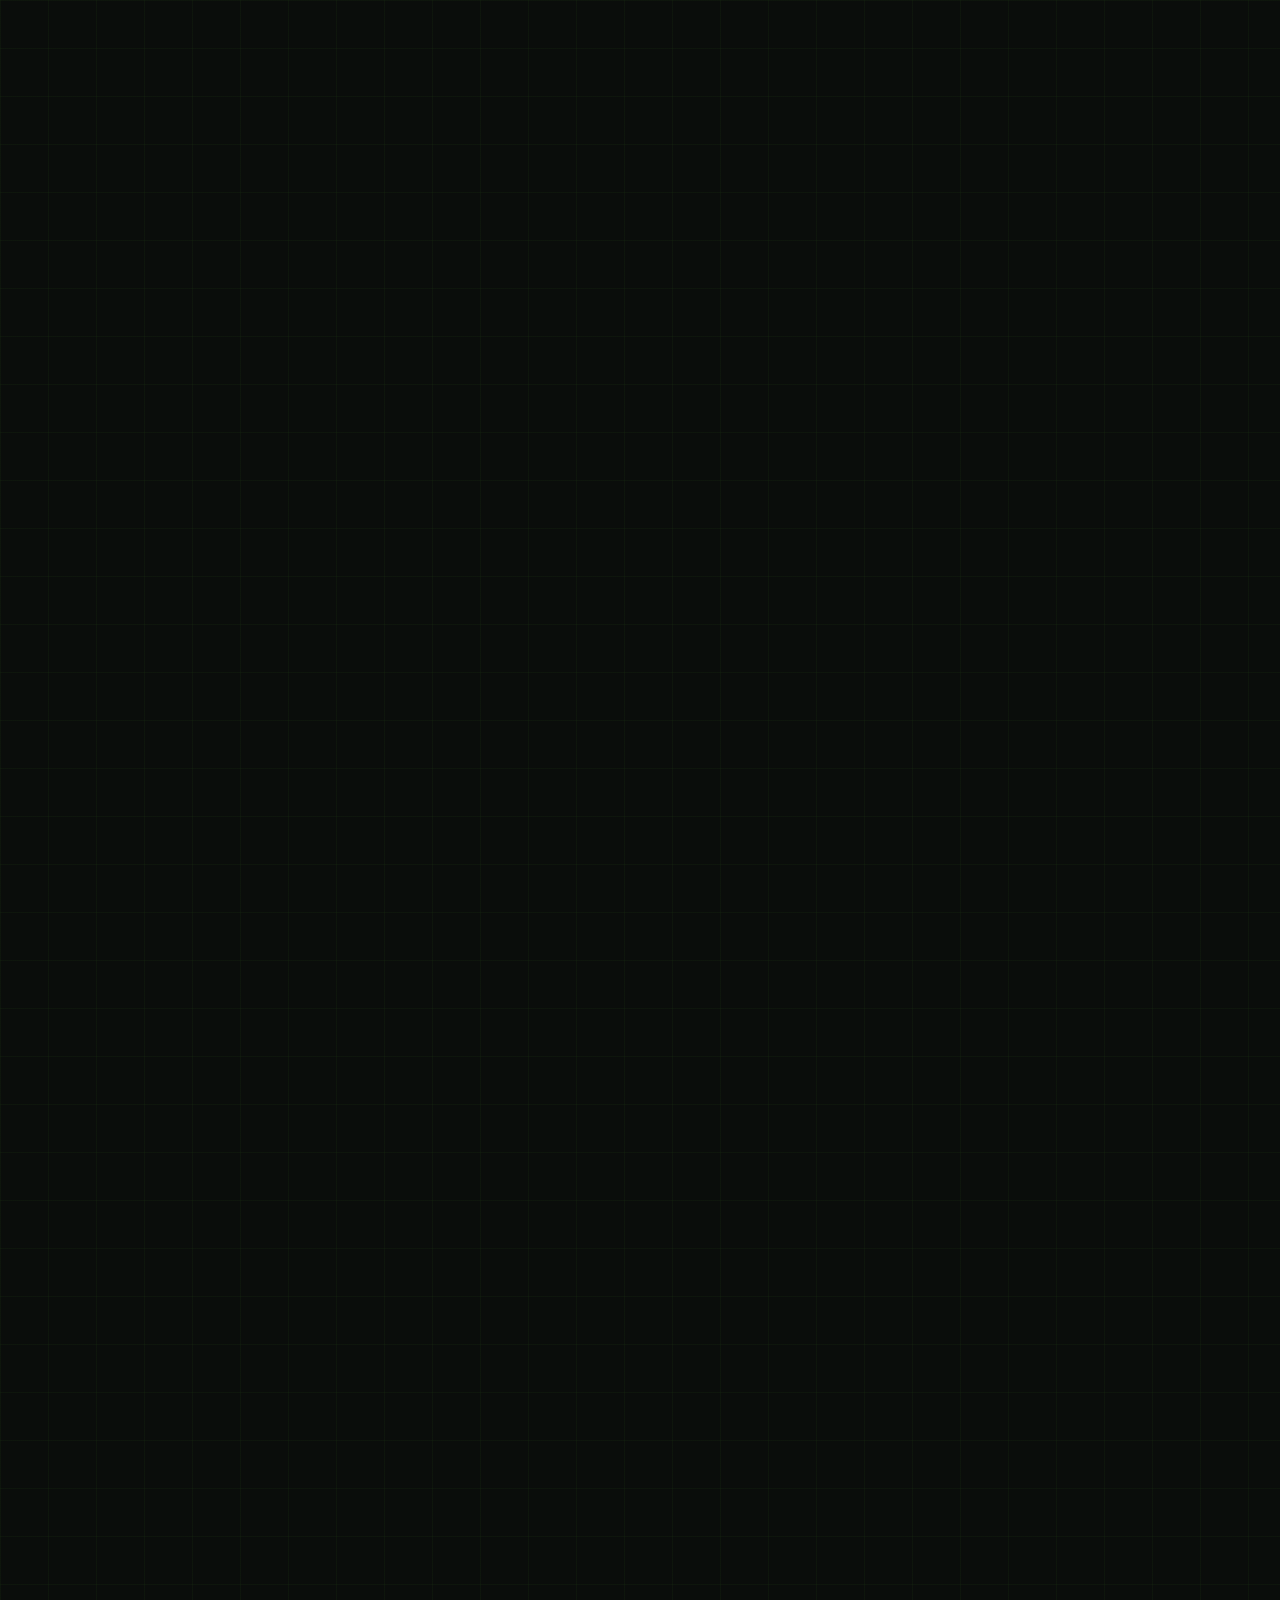
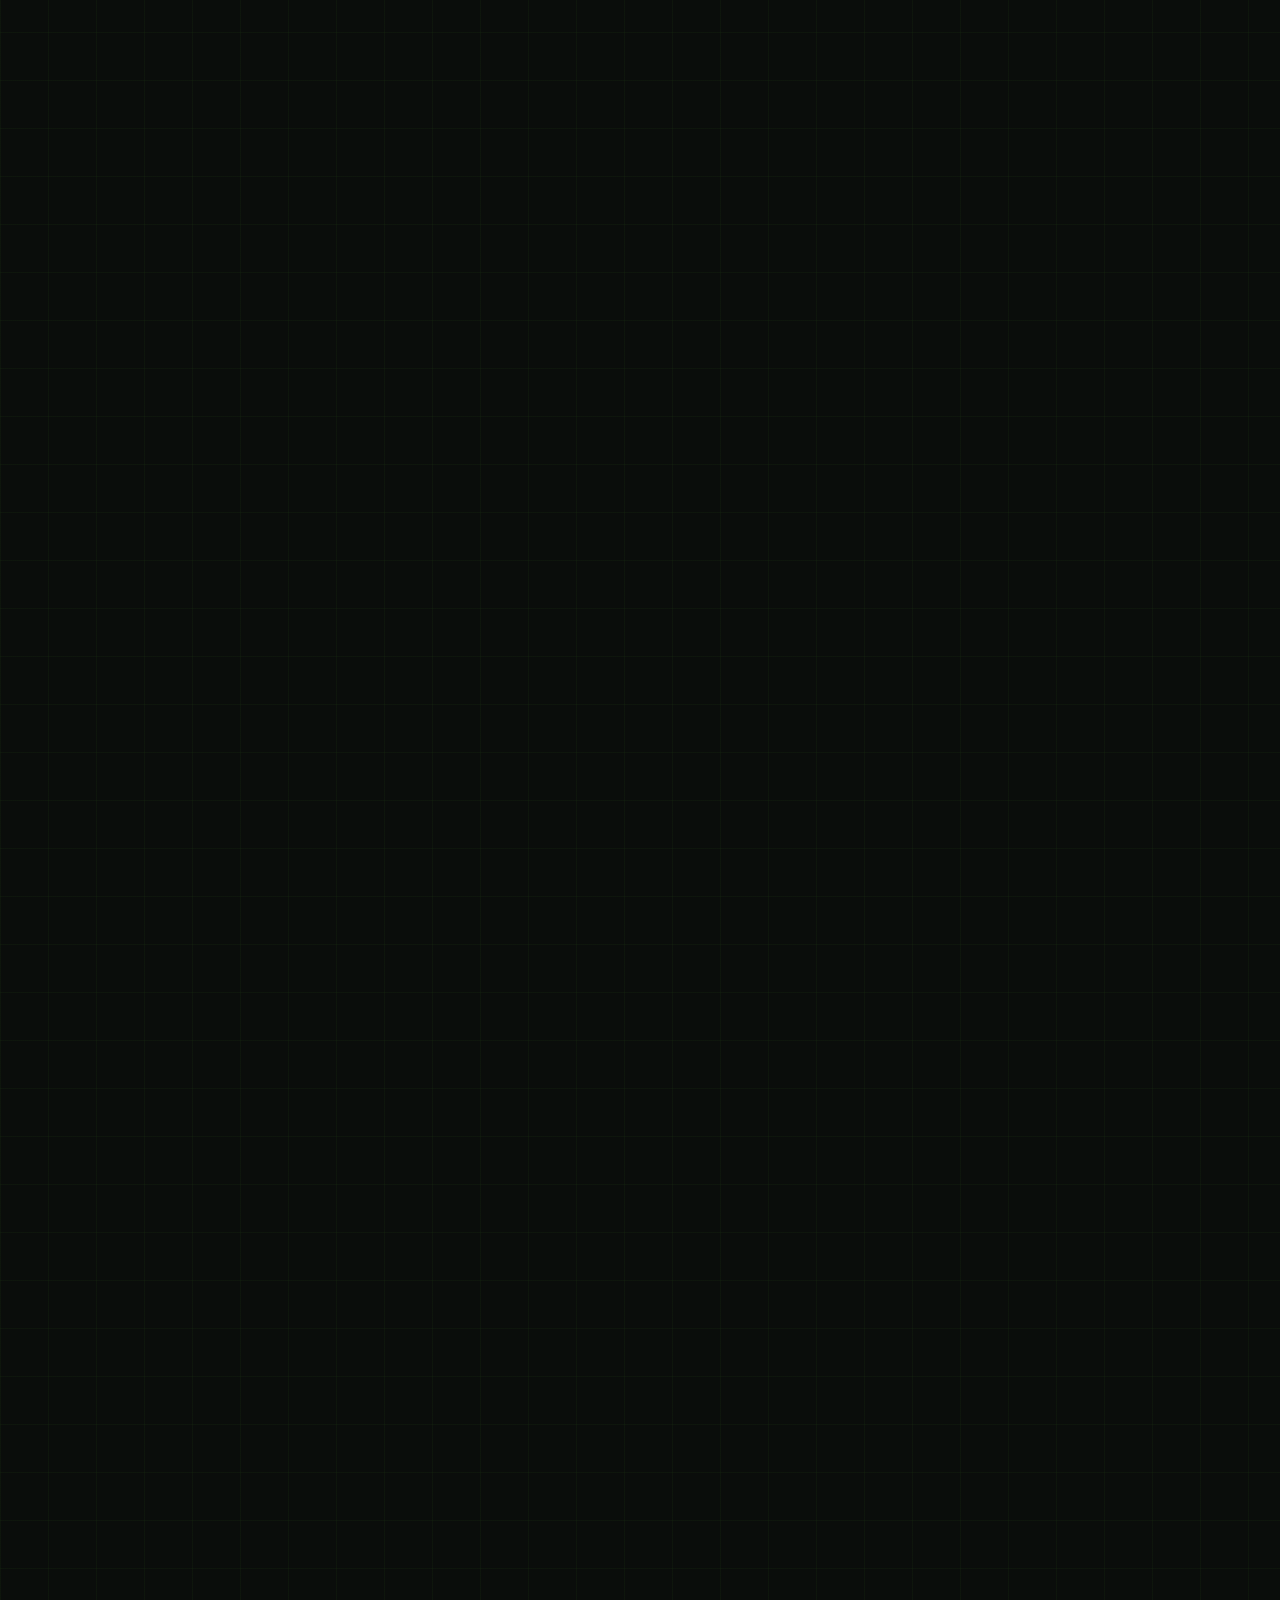
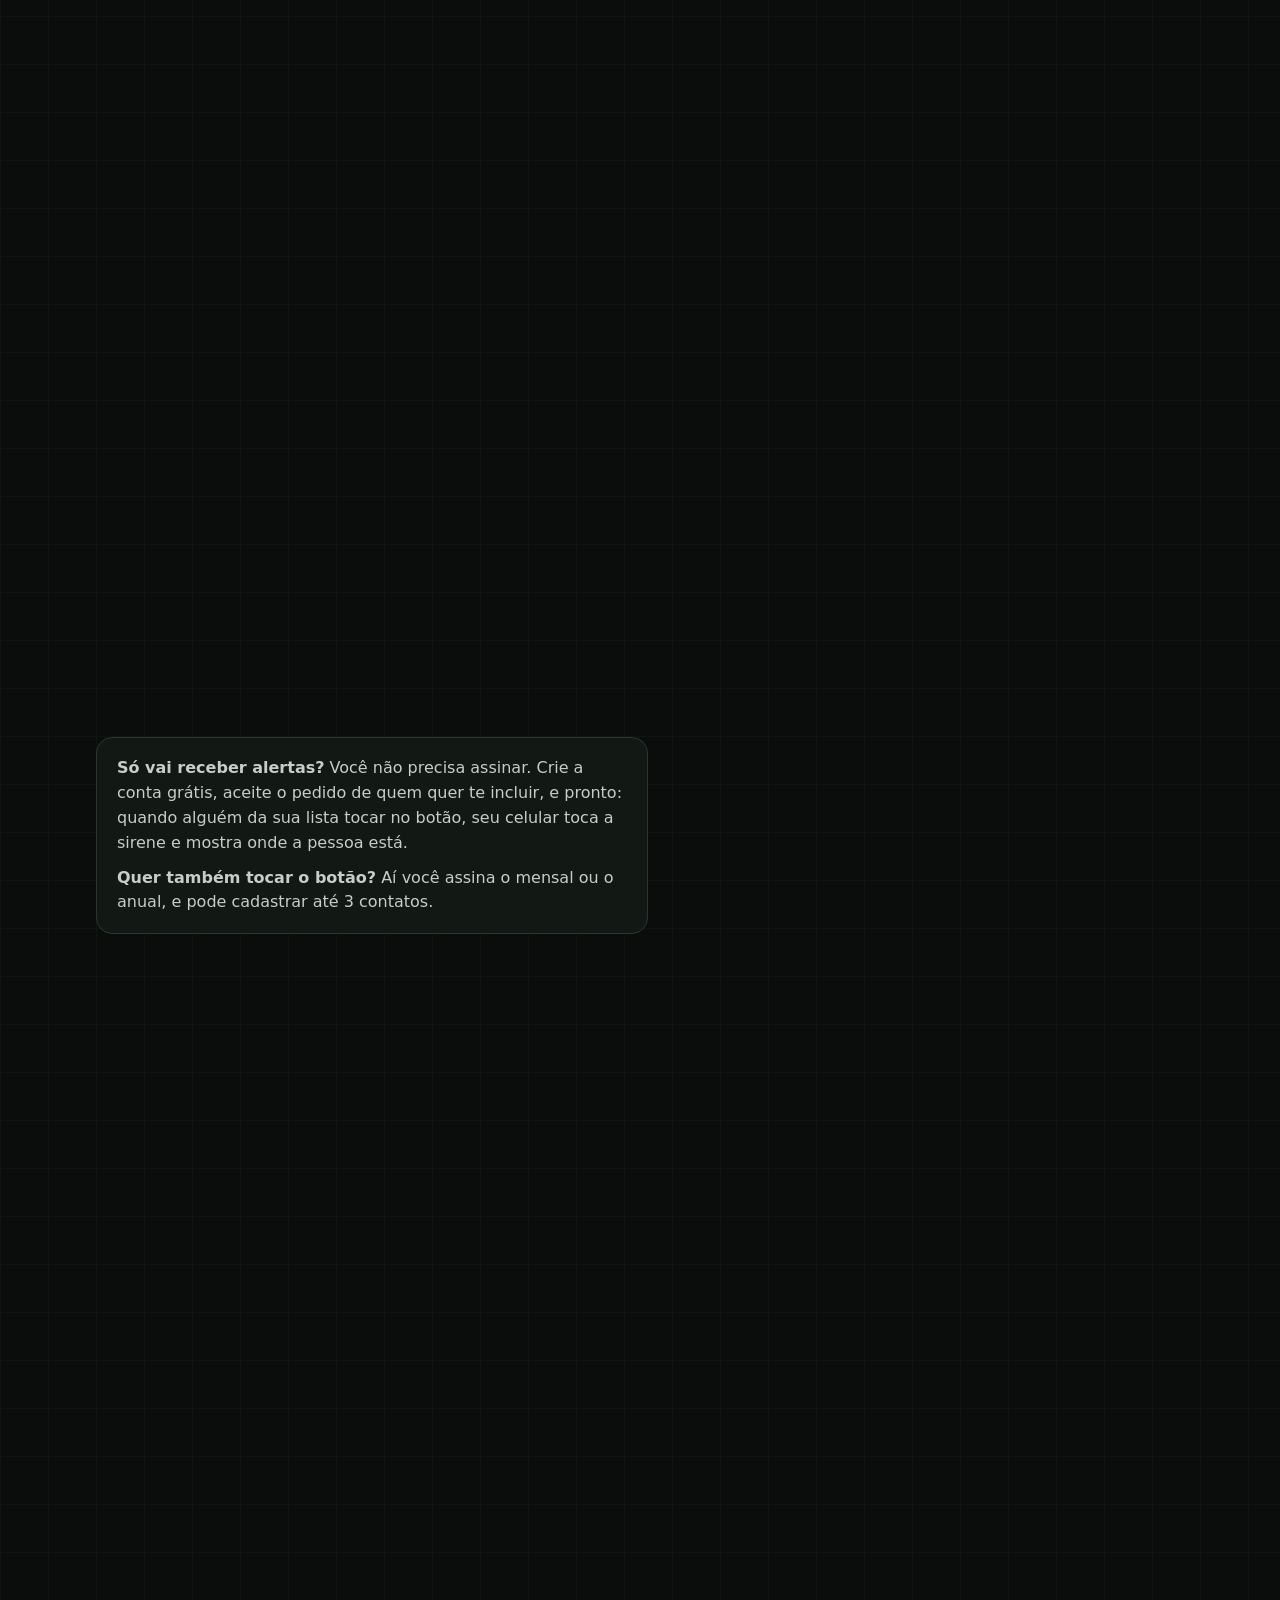
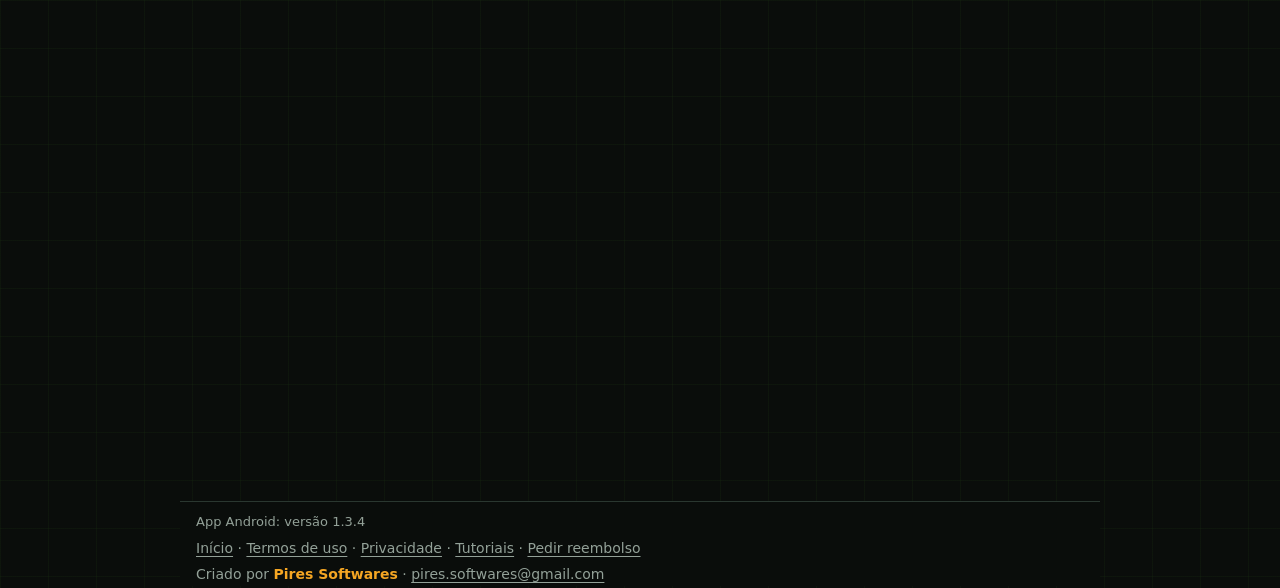
==== commit b7853365: "Planos: quem só recebe alertas não precisa assinar; comprar deixa claro que o gratuito não envia ale" ====
--- a/index.html
+++ b/index.html
@@ -187,7 +187,7 @@
       <div class="plan">
         <h3>Gratuito</h3>
         <p class="price">R$ 0</p>
-        <p>Recebe os alertas dos seus contatos. Ideal para quem cuida.</p>
+        <p>Só recebe os alertas dos seus contatos. <b>Não precisa assinar nada.</b></p>
       </div>
       <div class="plan">
         <h3>Mensal</h3>
@@ -207,6 +207,10 @@
         <p class="price"><s id="precoAntigo" class="antigo" hidden>R$ 79,90</s> R$ <span id="precoAnual">79,90</span></p>
         <p>Pagamento único por 12 meses, via Pix ou cartão, sem renovação automática. Equivale a ~R$ <span id="equiv">6,66</span>/mês.<span id="promoAte"></span></p>
       </div>
+    </div>
+    <div class="quem-recebe">
+      <p><b>Só vai receber alertas?</b> Você não precisa assinar. Crie a conta grátis, aceite o pedido de quem quer te incluir, e pronto: quando alguém da sua lista tocar no botão, seu celular toca a sirene e mostra onde a pessoa está.</p>
+      <p><b>Quer também tocar o botão?</b> Aí você assina o mensal ou o anual, e pode cadastrar até 3 contatos.</p>
     </div>
     <p class="cta"><a class="btn" href="comprar.html">Quero comprar — passo a passo</a></p>
   </section>
--- a/style.css
+++ b/style.css
@@ -517,6 +517,11 @@
 @keyframes girar { to { transform: rotate(360deg); } }
 @media (prefers-reduced-motion: reduce) { .carregando::after { animation-duration: 2.5s; } }
 
+/* Quem só recebe alertas não assina (bloco abaixo dos planos na home) */
+.quem-recebe { max-width: 680px; margin: 24px auto 0; padding: 18px 20px; border: 1px solid var(--line); border-radius: 16px; background: var(--card); color: var(--silver); line-height: 1.55; }
+.quem-recebe p { margin: 0 0 10px; }
+.quem-recebe p:last-child { margin-bottom: 0; }
+
 /* Assistente de ajuda (ajuda.js): botão flutuante e painel de conversa */
 .ajuda-botao { position: fixed; right: 16px; bottom: 16px; z-index: 50; min-height: 48px; padding: 12px 18px; border: 0; border-radius: 999px; background: var(--green); color: var(--green-ink); font: inherit; font-weight: 700; cursor: pointer; box-shadow: 0 8px 24px rgba(0,0,0,.5); }
 .ajuda-painel { position: fixed; right: 16px; bottom: 76px; z-index: 51; width: min(380px, calc(100vw - 32px)); max-height: min(560px, 75vh); display: flex; flex-direction: column; background: var(--card); border: 1px solid var(--line); border-radius: 16px; box-shadow: 0 16px 40px rgba(0,0,0,.6); overflow: hidden; }
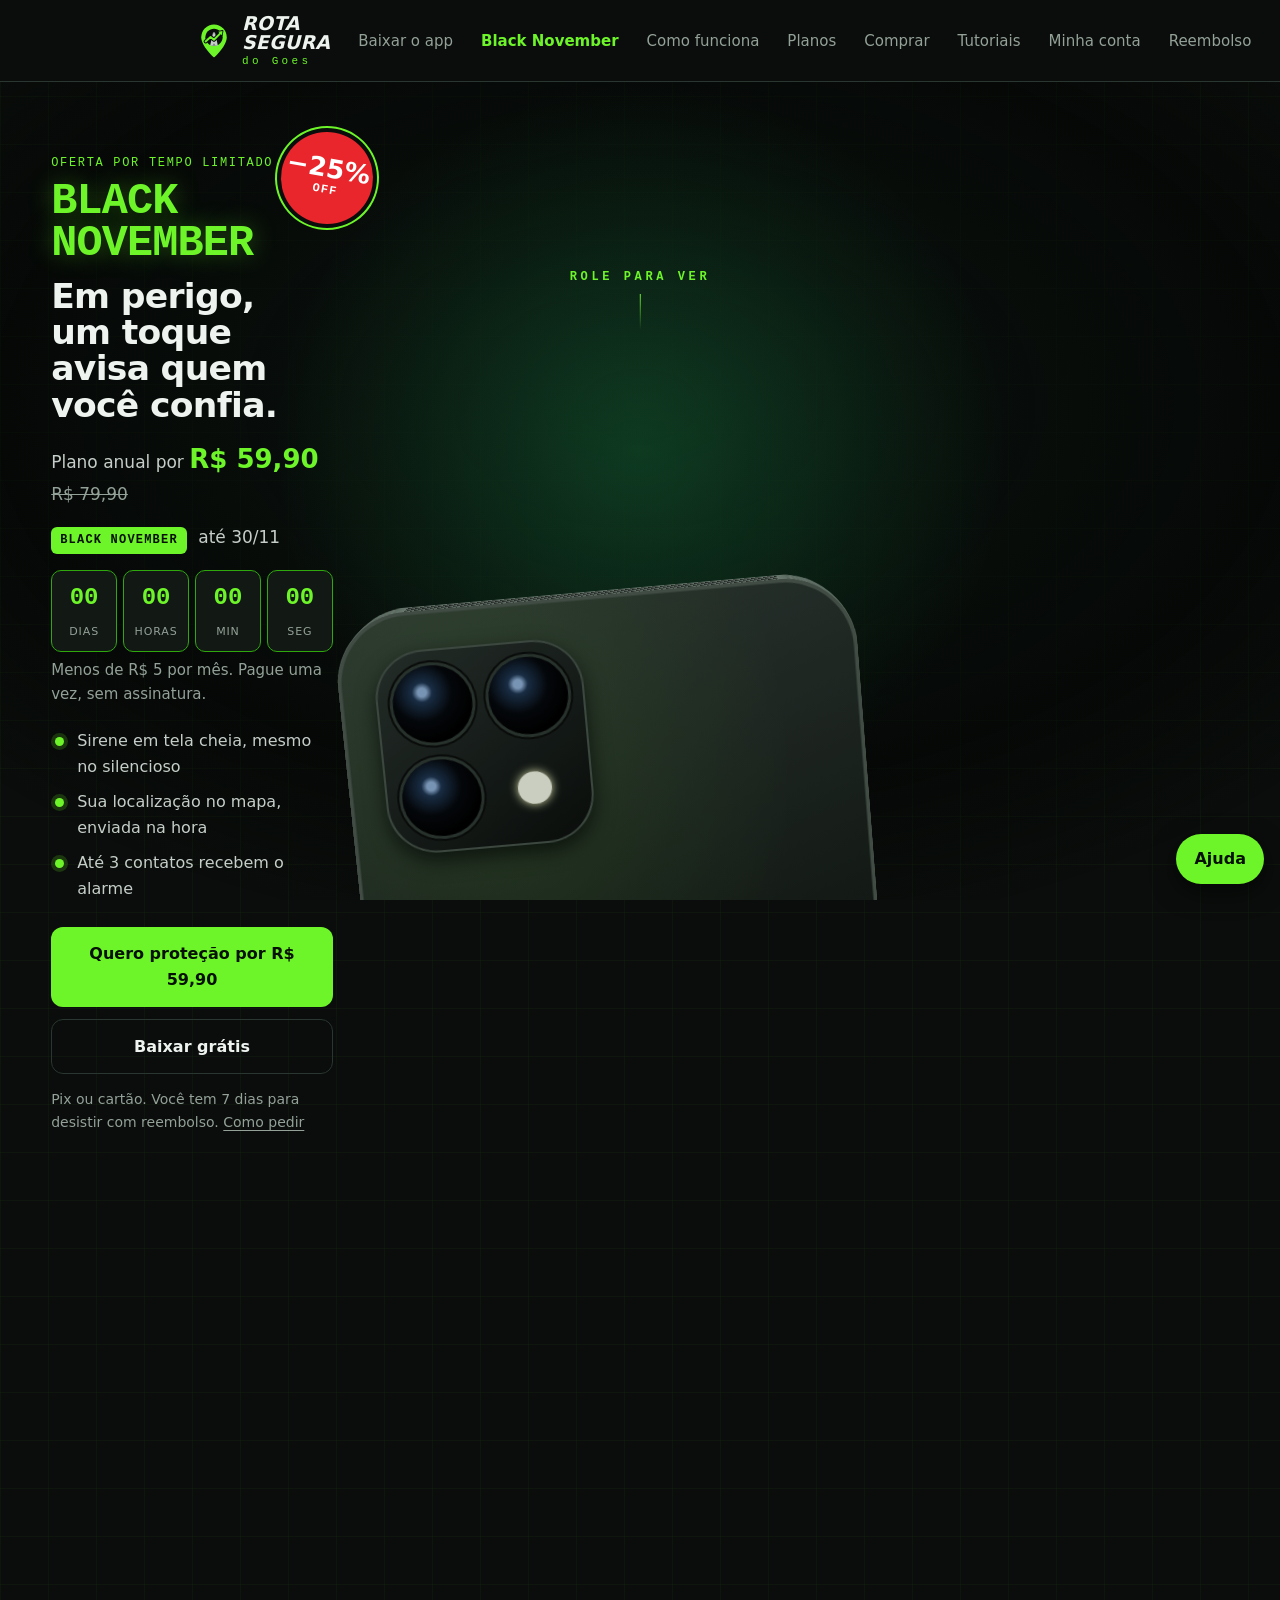
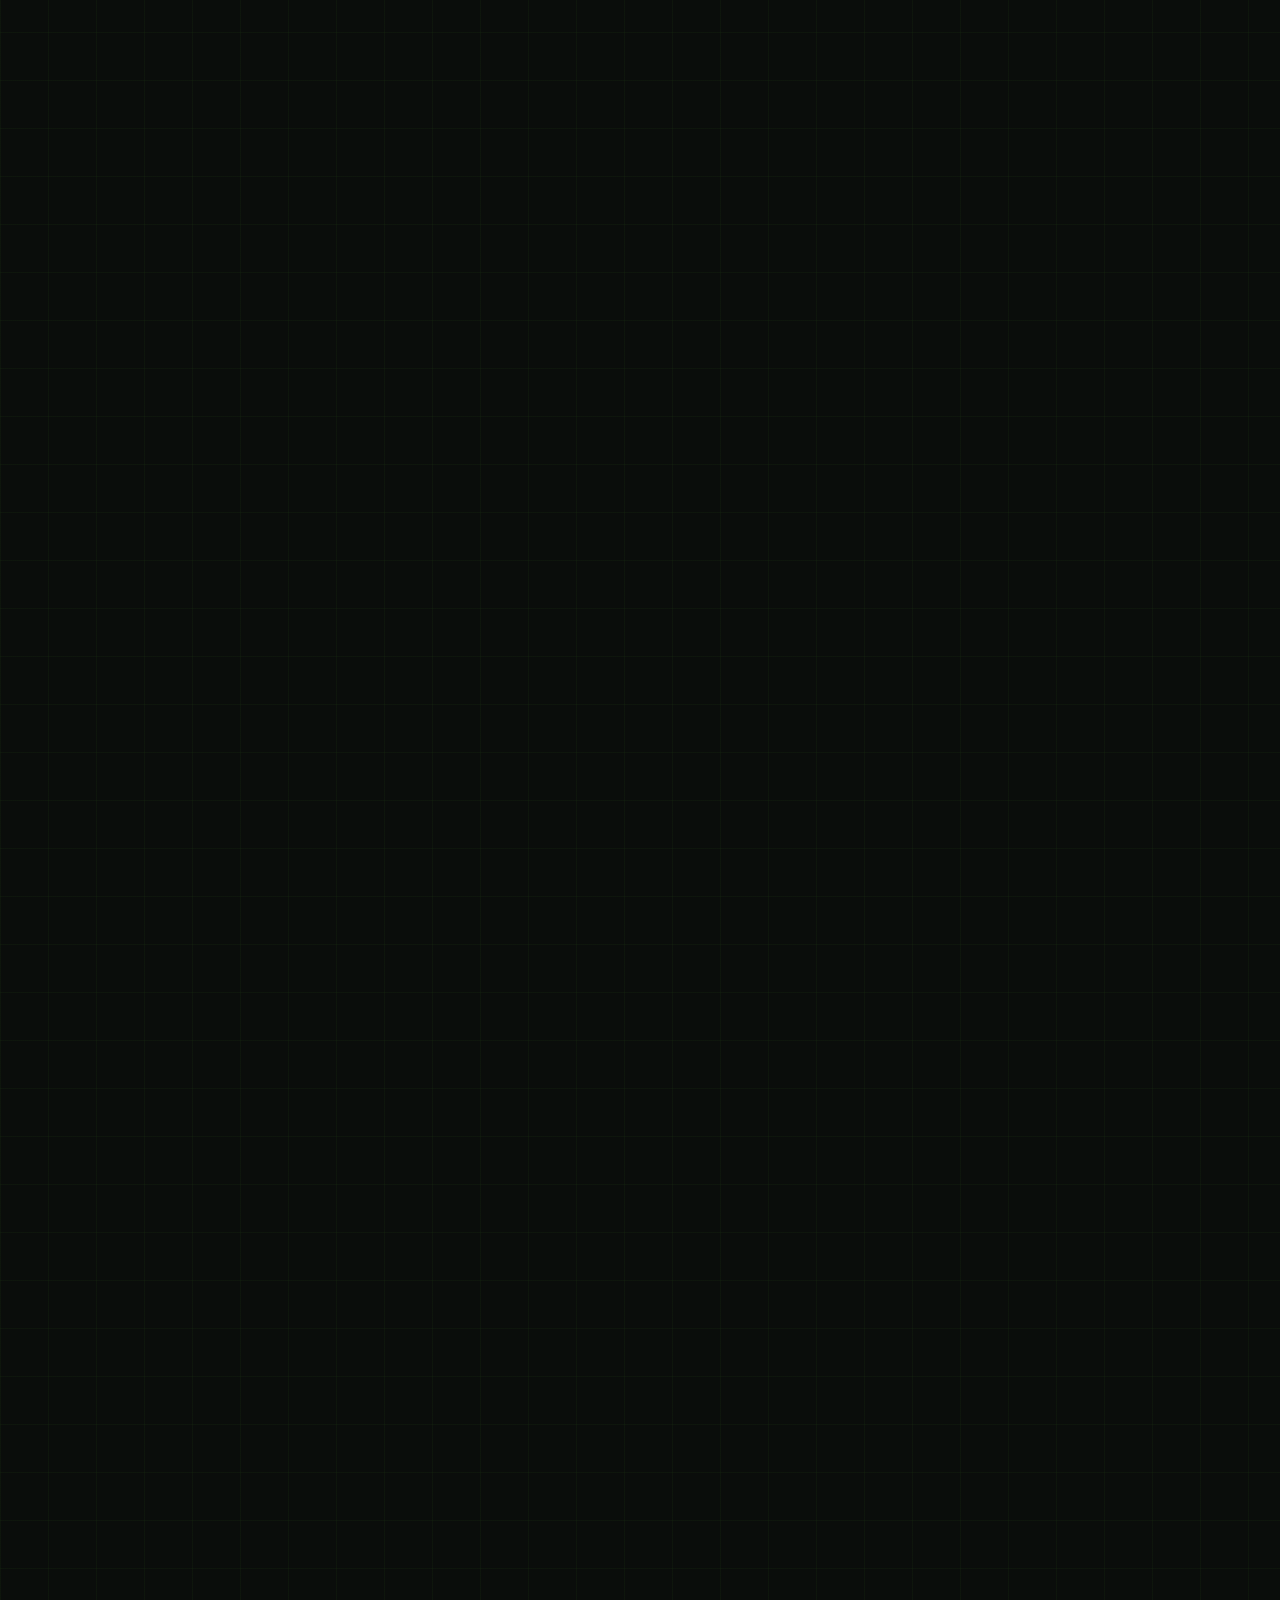
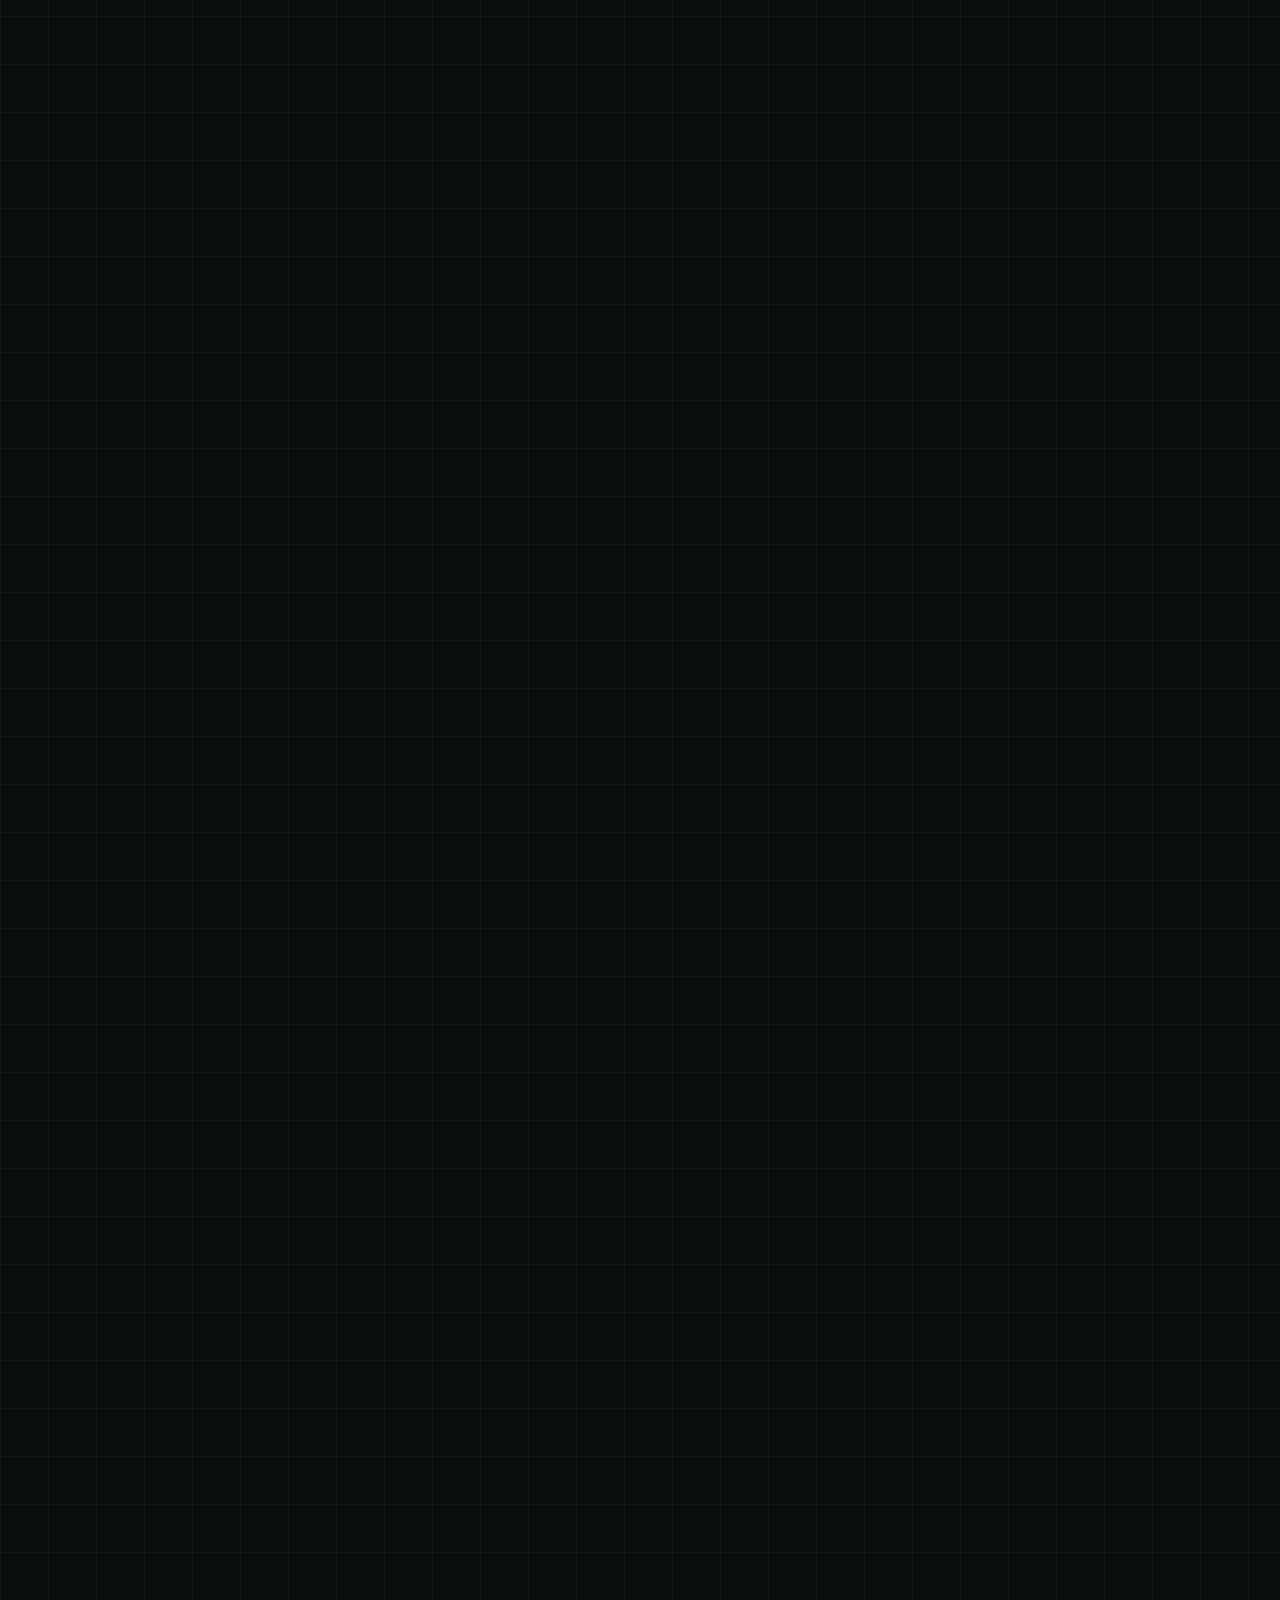
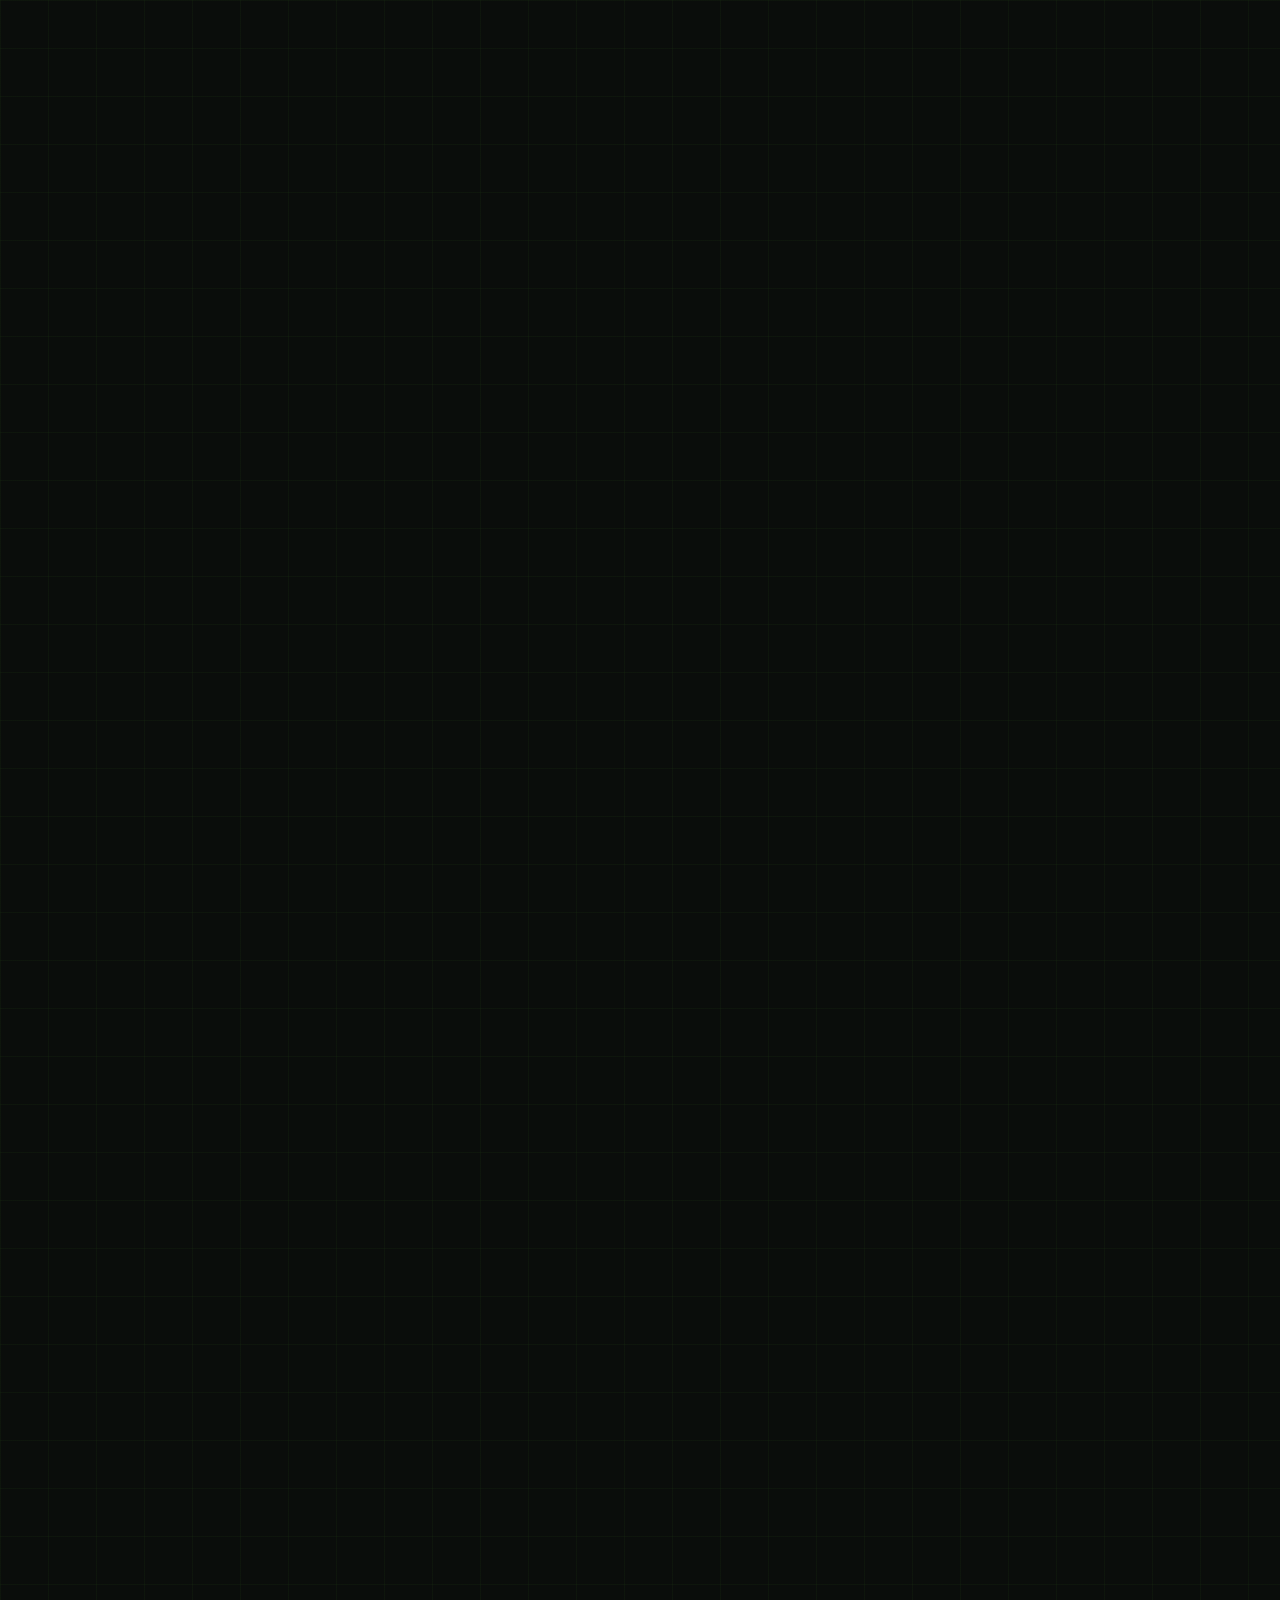
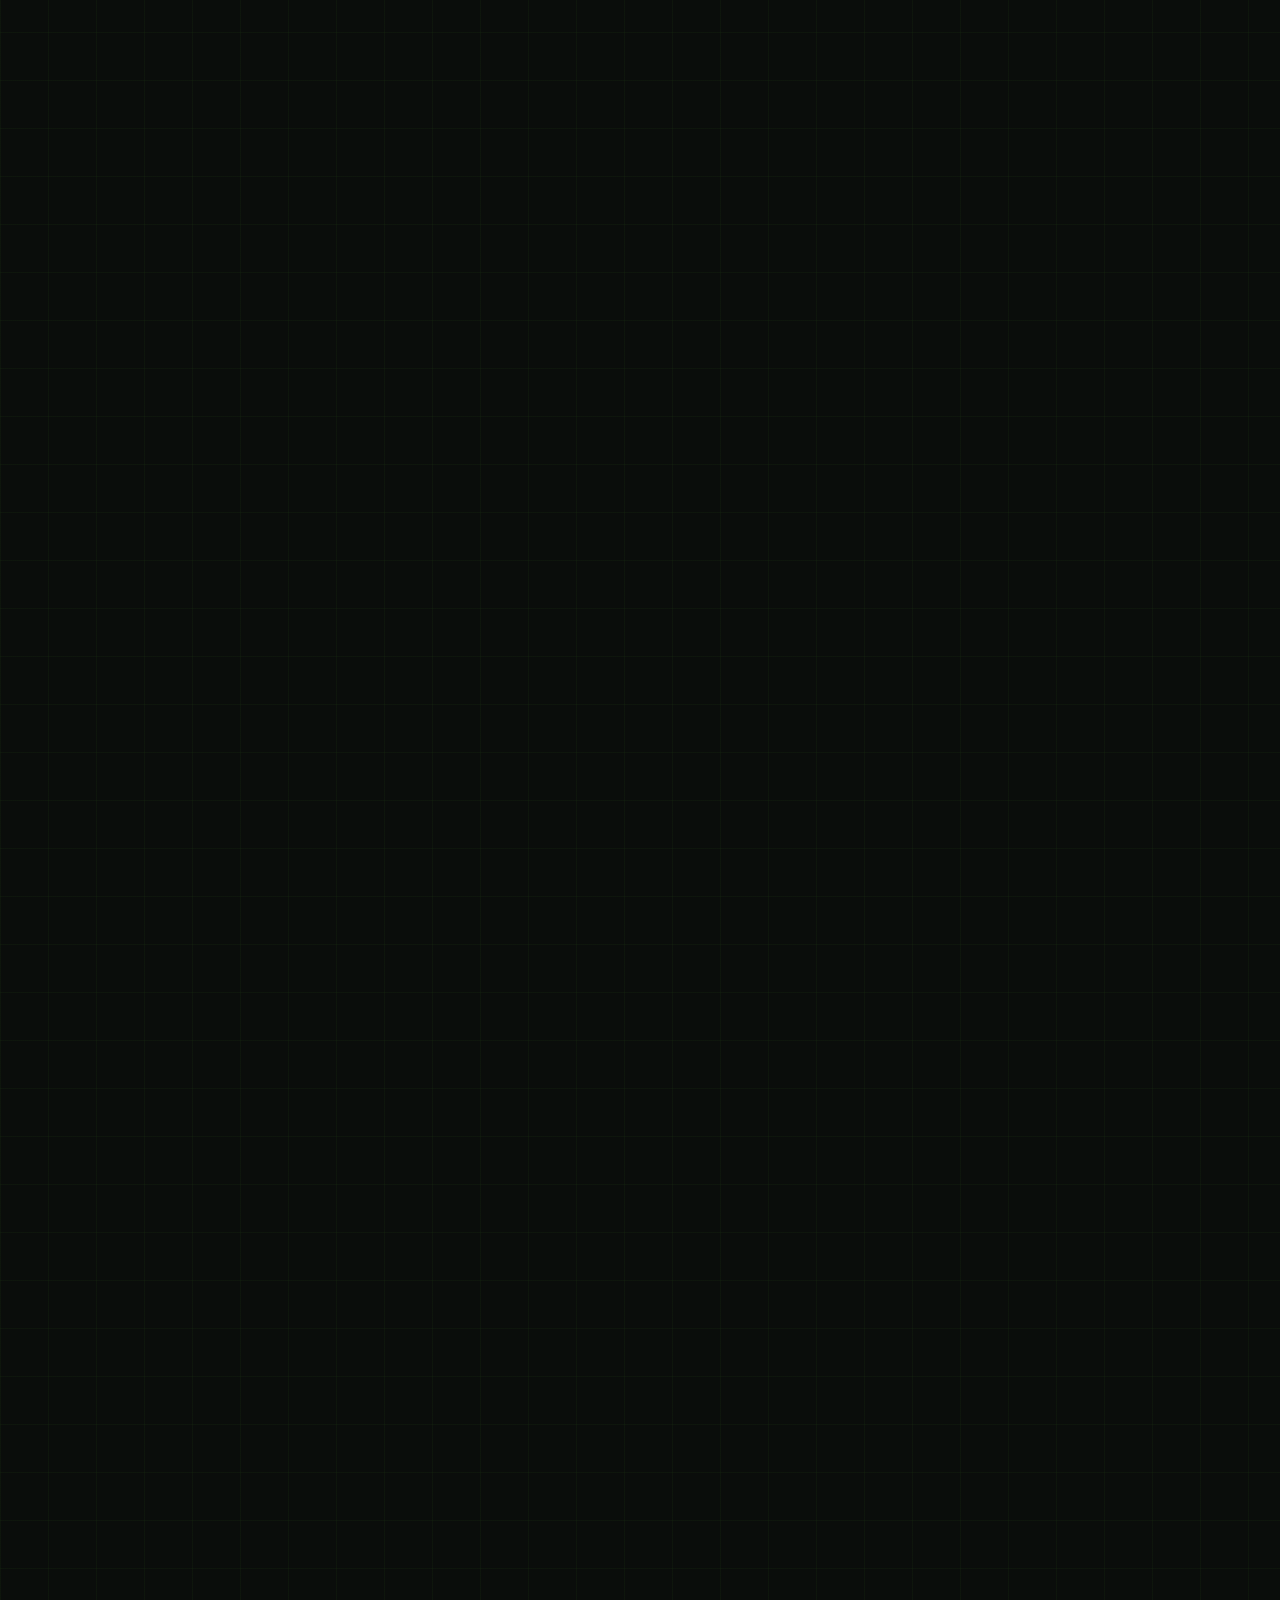
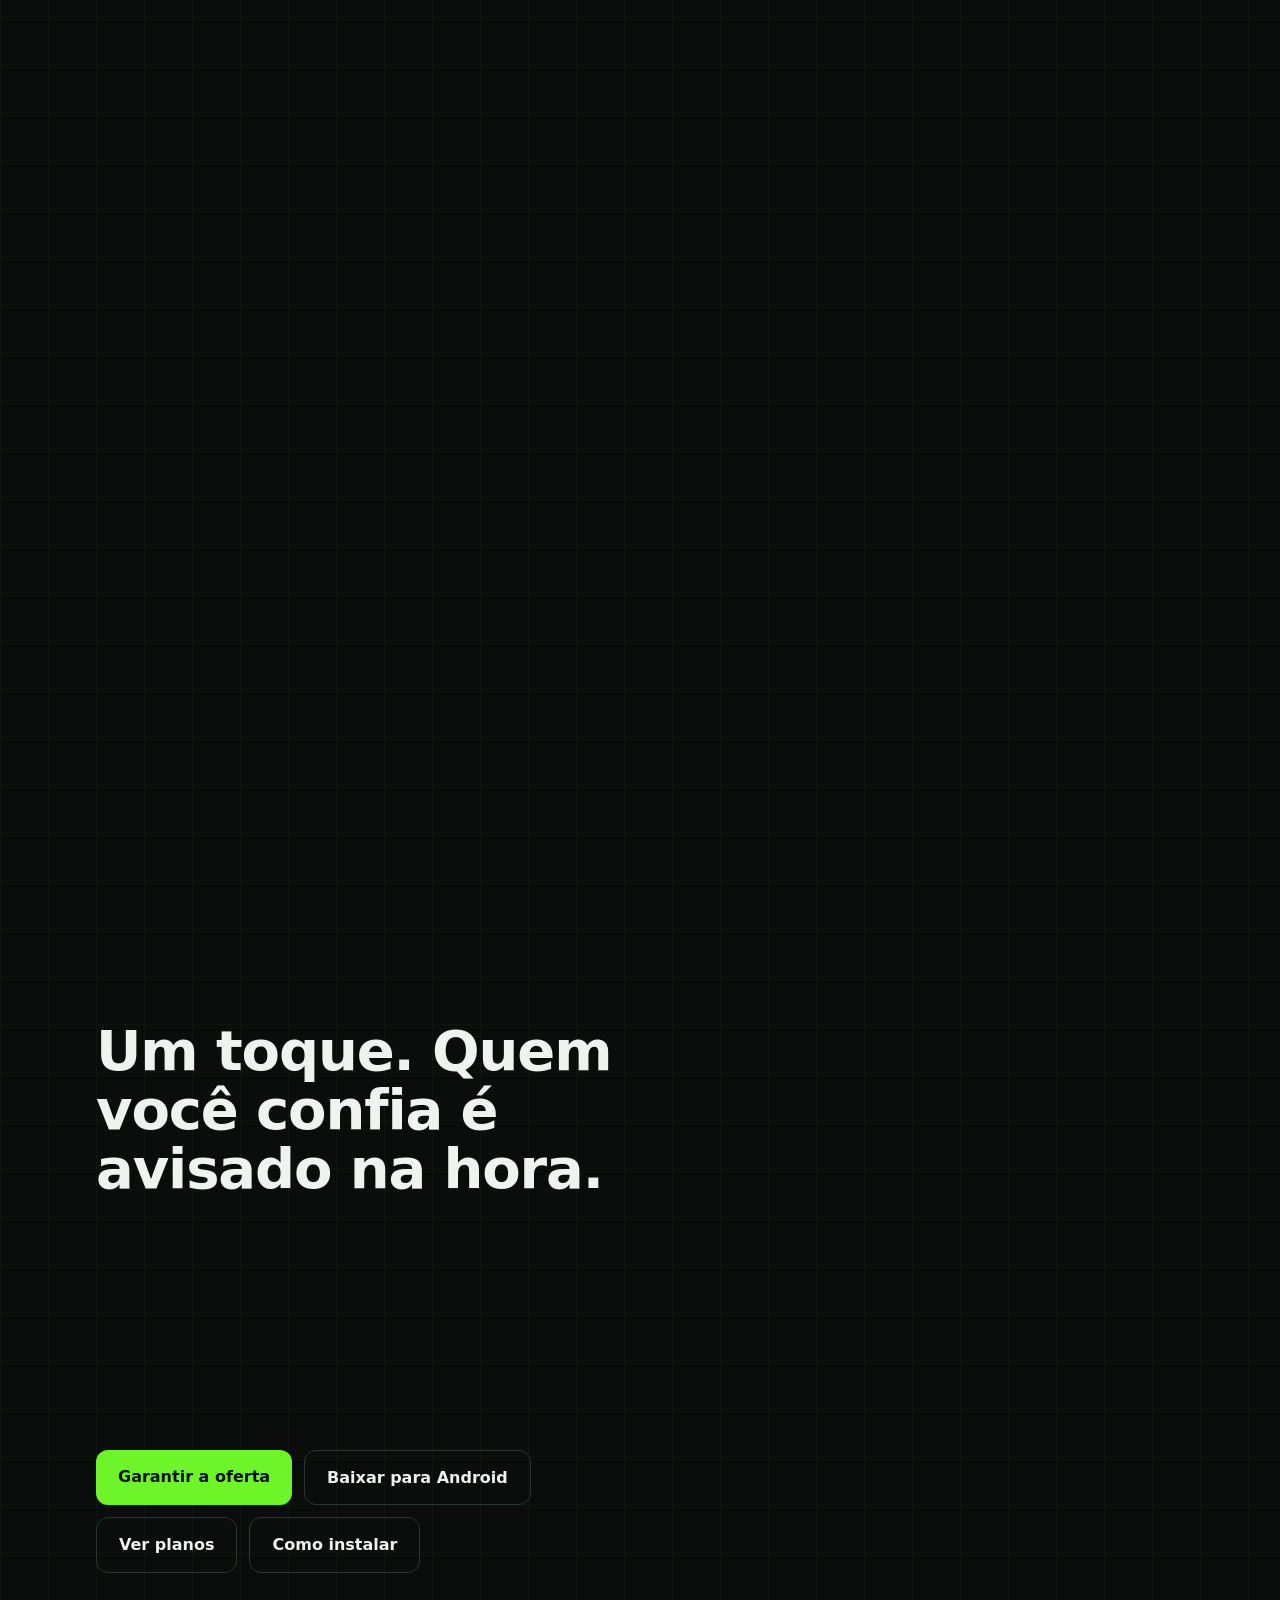
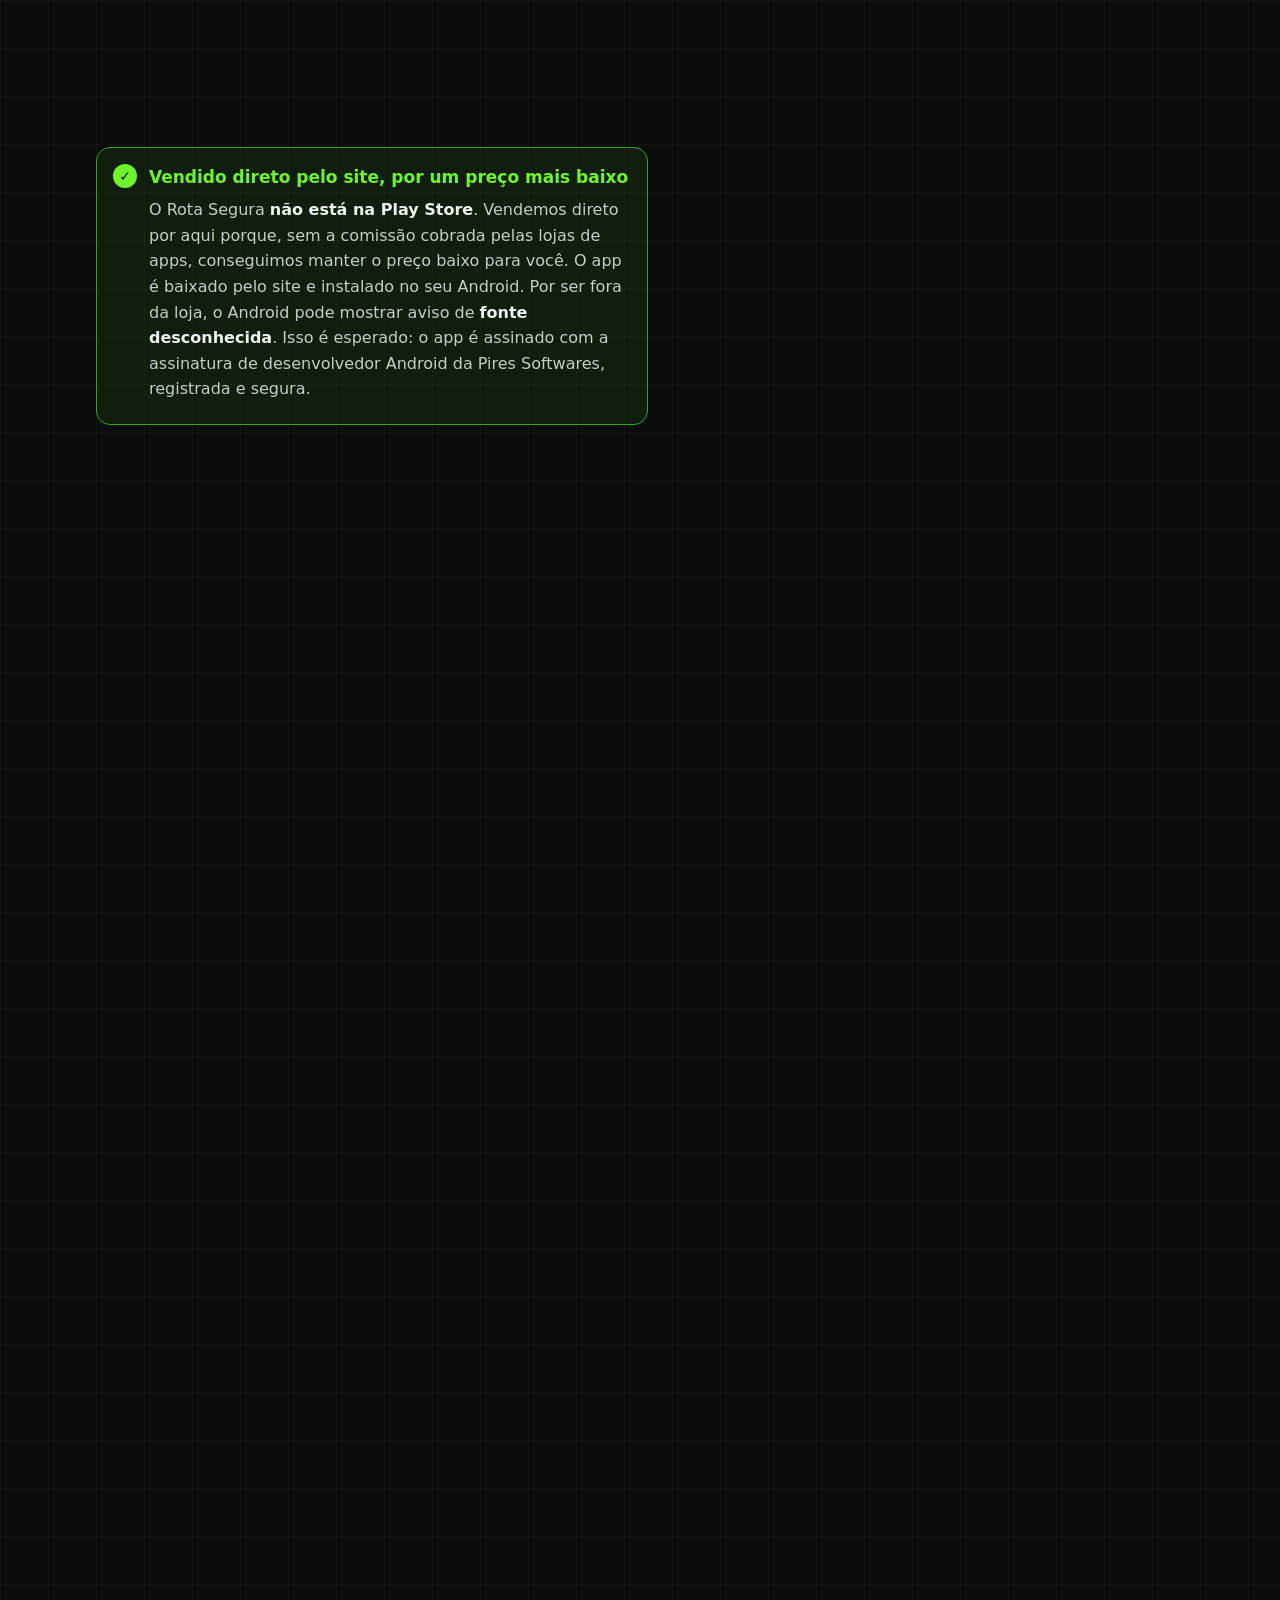
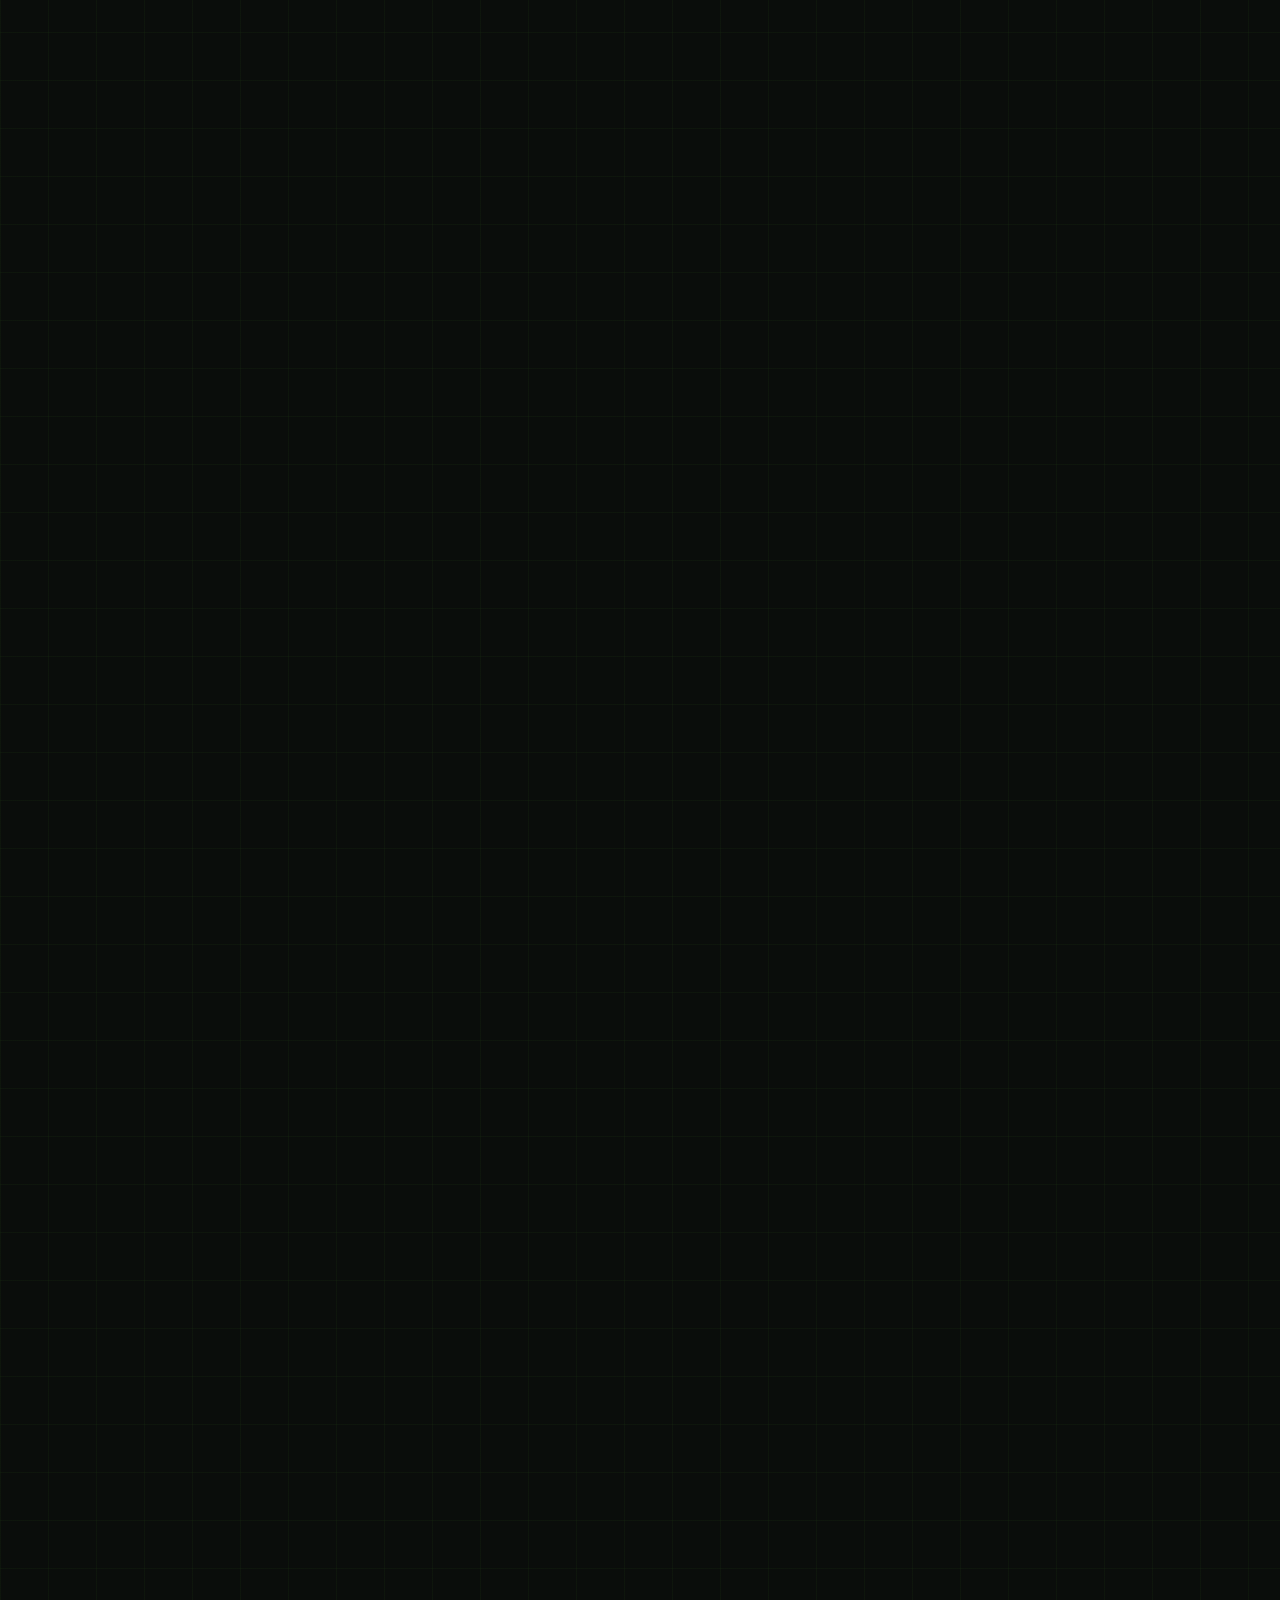
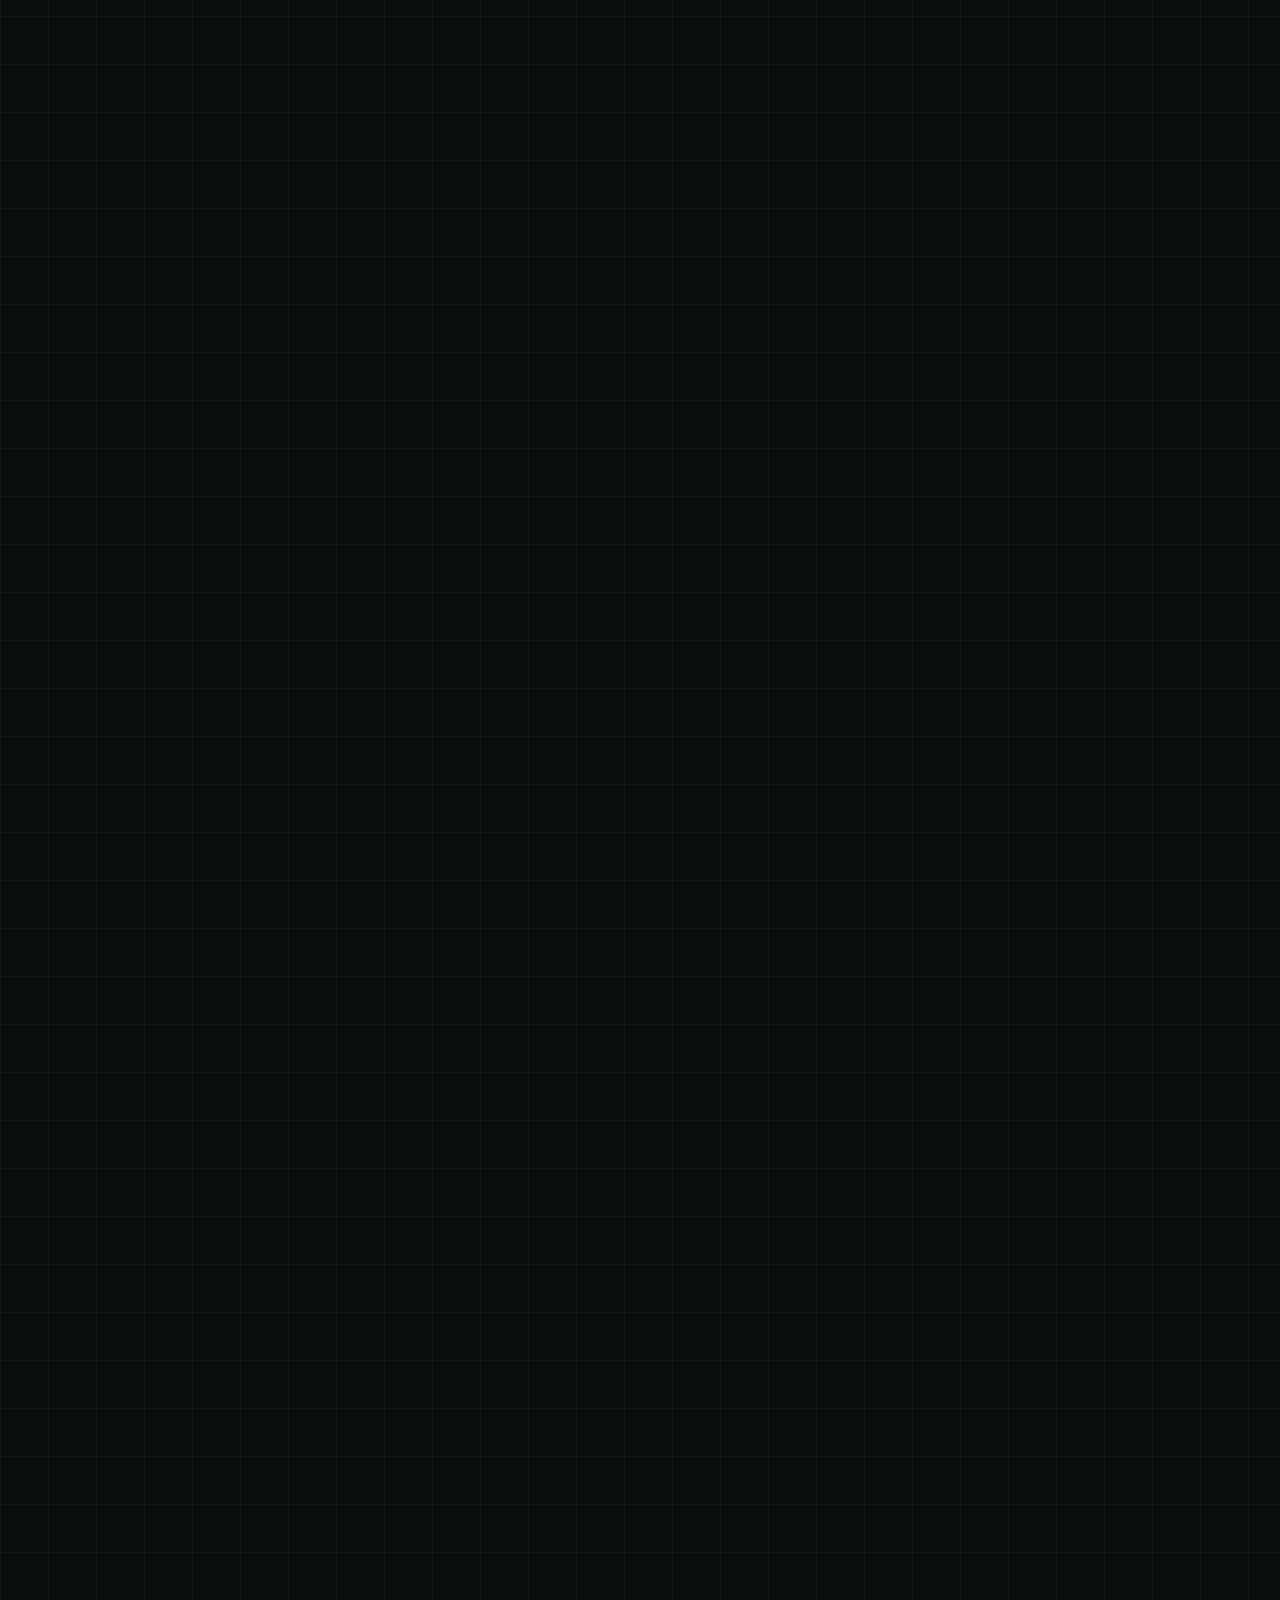
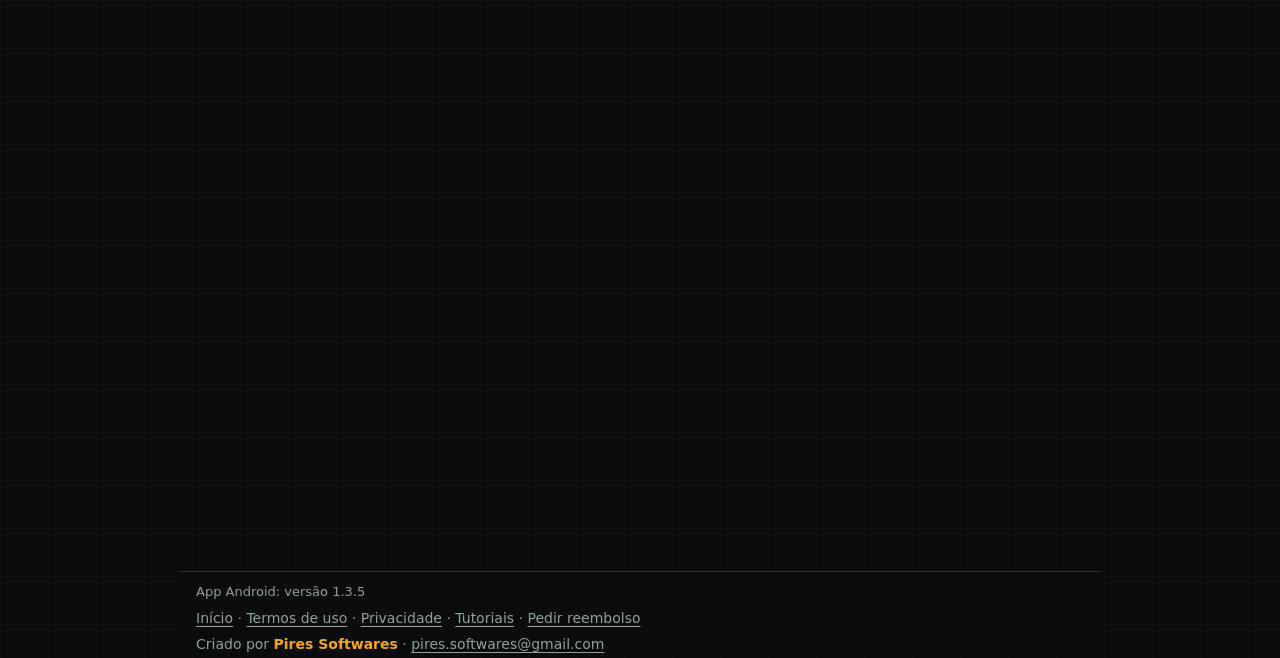
==== commit 276a3e6d: "Site 1.3.5" ====
--- a/index.html
+++ b/index.html
@@ -10,7 +10,7 @@
 <meta name="theme-color" content="#0A0D0B">
 <meta name="description" content="Botão de pânico que dispara um alarme de sirene no celular de quem você confia, com sua localização.">
 <script src="antiframe.js"></script>
-<link rel="stylesheet" href="style.css?v=7">
+<link rel="stylesheet" href="style.css?v=8">
 <script src="cena.js?v=4" defer></script>
 <script type="module" src="app.js"></script>
 </head>
@@ -91,7 +91,6 @@
       <h1 id="abre-t">Em perigo, um toque avisa quem você confia.</h1>
       <p class="abre-preco">Plano anual por <b id="promoBannerPreco">R$ 59,90</b> <s id="promoBannerAntigo">R$ 79,90</s></p>
       <p class="nov-chip"><span class="nov-tag" id="promoNome">Black November</span> <span id="promoContagem">até 30/11</span></p>
-      <p class="eyebrow">A oferta termina em</p>
       <div class="cronometro" role="timer" aria-label="Tempo que falta para o fim da oferta">
         <div><b id="cdDias">00</b><small>dias</small></div>
         <div><b id="cdHoras">00</b><small>horas</small></div>
@@ -127,6 +126,13 @@
       <a class="btn ghost" href="tutorial.html#instalar">Como instalar</a>
     </div>
   </section>
+
+  <div class="wrap">
+    <div class="loja" role="note">
+      <h3>Vendido direto pelo site, por um preço mais baixo</h3>
+      <p>O Rota Segura <b>não está na Play Store</b>. Vendemos direto por aqui porque, sem a comissão cobrada pelas lojas de apps, conseguimos manter o preço baixo para você. O app é baixado pelo site e instalado no seu Android. Por ser fora da loja, o Android pode mostrar aviso de <b>fonte desconhecida</b>. Isso é esperado: o app é assinado com a assinatura de desenvolvedor Android da Pires Softwares, registrada e segura.</p>
+    </div>
+  </div>
 
   <section id="por-dentro" class="wrap passeio" aria-labelledby="pd-titulo">
     <h2 id="pd-titulo">Por dentro do app</h2>
@@ -187,7 +193,7 @@
       <div class="plan">
         <h3>Gratuito</h3>
         <p class="price">R$ 0</p>
-        <p>Só recebe os alertas dos seus contatos. <b>Não precisa assinar nada.</b></p>
+        <p>Recebe os alertas dos seus contatos. Ideal para quem cuida.</p>
       </div>
       <div class="plan">
         <h3>Mensal</h3>
@@ -207,10 +213,6 @@
         <p class="price"><s id="precoAntigo" class="antigo" hidden>R$ 79,90</s> R$ <span id="precoAnual">79,90</span></p>
         <p>Pagamento único por 12 meses, via Pix ou cartão, sem renovação automática. Equivale a ~R$ <span id="equiv">6,66</span>/mês.<span id="promoAte"></span></p>
       </div>
-    </div>
-    <div class="quem-recebe">
-      <p><b>Só vai receber alertas?</b> Você não precisa assinar. Crie a conta grátis, aceite o pedido de quem quer te incluir, e pronto: quando alguém da sua lista tocar no botão, seu celular toca a sirene e mostra onde a pessoa está.</p>
-      <p><b>Quer também tocar o botão?</b> Aí você assina o mensal ou o anual, e pode cadastrar até 3 contatos.</p>
     </div>
     <p class="cta"><a class="btn" href="comprar.html">Quero comprar — passo a passo</a></p>
   </section>
--- a/style.css
+++ b/style.css
@@ -225,6 +225,13 @@
 .internet h3 { margin: 0 0 6px; font-size: 17px; color: #ff9a9c; }
 .internet p { margin: 6px 0; color: var(--silver); }
 .internet b { color: var(--text); }
+
+/* Destaque: venda direta pelo site (verde da marca, mais calmo que o aviso vermelho) */
+.loja { margin: 16px 0; padding: 16px 18px 16px 52px; border-radius: 14px; border: 1px solid var(--green-deep); background: rgba(110,245,42,.07); position: relative; }
+.loja::before { content: "✓"; position: absolute; left: 16px; top: 16px; width: 24px; height: 24px; border-radius: 50%; background: var(--green); color: var(--green-ink); font-weight: 800; font-size: 14px; display: grid; place-items: center; }
+.loja h3 { margin: 0 0 6px; font-size: 17px; color: var(--green); }
+.loja p { margin: 6px 0; color: var(--silver); }
+.loja b { color: var(--text); }
 
 /* Funciona de app para app (index.html) */
 .ponte-lead { font-size: 18px; color: var(--silver); max-width: 64ch; margin: 0 0 24px; }
@@ -517,21 +524,16 @@
 @keyframes girar { to { transform: rotate(360deg); } }
 @media (prefers-reduced-motion: reduce) { .carregando::after { animation-duration: 2.5s; } }
 
-/* Quem só recebe alertas não assina (bloco abaixo dos planos na home) */
-.quem-recebe { max-width: 680px; margin: 24px auto 0; padding: 18px 20px; border: 1px solid var(--line); border-radius: 16px; background: var(--card); color: var(--silver); line-height: 1.55; }
-.quem-recebe p { margin: 0 0 10px; }
-.quem-recebe p:last-child { margin-bottom: 0; }
-
 /* Assistente de ajuda (ajuda.js): botão flutuante e painel de conversa */
 .ajuda-botao { position: fixed; right: 16px; bottom: 16px; z-index: 50; min-height: 48px; padding: 12px 18px; border: 0; border-radius: 999px; background: var(--green); color: var(--green-ink); font: inherit; font-weight: 700; cursor: pointer; box-shadow: 0 8px 24px rgba(0,0,0,.5); }
-.ajuda-painel { position: fixed; right: 16px; bottom: 76px; z-index: 51; width: min(380px, calc(100vw - 32px)); max-height: min(560px, 75vh); display: flex; flex-direction: column; background: var(--card); border: 1px solid var(--line); border-radius: 16px; box-shadow: 0 16px 40px rgba(0,0,0,.6); overflow: hidden; }
+.ajuda-painel { position: fixed; right: 16px; bottom: 76px; z-index: 51; width: min(360px, calc(100vw - 32px)); max-height: 70vh; display: flex; flex-direction: column; background: var(--card); border: 1px solid var(--line); border-radius: 16px; box-shadow: 0 16px 40px rgba(0,0,0,.6); overflow: hidden; }
 .ajuda-cabeca { display: flex; justify-content: space-between; align-items: center; padding: 12px 14px; border-bottom: 1px solid var(--line); color: var(--text); }
 .ajuda-fechar { min-width: 40px; min-height: 40px; border: 0; background: none; color: var(--text); font-size: 24px; cursor: pointer; }
-.ajuda-conversa { flex: 1; min-height: 0; overflow-y: auto; padding: 14px 12px; display: flex; flex-direction: column; gap: 10px; }
-.ajuda-msg { margin: 0; max-width: 86%; padding: 10px 14px; border-radius: 16px; font-size: 15px; line-height: 1.45; white-space: pre-line; }
-.ajuda-msg.bot { align-self: flex-start; border-bottom-left-radius: 4px; background: var(--card-hi); color: var(--silver); }
-.ajuda-msg.eu { align-self: flex-end; border-bottom-right-radius: 4px; background: var(--green-deep); color: #fff; }
-.ajuda-opcoes { display: flex; flex-wrap: wrap; gap: 8px; padding: 12px; border-top: 1px solid var(--line); max-height: 36vh; overflow-y: auto; }
-.ajuda-opcao { display: inline-flex; align-items: center; min-height: 40px; padding: 8px 14px; border: 1px solid var(--green-deep); border-radius: 999px; background: transparent; color: var(--text); font: inherit; font-size: 14px; line-height: 1.25; text-align: left; text-decoration: none; cursor: pointer; }
+.ajuda-conversa { flex: 1; overflow-y: auto; padding: 12px; display: flex; flex-direction: column; gap: 8px; }
+.ajuda-msg { margin: 0; max-width: 92%; padding: 10px 12px; border-radius: 14px; font-size: 15px; line-height: 1.45; white-space: pre-line; }
+.ajuda-msg.bot { align-self: flex-start; background: var(--card-hi); color: var(--silver); }
+.ajuda-msg.eu { align-self: flex-end; background: var(--green-deep); color: #fff; }
+.ajuda-opcoes { display: flex; flex-direction: column; gap: 8px; padding: 10px 12px 12px; border-top: 1px solid var(--line); max-height: 40vh; overflow-y: auto; }
+.ajuda-opcao { display: block; min-height: 44px; padding: 10px 14px; border: 1px solid var(--green-deep); border-radius: 12px; background: transparent; color: var(--text); font: inherit; text-align: left; text-decoration: none; cursor: pointer; }
 .ajuda-opcao:hover { background: var(--card-hi); }
 .ajuda-opcao.sec { border-color: var(--line); color: var(--muted); }
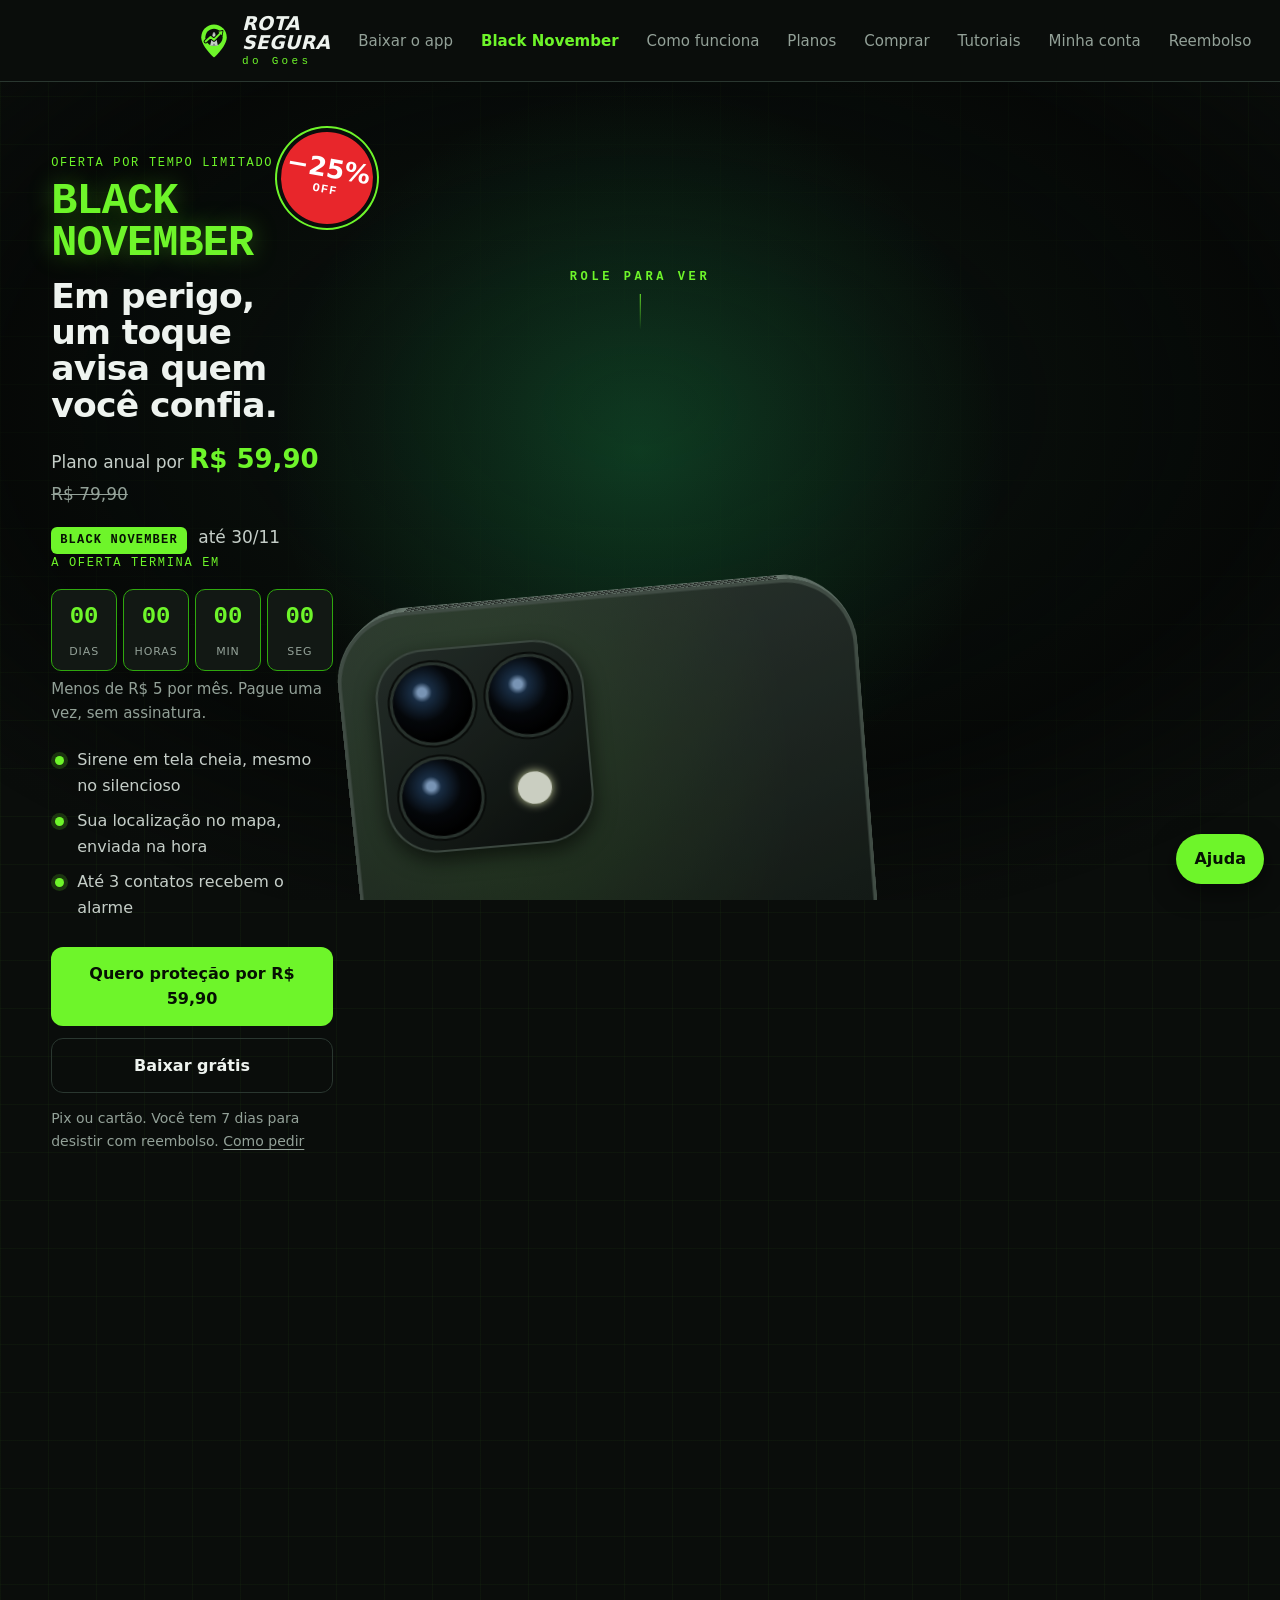
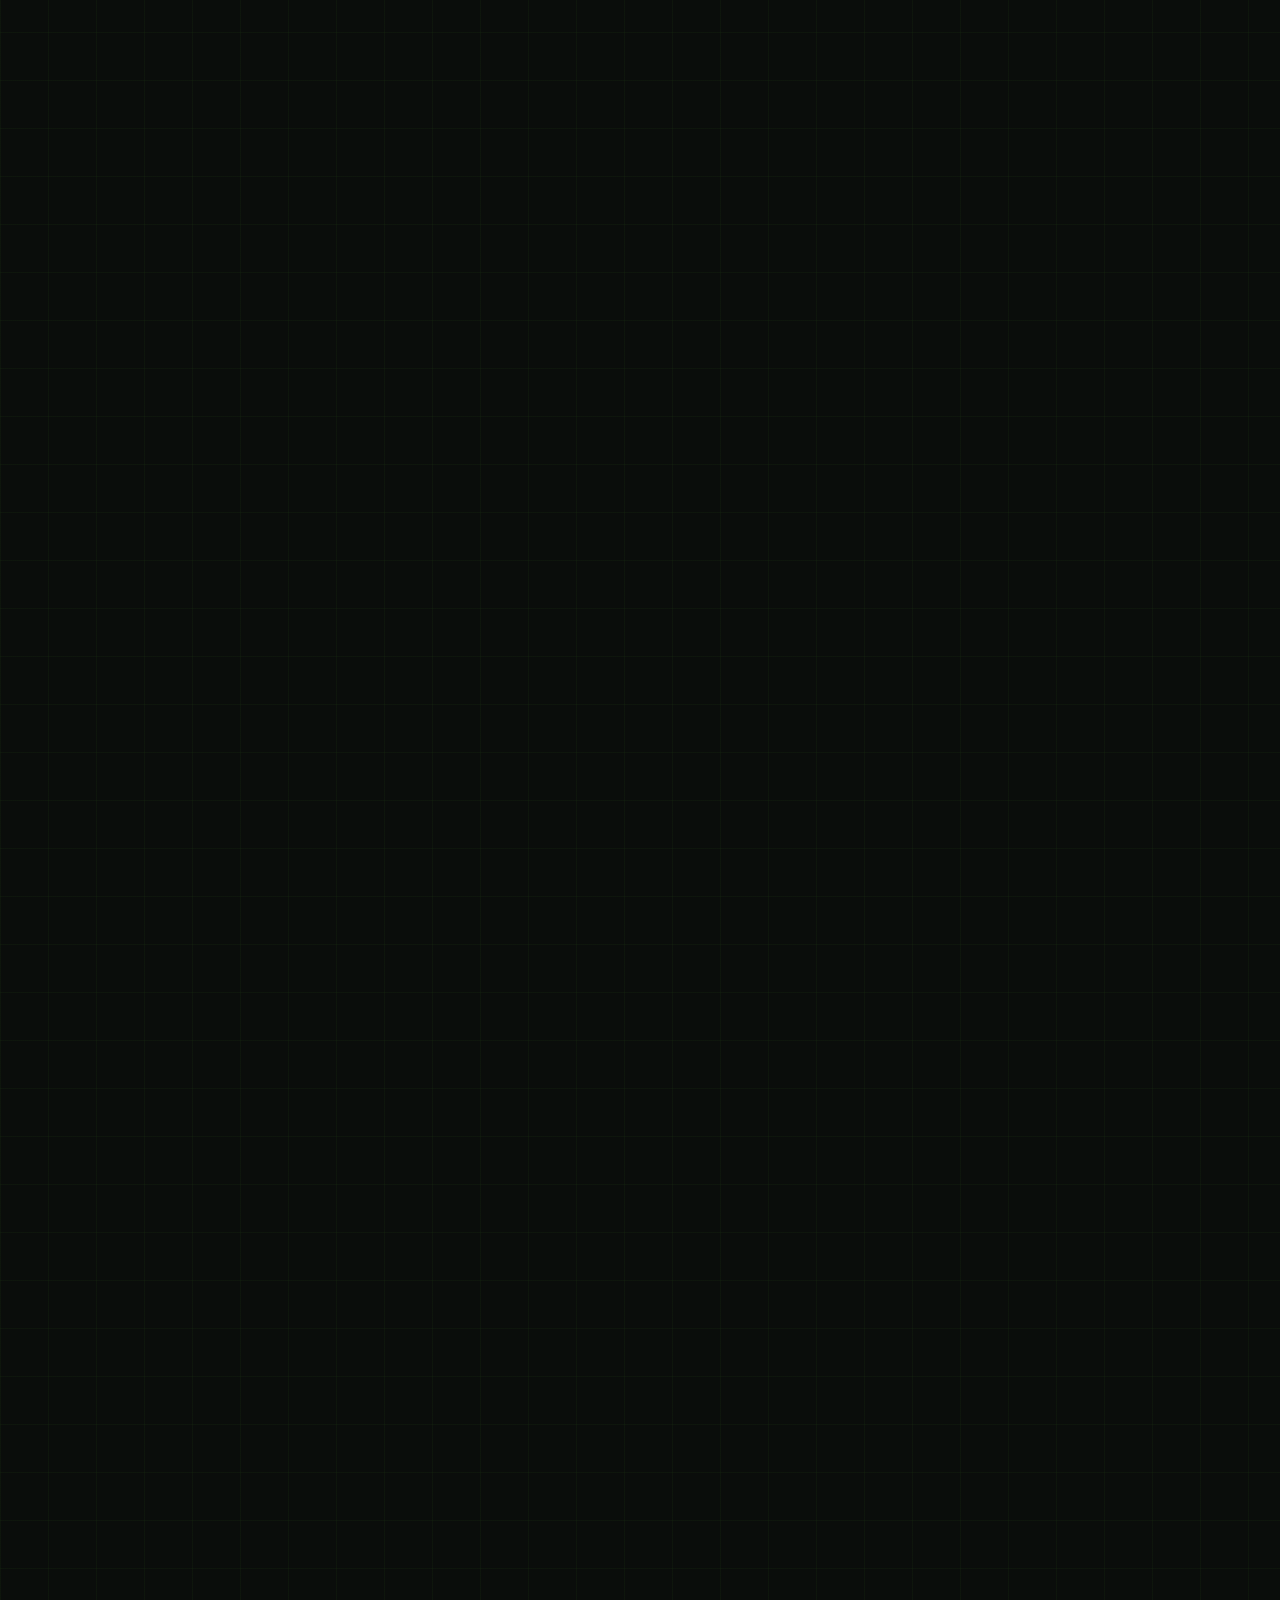
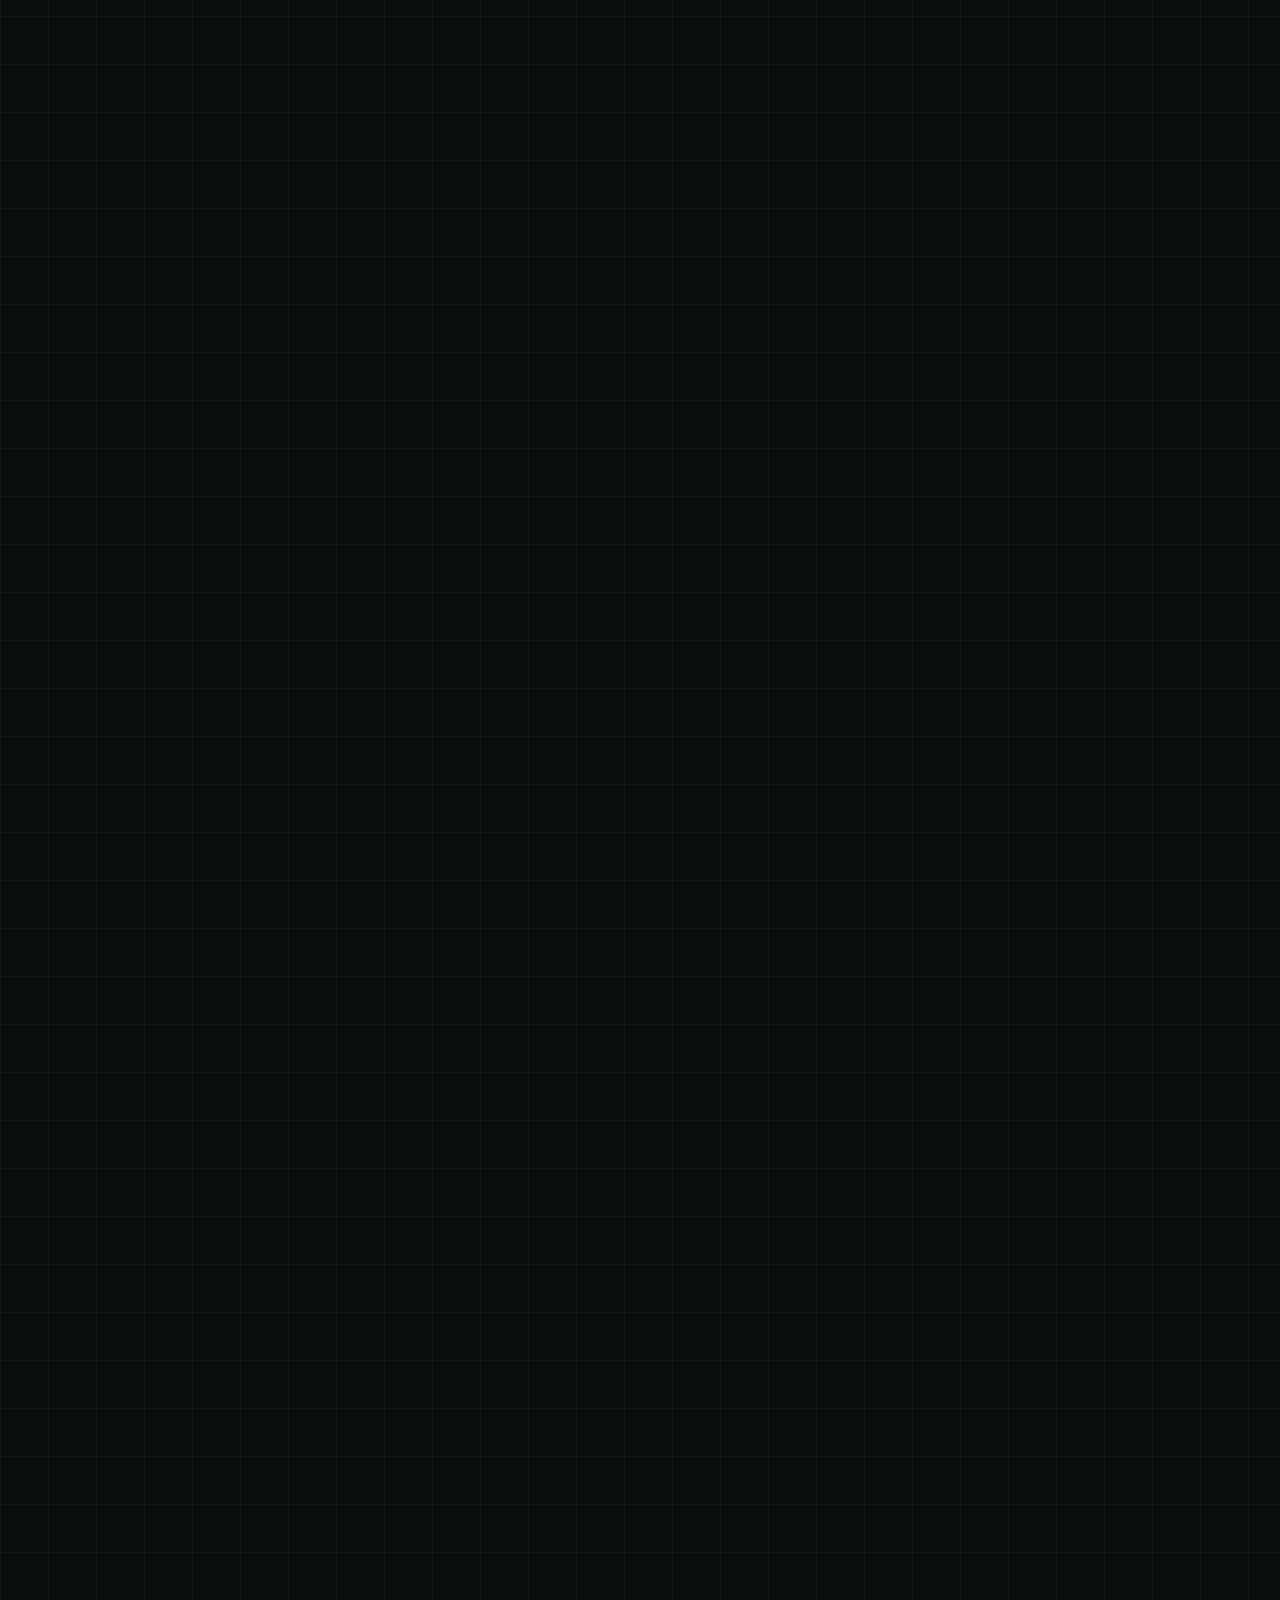
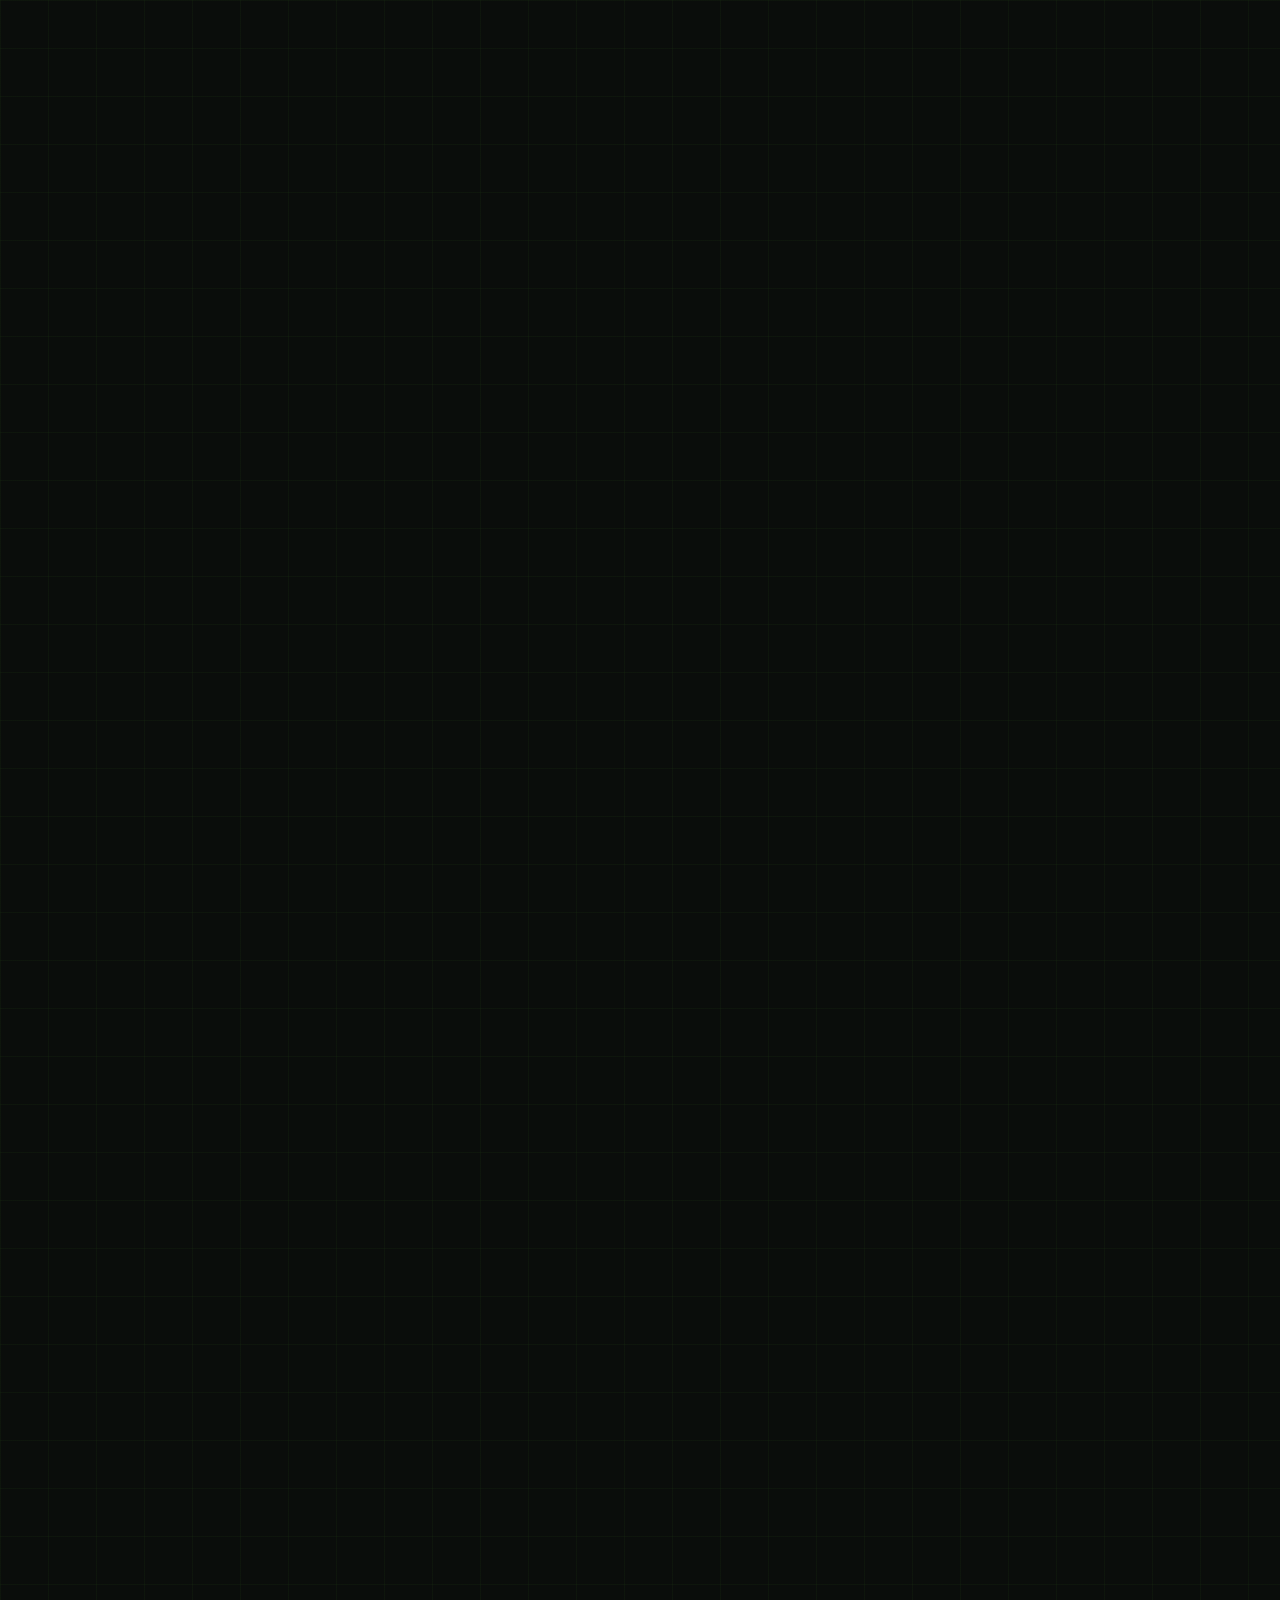
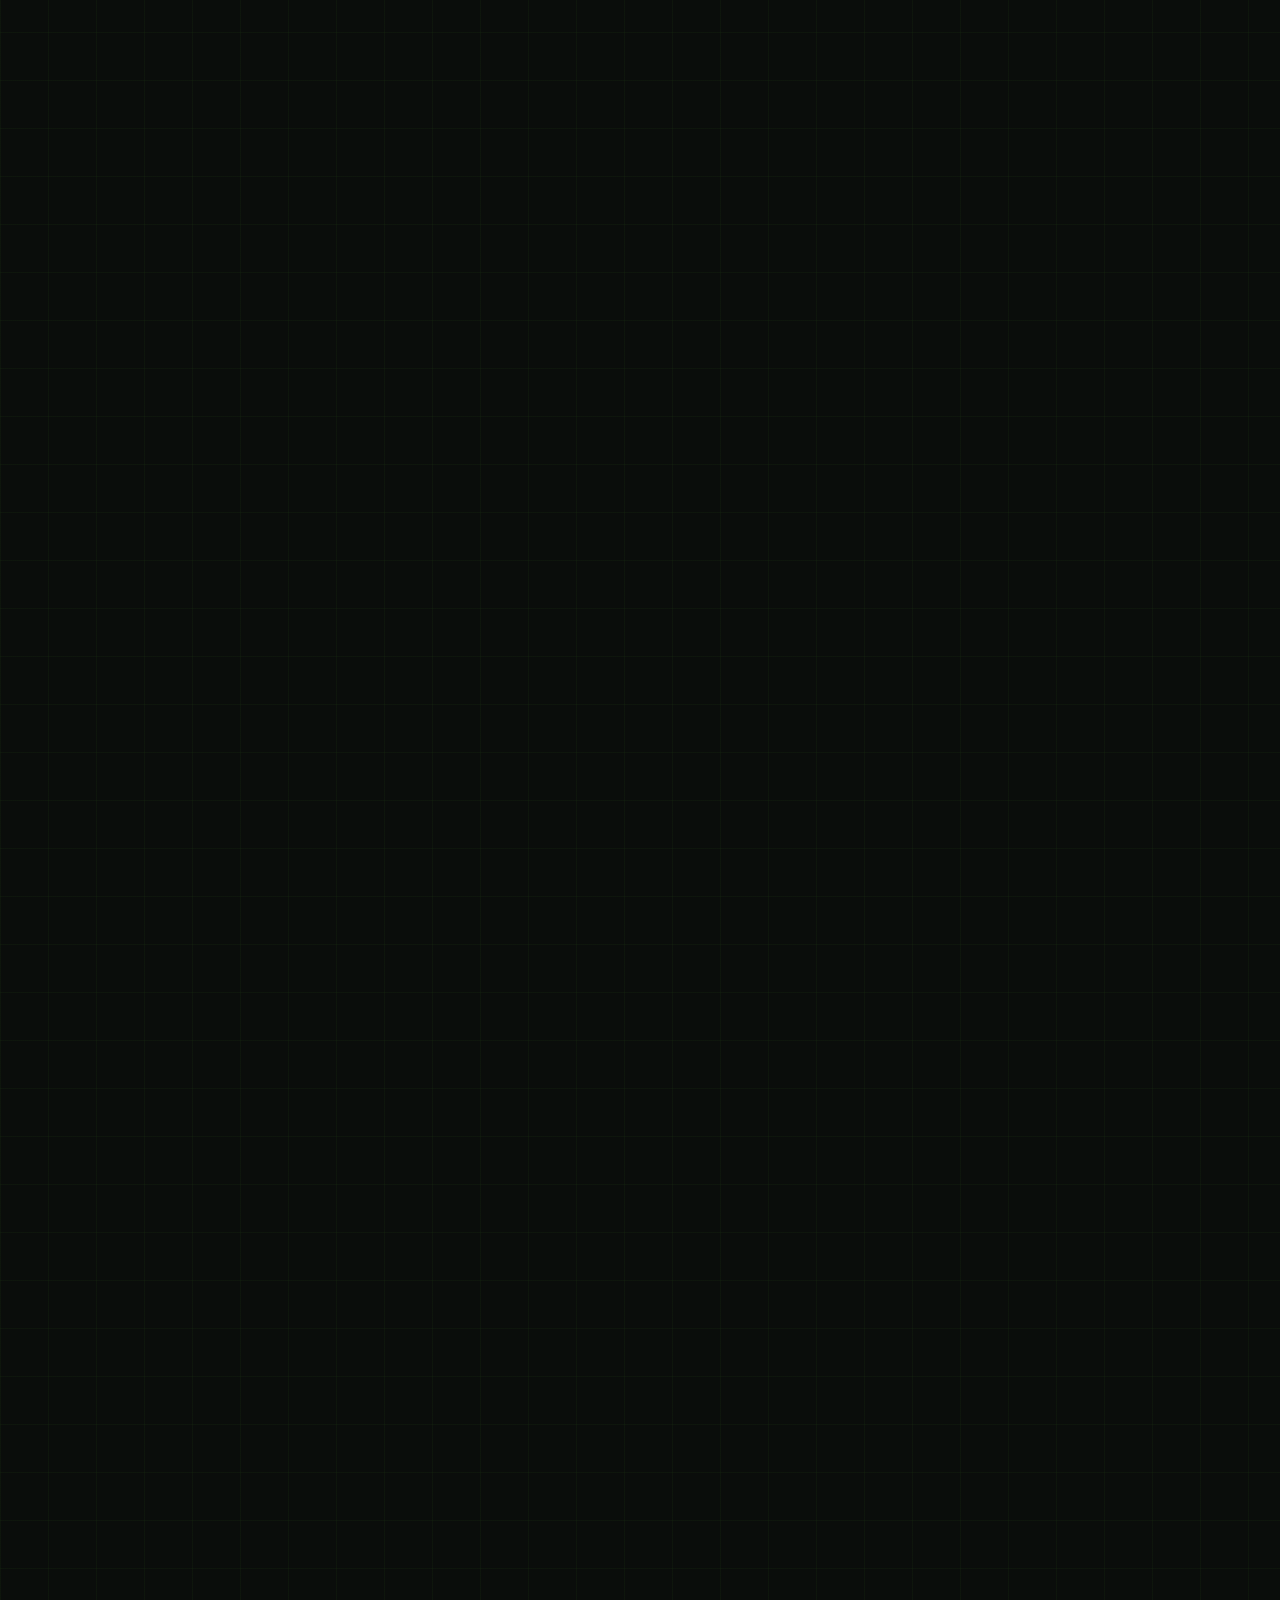
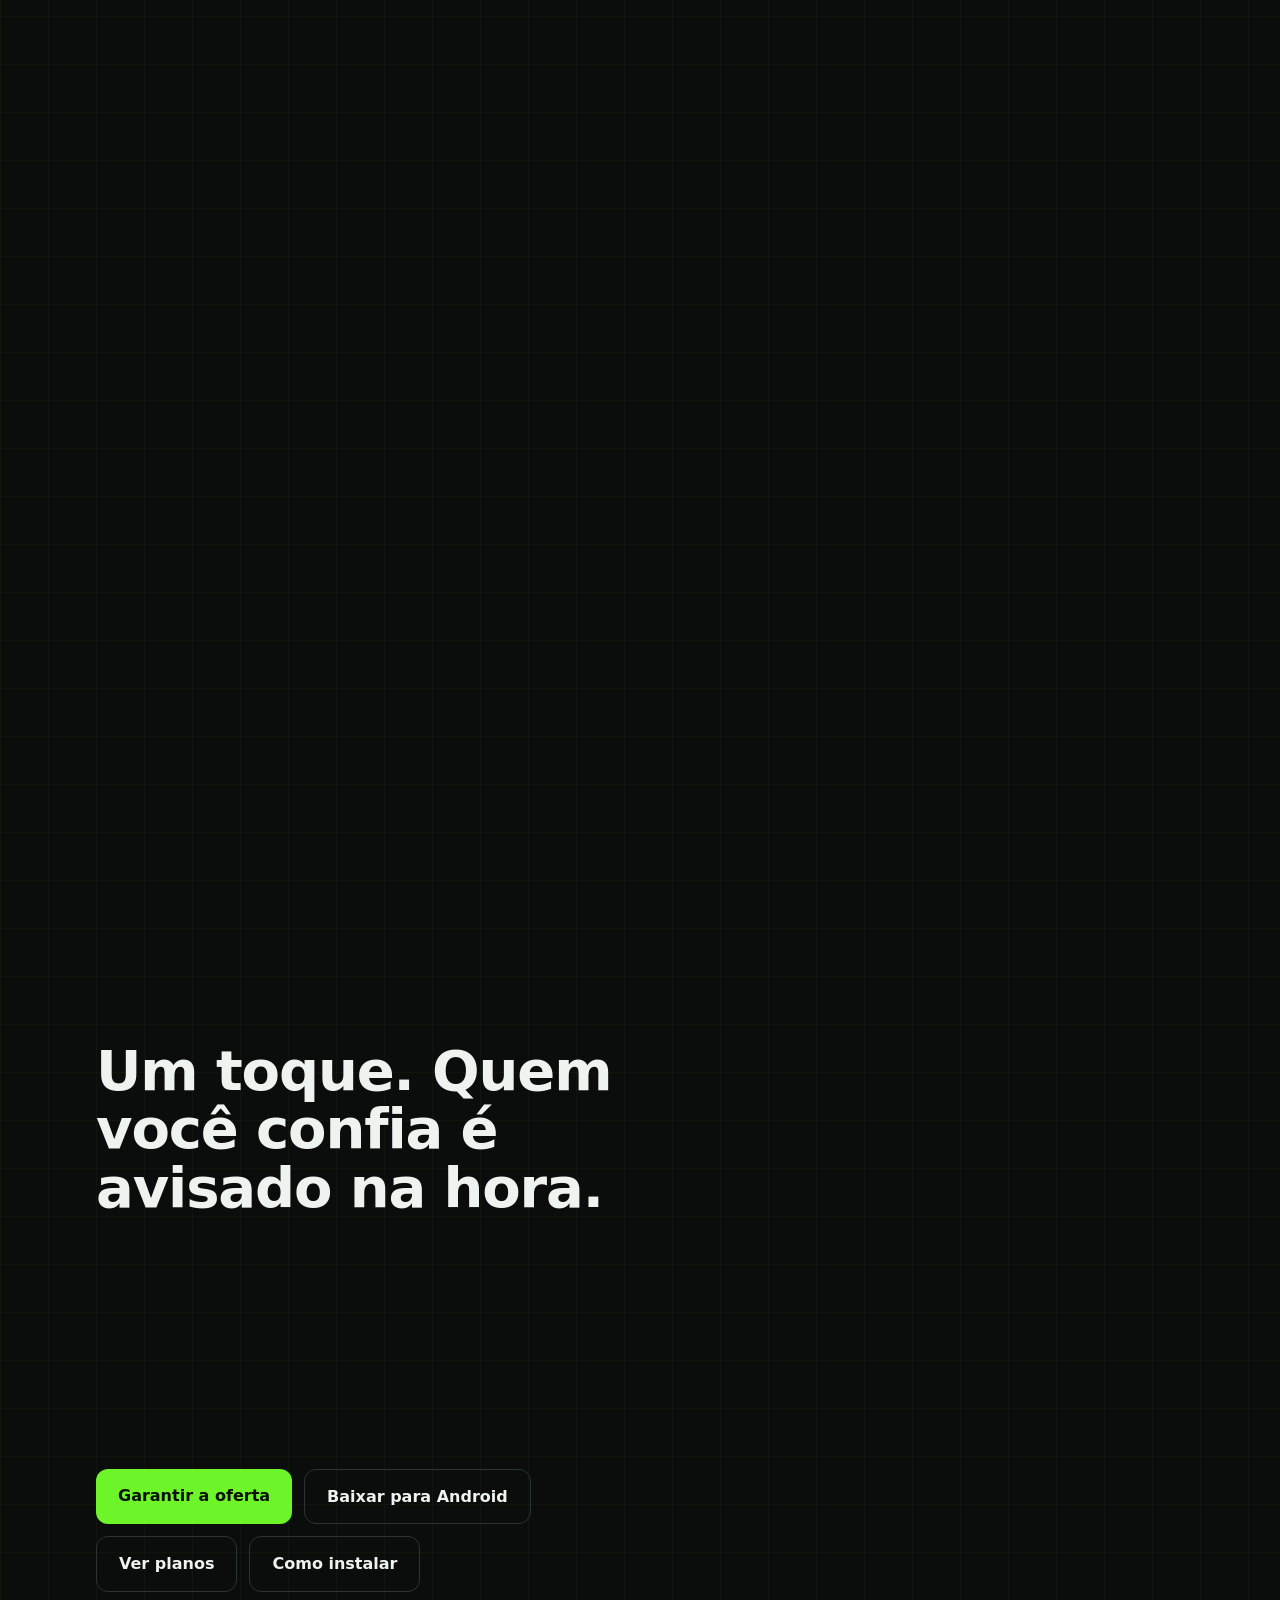
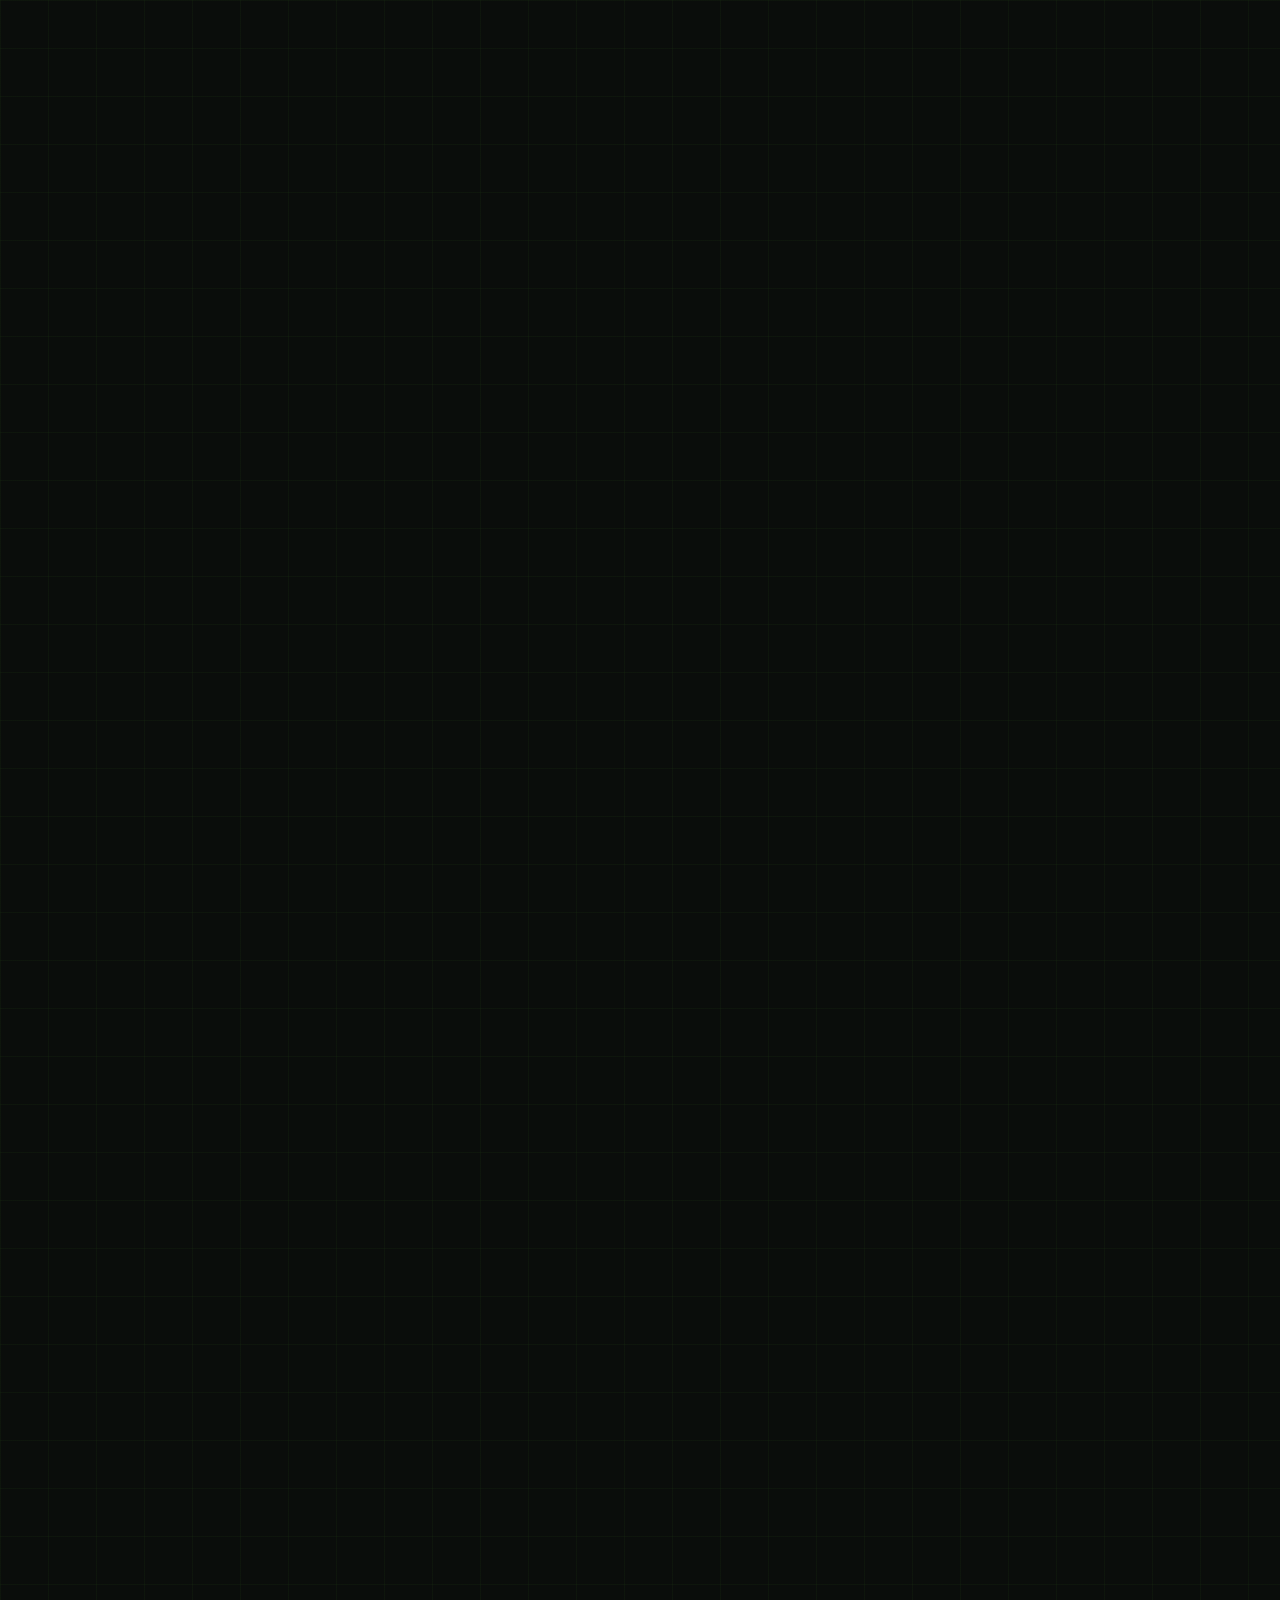
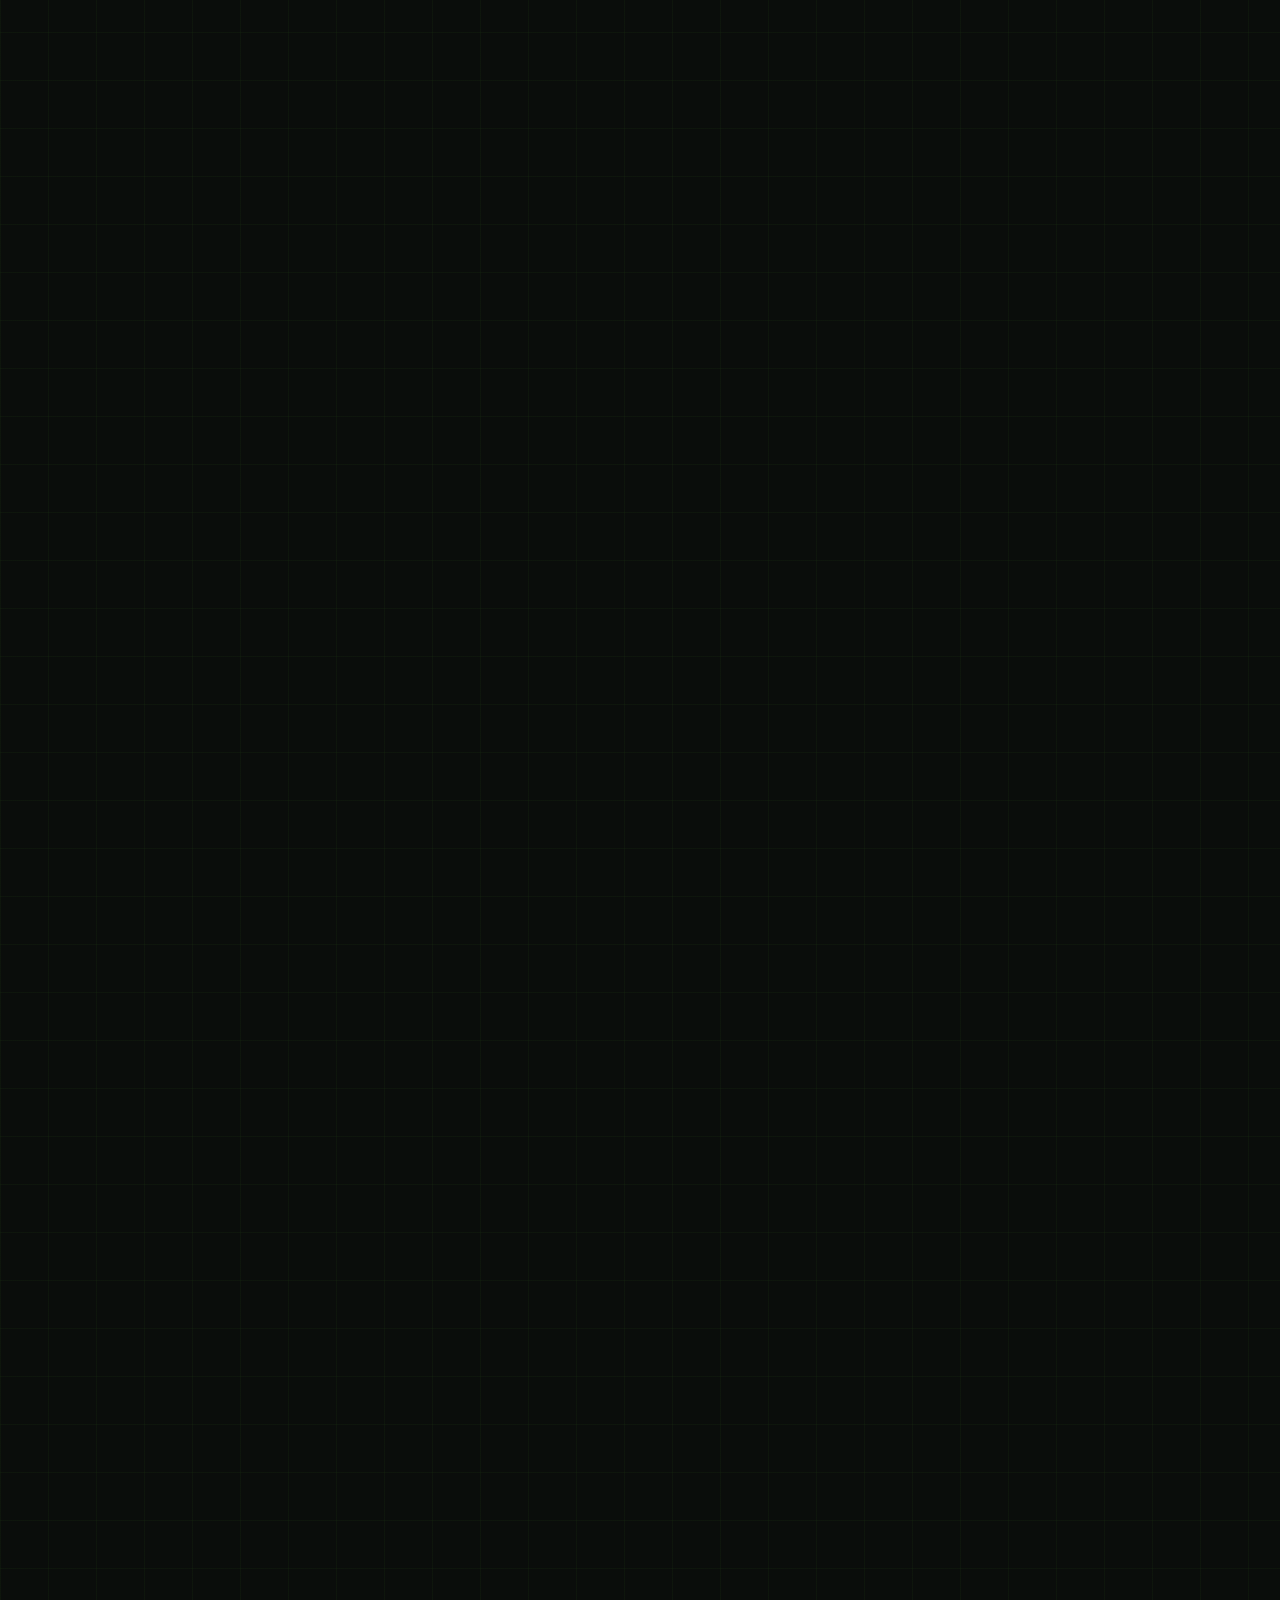
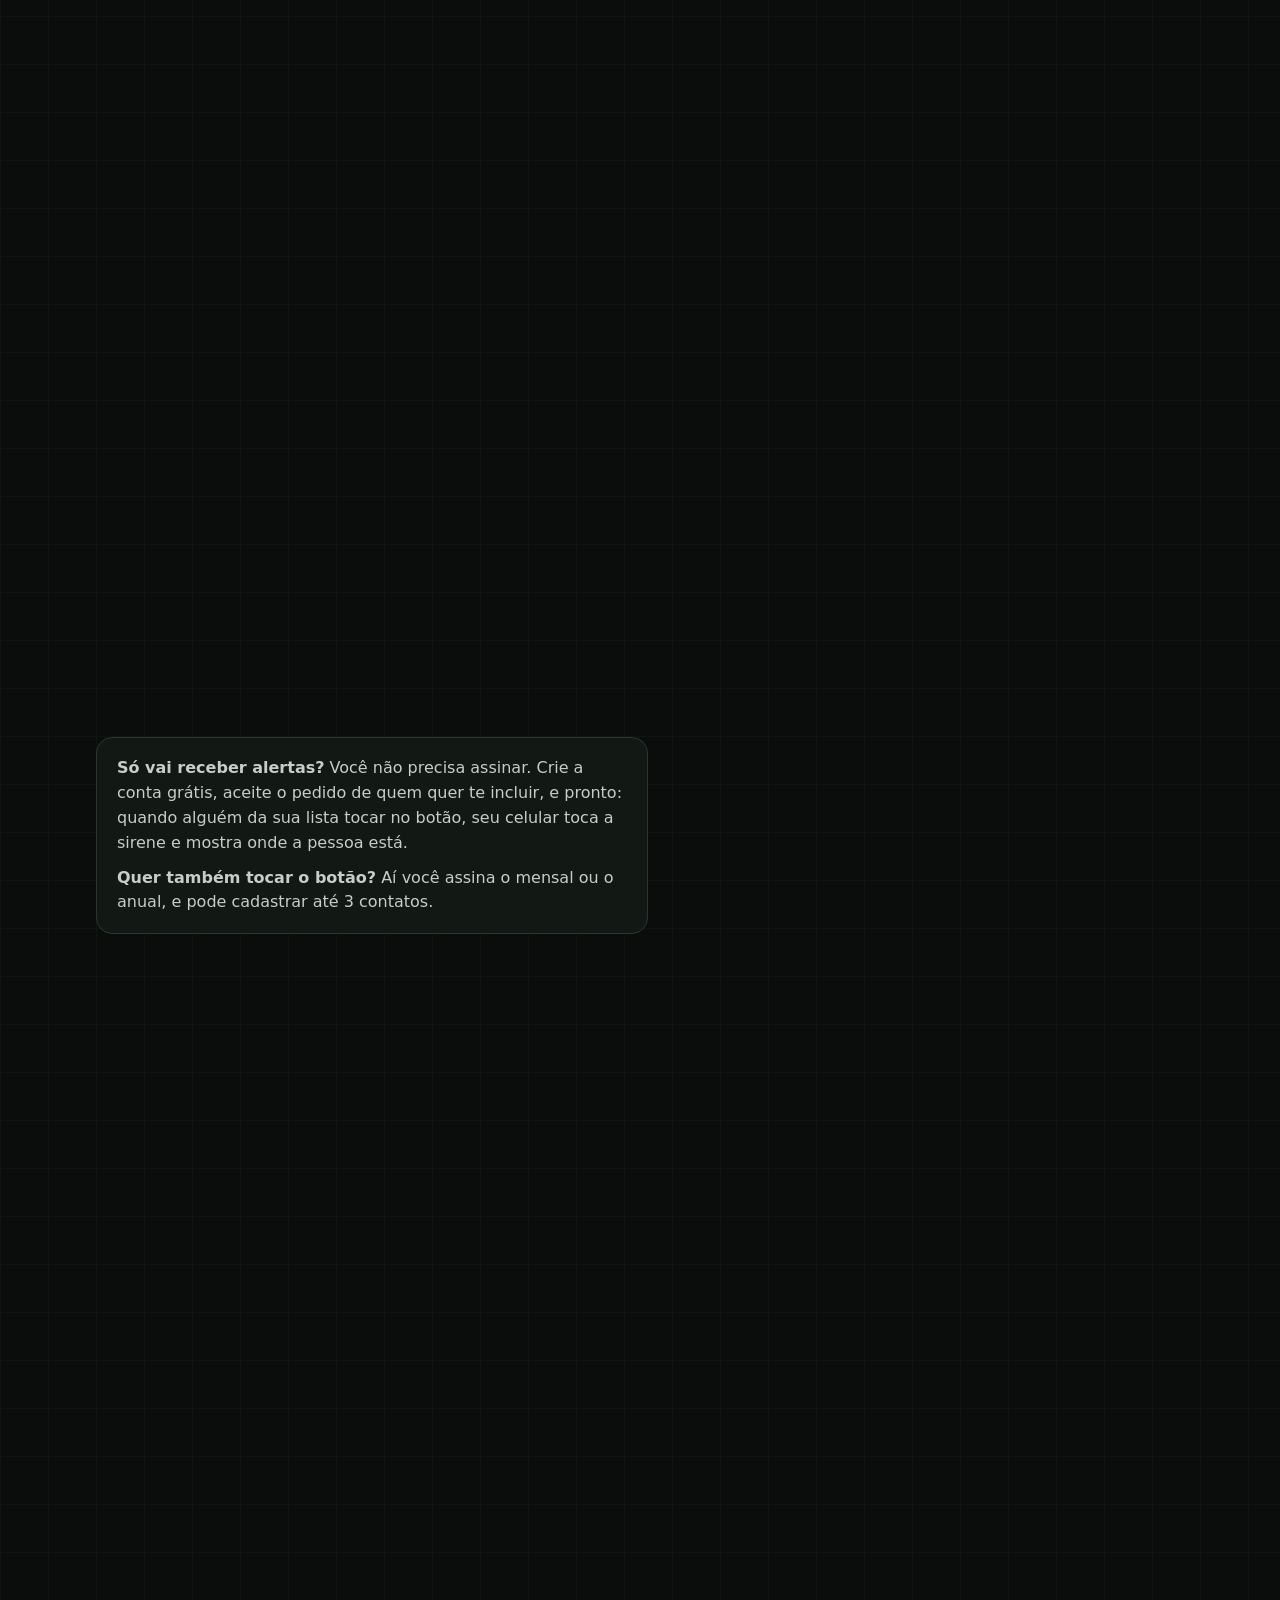
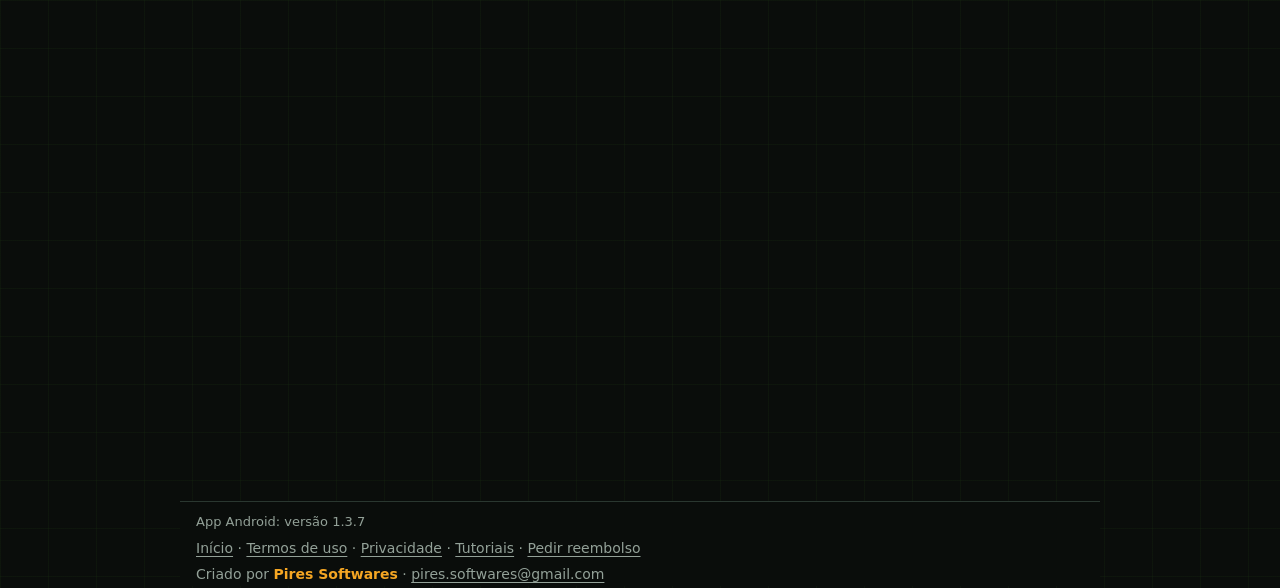
==== commit 78eb7e7b: "Site 1.3.7" ====
--- a/index.html
+++ b/index.html
@@ -10,7 +10,7 @@
 <meta name="theme-color" content="#0A0D0B">
 <meta name="description" content="Botão de pânico que dispara um alarme de sirene no celular de quem você confia, com sua localização.">
 <script src="antiframe.js"></script>
-<link rel="stylesheet" href="style.css?v=8">
+<link rel="stylesheet" href="style.css?v=7">
 <script src="cena.js?v=4" defer></script>
 <script type="module" src="app.js"></script>
 </head>
@@ -91,6 +91,7 @@
       <h1 id="abre-t">Em perigo, um toque avisa quem você confia.</h1>
       <p class="abre-preco">Plano anual por <b id="promoBannerPreco">R$ 59,90</b> <s id="promoBannerAntigo">R$ 79,90</s></p>
       <p class="nov-chip"><span class="nov-tag" id="promoNome">Black November</span> <span id="promoContagem">até 30/11</span></p>
+      <p class="eyebrow">A oferta termina em</p>
       <div class="cronometro" role="timer" aria-label="Tempo que falta para o fim da oferta">
         <div><b id="cdDias">00</b><small>dias</small></div>
         <div><b id="cdHoras">00</b><small>horas</small></div>
@@ -126,13 +127,6 @@
       <a class="btn ghost" href="tutorial.html#instalar">Como instalar</a>
     </div>
   </section>
-
-  <div class="wrap">
-    <div class="loja" role="note">
-      <h3>Vendido direto pelo site, por um preço mais baixo</h3>
-      <p>O Rota Segura <b>não está na Play Store</b>. Vendemos direto por aqui porque, sem a comissão cobrada pelas lojas de apps, conseguimos manter o preço baixo para você. O app é baixado pelo site e instalado no seu Android. Por ser fora da loja, o Android pode mostrar aviso de <b>fonte desconhecida</b>. Isso é esperado: o app é assinado com a assinatura de desenvolvedor Android da Pires Softwares, registrada e segura.</p>
-    </div>
-  </div>
 
   <section id="por-dentro" class="wrap passeio" aria-labelledby="pd-titulo">
     <h2 id="pd-titulo">Por dentro do app</h2>
@@ -193,7 +187,7 @@
       <div class="plan">
         <h3>Gratuito</h3>
         <p class="price">R$ 0</p>
-        <p>Recebe os alertas dos seus contatos. Ideal para quem cuida.</p>
+        <p>Só recebe os alertas dos seus contatos. <b>Não precisa assinar nada.</b></p>
       </div>
       <div class="plan">
         <h3>Mensal</h3>
@@ -213,6 +207,10 @@
         <p class="price"><s id="precoAntigo" class="antigo" hidden>R$ 79,90</s> R$ <span id="precoAnual">79,90</span></p>
         <p>Pagamento único por 12 meses, via Pix ou cartão, sem renovação automática. Equivale a ~R$ <span id="equiv">6,66</span>/mês.<span id="promoAte"></span></p>
       </div>
+    </div>
+    <div class="quem-recebe">
+      <p><b>Só vai receber alertas?</b> Você não precisa assinar. Crie a conta grátis, aceite o pedido de quem quer te incluir, e pronto: quando alguém da sua lista tocar no botão, seu celular toca a sirene e mostra onde a pessoa está.</p>
+      <p><b>Quer também tocar o botão?</b> Aí você assina o mensal ou o anual, e pode cadastrar até 3 contatos.</p>
     </div>
     <p class="cta"><a class="btn" href="comprar.html">Quero comprar — passo a passo</a></p>
   </section>
--- a/style.css
+++ b/style.css
@@ -225,13 +225,6 @@
 .internet h3 { margin: 0 0 6px; font-size: 17px; color: #ff9a9c; }
 .internet p { margin: 6px 0; color: var(--silver); }
 .internet b { color: var(--text); }
-
-/* Destaque: venda direta pelo site (verde da marca, mais calmo que o aviso vermelho) */
-.loja { margin: 16px 0; padding: 16px 18px 16px 52px; border-radius: 14px; border: 1px solid var(--green-deep); background: rgba(110,245,42,.07); position: relative; }
-.loja::before { content: "✓"; position: absolute; left: 16px; top: 16px; width: 24px; height: 24px; border-radius: 50%; background: var(--green); color: var(--green-ink); font-weight: 800; font-size: 14px; display: grid; place-items: center; }
-.loja h3 { margin: 0 0 6px; font-size: 17px; color: var(--green); }
-.loja p { margin: 6px 0; color: var(--silver); }
-.loja b { color: var(--text); }
 
 /* Funciona de app para app (index.html) */
 .ponte-lead { font-size: 18px; color: var(--silver); max-width: 64ch; margin: 0 0 24px; }
@@ -524,16 +517,21 @@
 @keyframes girar { to { transform: rotate(360deg); } }
 @media (prefers-reduced-motion: reduce) { .carregando::after { animation-duration: 2.5s; } }
 
+/* Quem só recebe alertas não assina (bloco abaixo dos planos na home) */
+.quem-recebe { max-width: 680px; margin: 24px auto 0; padding: 18px 20px; border: 1px solid var(--line); border-radius: 16px; background: var(--card); color: var(--silver); line-height: 1.55; }
+.quem-recebe p { margin: 0 0 10px; }
+.quem-recebe p:last-child { margin-bottom: 0; }
+
 /* Assistente de ajuda (ajuda.js): botão flutuante e painel de conversa */
 .ajuda-botao { position: fixed; right: 16px; bottom: 16px; z-index: 50; min-height: 48px; padding: 12px 18px; border: 0; border-radius: 999px; background: var(--green); color: var(--green-ink); font: inherit; font-weight: 700; cursor: pointer; box-shadow: 0 8px 24px rgba(0,0,0,.5); }
-.ajuda-painel { position: fixed; right: 16px; bottom: 76px; z-index: 51; width: min(360px, calc(100vw - 32px)); max-height: 70vh; display: flex; flex-direction: column; background: var(--card); border: 1px solid var(--line); border-radius: 16px; box-shadow: 0 16px 40px rgba(0,0,0,.6); overflow: hidden; }
+.ajuda-painel { position: fixed; right: 16px; bottom: 76px; z-index: 51; width: min(380px, calc(100vw - 32px)); max-height: min(560px, 75vh); display: flex; flex-direction: column; background: var(--card); border: 1px solid var(--line); border-radius: 16px; box-shadow: 0 16px 40px rgba(0,0,0,.6); overflow: hidden; }
 .ajuda-cabeca { display: flex; justify-content: space-between; align-items: center; padding: 12px 14px; border-bottom: 1px solid var(--line); color: var(--text); }
 .ajuda-fechar { min-width: 40px; min-height: 40px; border: 0; background: none; color: var(--text); font-size: 24px; cursor: pointer; }
-.ajuda-conversa { flex: 1; overflow-y: auto; padding: 12px; display: flex; flex-direction: column; gap: 8px; }
-.ajuda-msg { margin: 0; max-width: 92%; padding: 10px 12px; border-radius: 14px; font-size: 15px; line-height: 1.45; white-space: pre-line; }
-.ajuda-msg.bot { align-self: flex-start; background: var(--card-hi); color: var(--silver); }
-.ajuda-msg.eu { align-self: flex-end; background: var(--green-deep); color: #fff; }
-.ajuda-opcoes { display: flex; flex-direction: column; gap: 8px; padding: 10px 12px 12px; border-top: 1px solid var(--line); max-height: 40vh; overflow-y: auto; }
-.ajuda-opcao { display: block; min-height: 44px; padding: 10px 14px; border: 1px solid var(--green-deep); border-radius: 12px; background: transparent; color: var(--text); font: inherit; text-align: left; text-decoration: none; cursor: pointer; }
+.ajuda-conversa { flex: 1; min-height: 0; overflow-y: auto; padding: 14px 12px; display: flex; flex-direction: column; gap: 10px; }
+.ajuda-msg { margin: 0; max-width: 86%; padding: 10px 14px; border-radius: 16px; font-size: 15px; line-height: 1.45; white-space: pre-line; }
+.ajuda-msg.bot { align-self: flex-start; border-bottom-left-radius: 4px; background: var(--card-hi); color: var(--silver); }
+.ajuda-msg.eu { align-self: flex-end; border-bottom-right-radius: 4px; background: var(--green-deep); color: #fff; }
+.ajuda-opcoes { display: flex; flex-wrap: wrap; gap: 8px; padding: 12px; border-top: 1px solid var(--line); max-height: 36vh; overflow-y: auto; }
+.ajuda-opcao { display: inline-flex; align-items: center; min-height: 40px; padding: 8px 14px; border: 1px solid var(--green-deep); border-radius: 999px; background: transparent; color: var(--text); font: inherit; font-size: 14px; line-height: 1.25; text-align: left; text-decoration: none; cursor: pointer; }
 .ajuda-opcao:hover { background: var(--card-hi); }
 .ajuda-opcao.sec { border-color: var(--line); color: var(--muted); }
